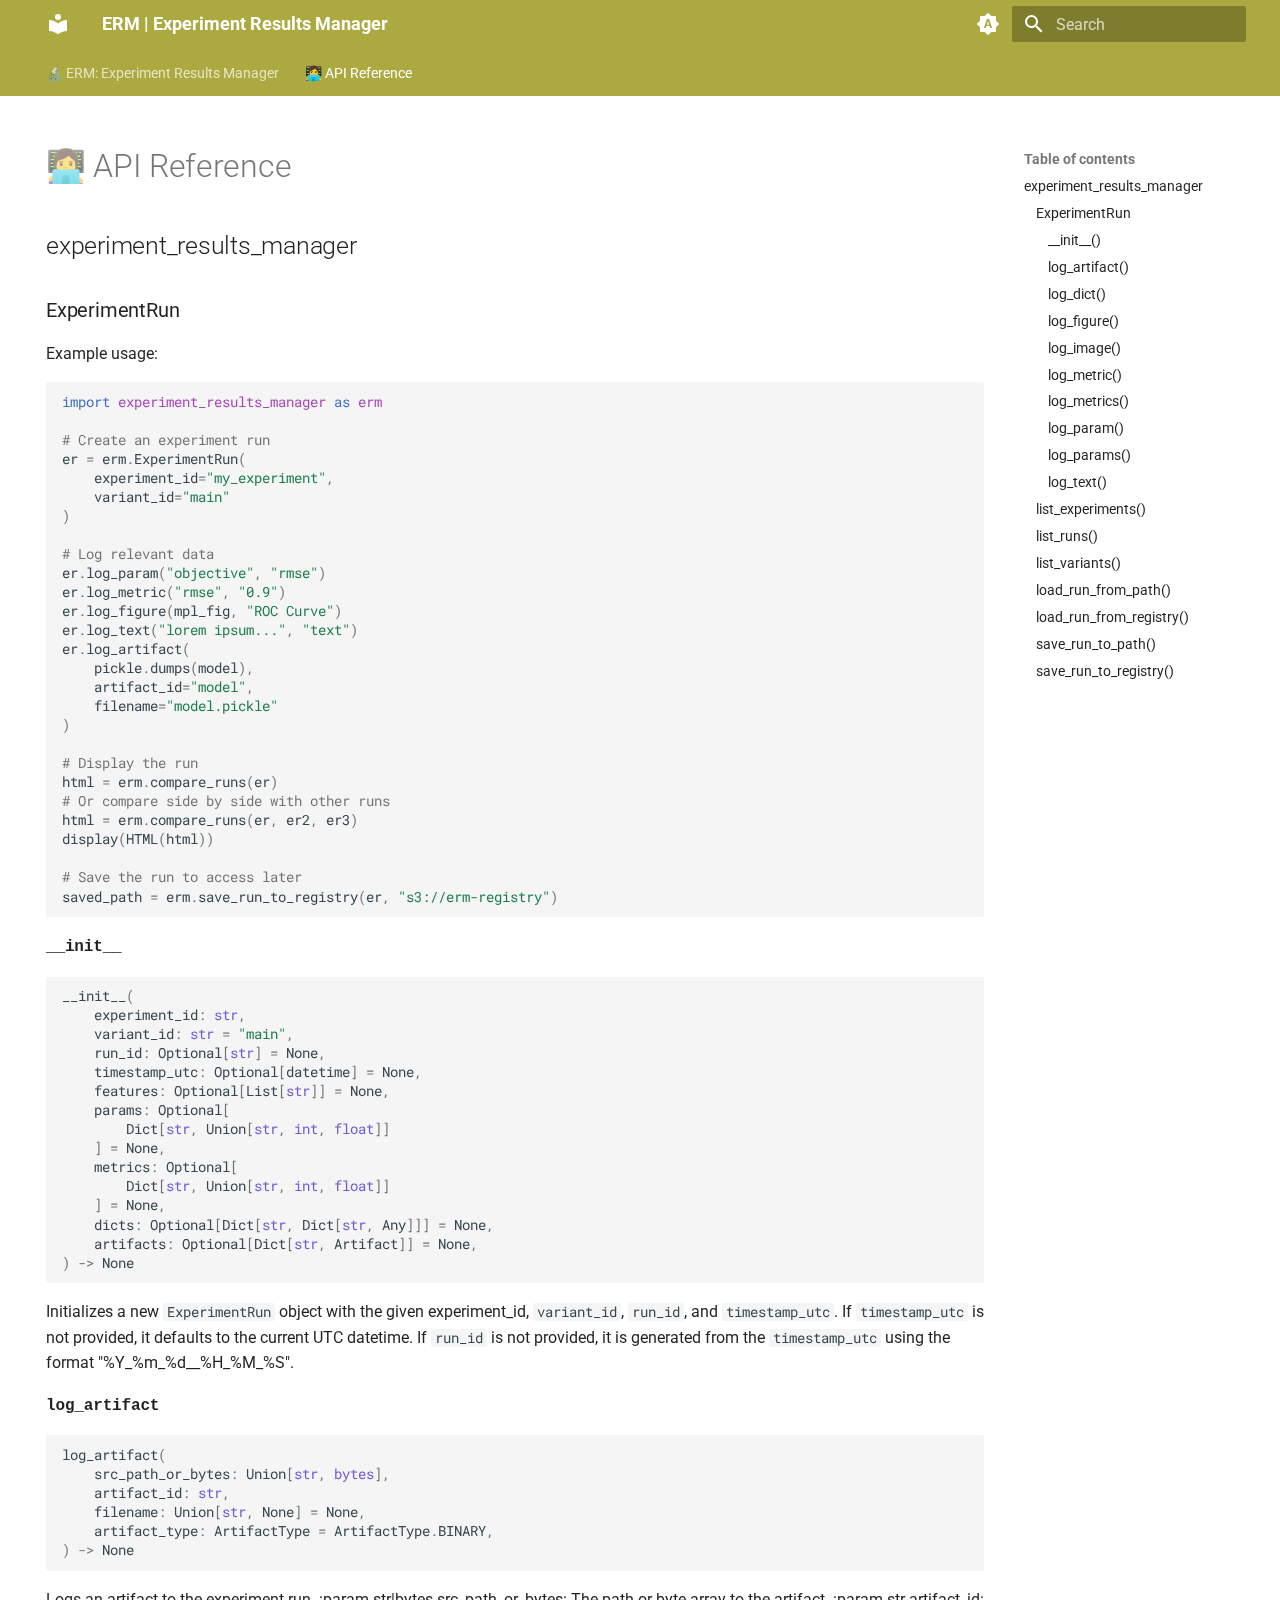
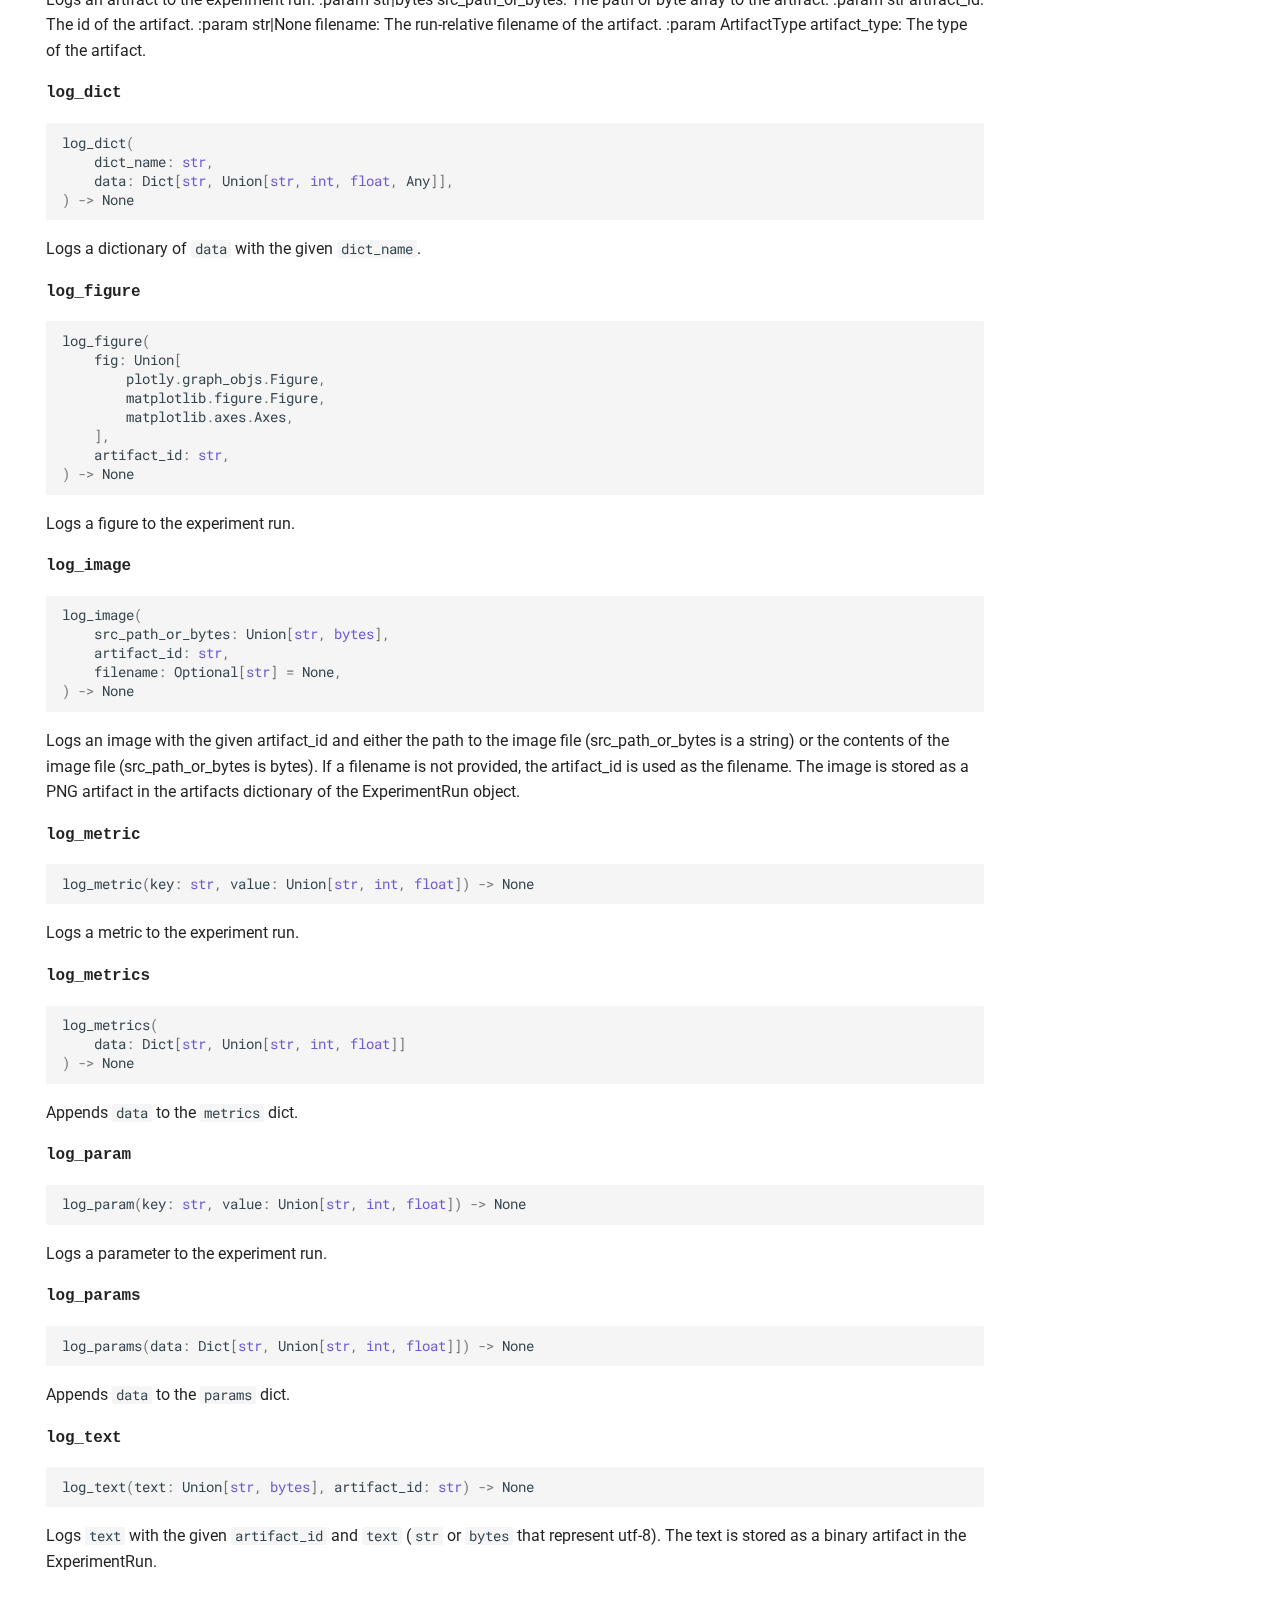
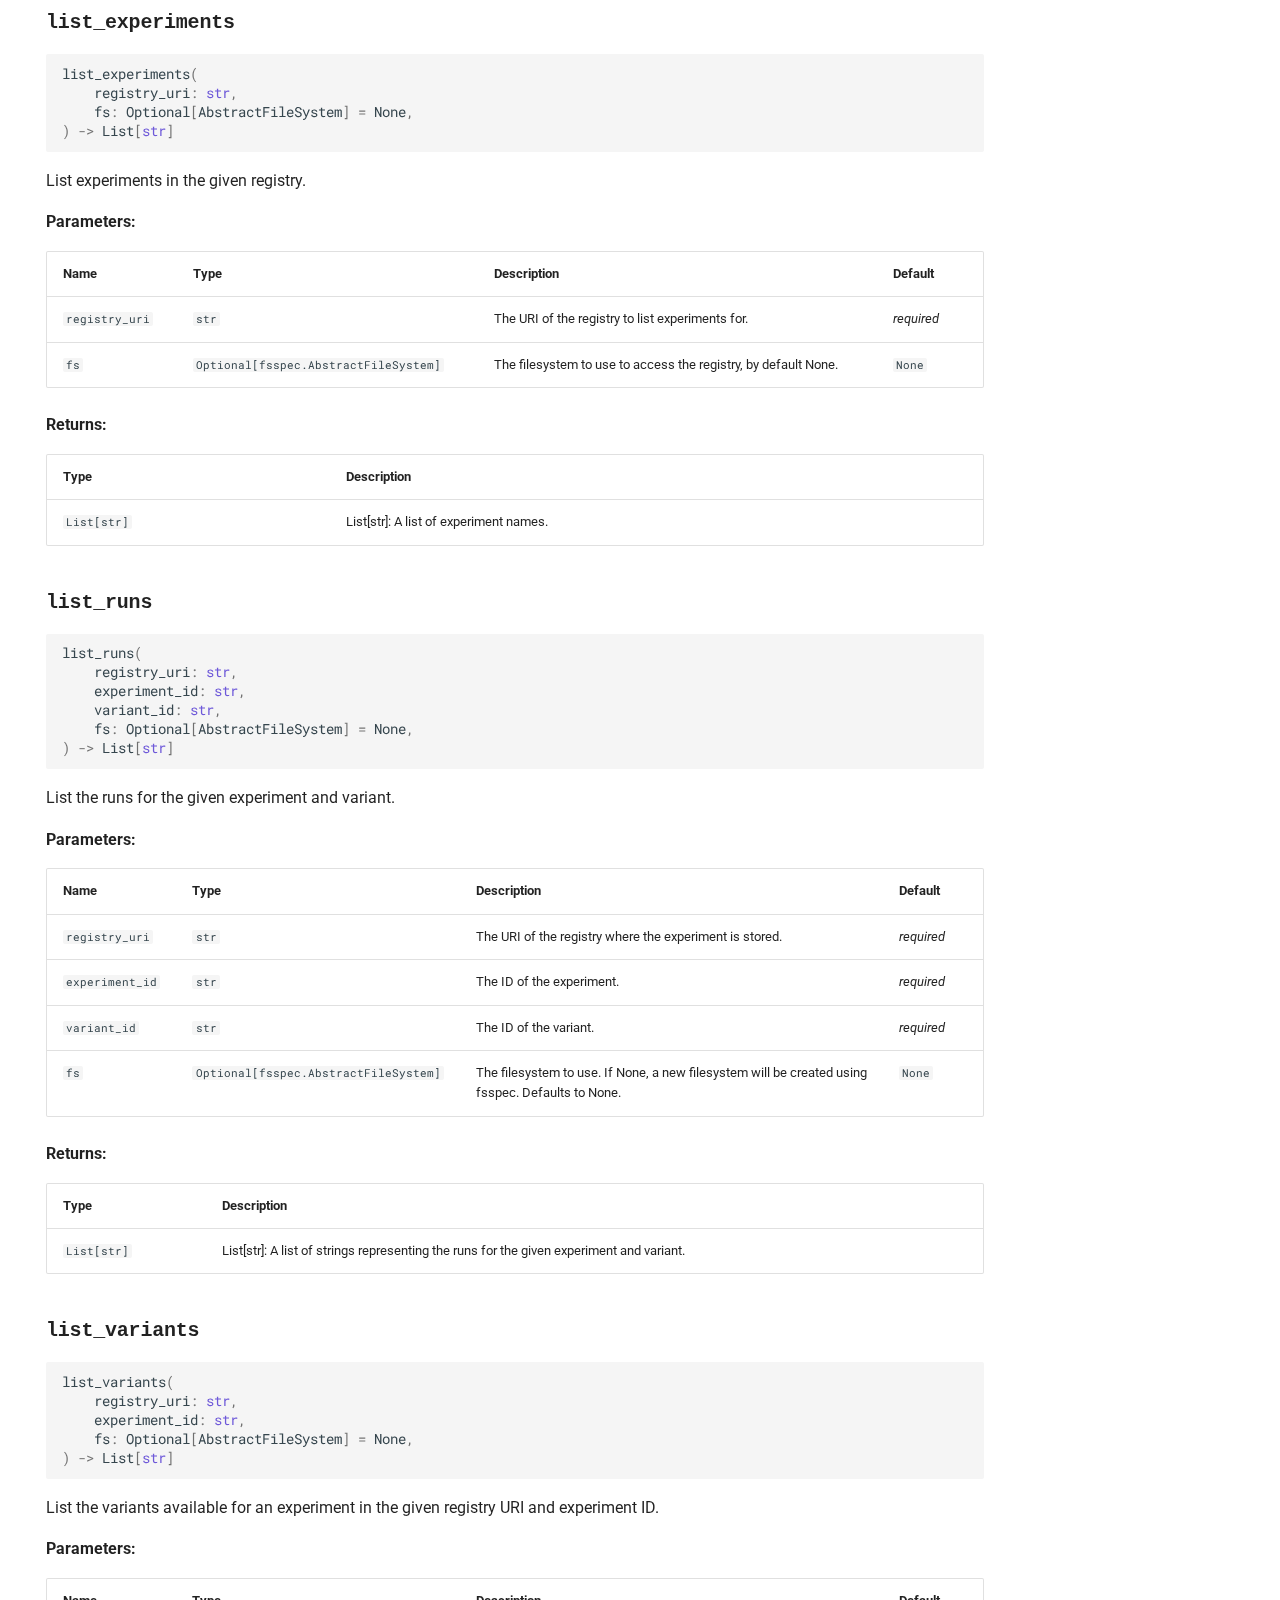
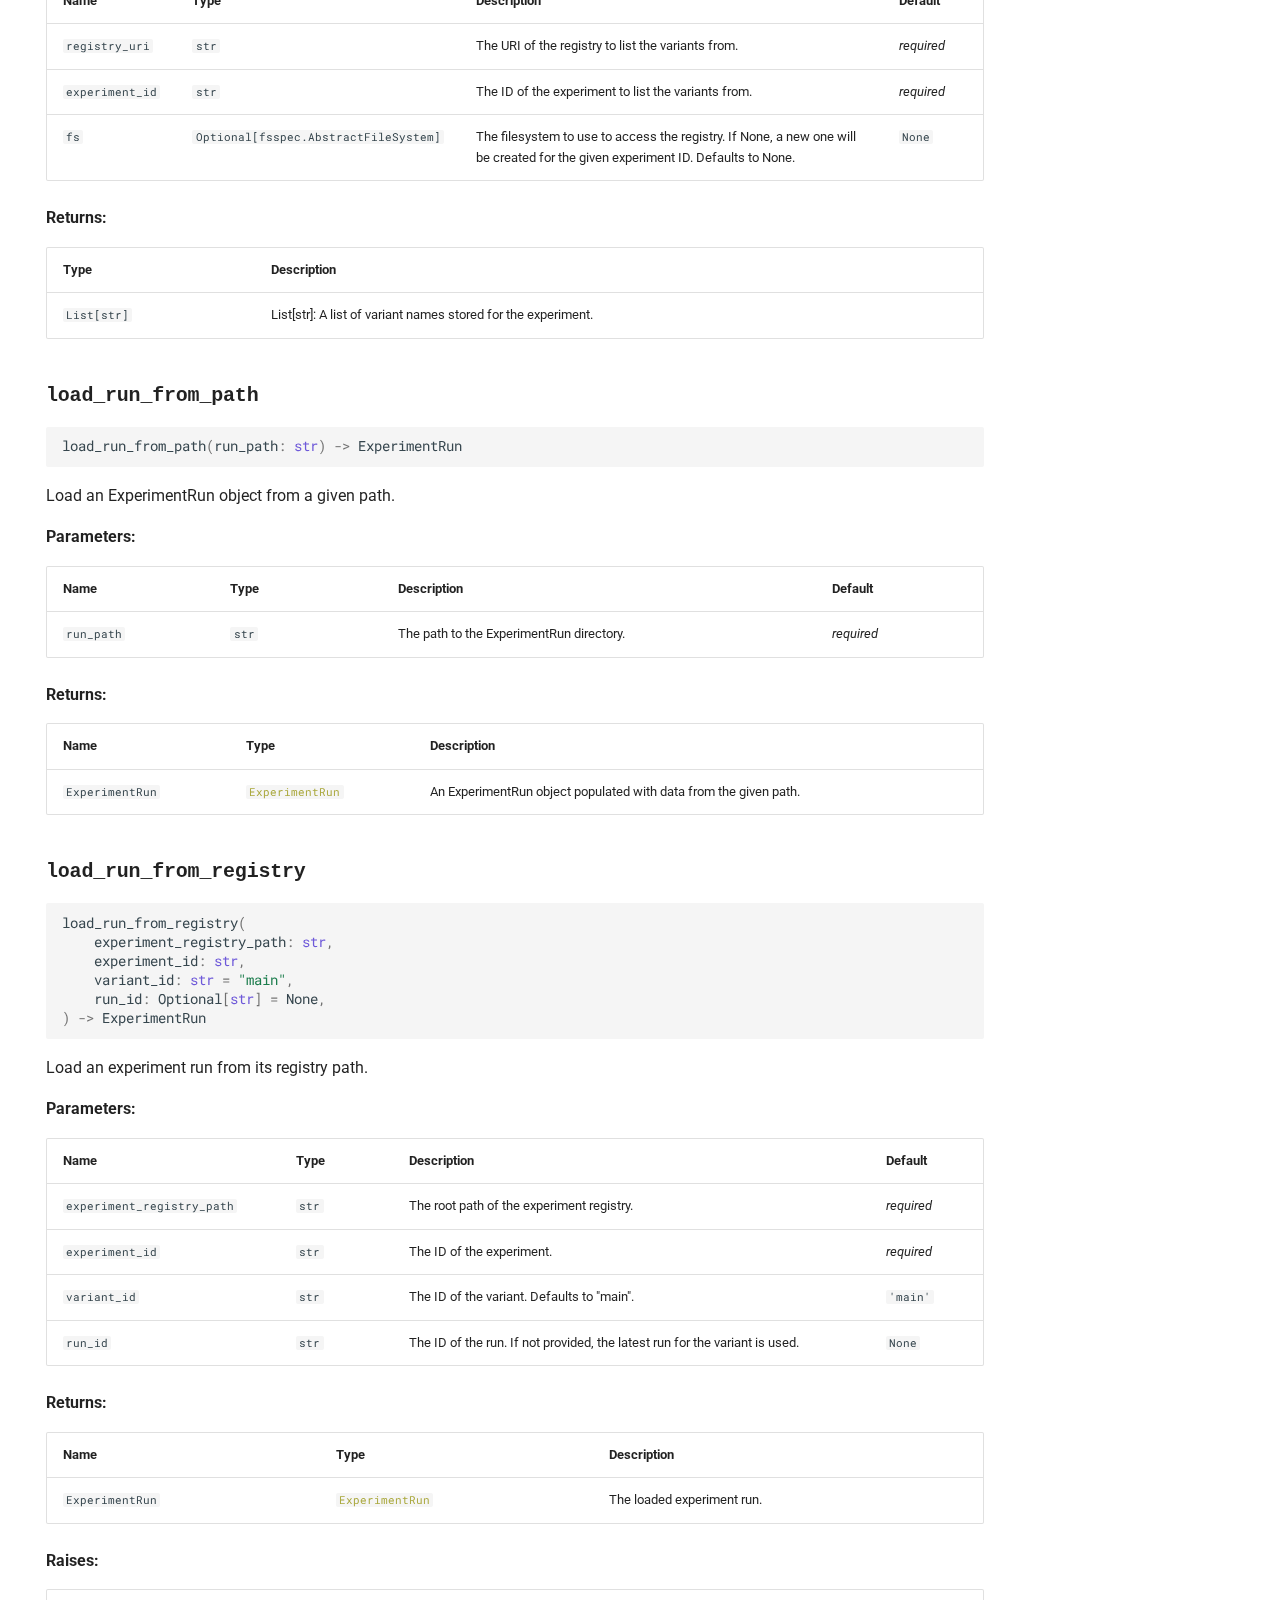
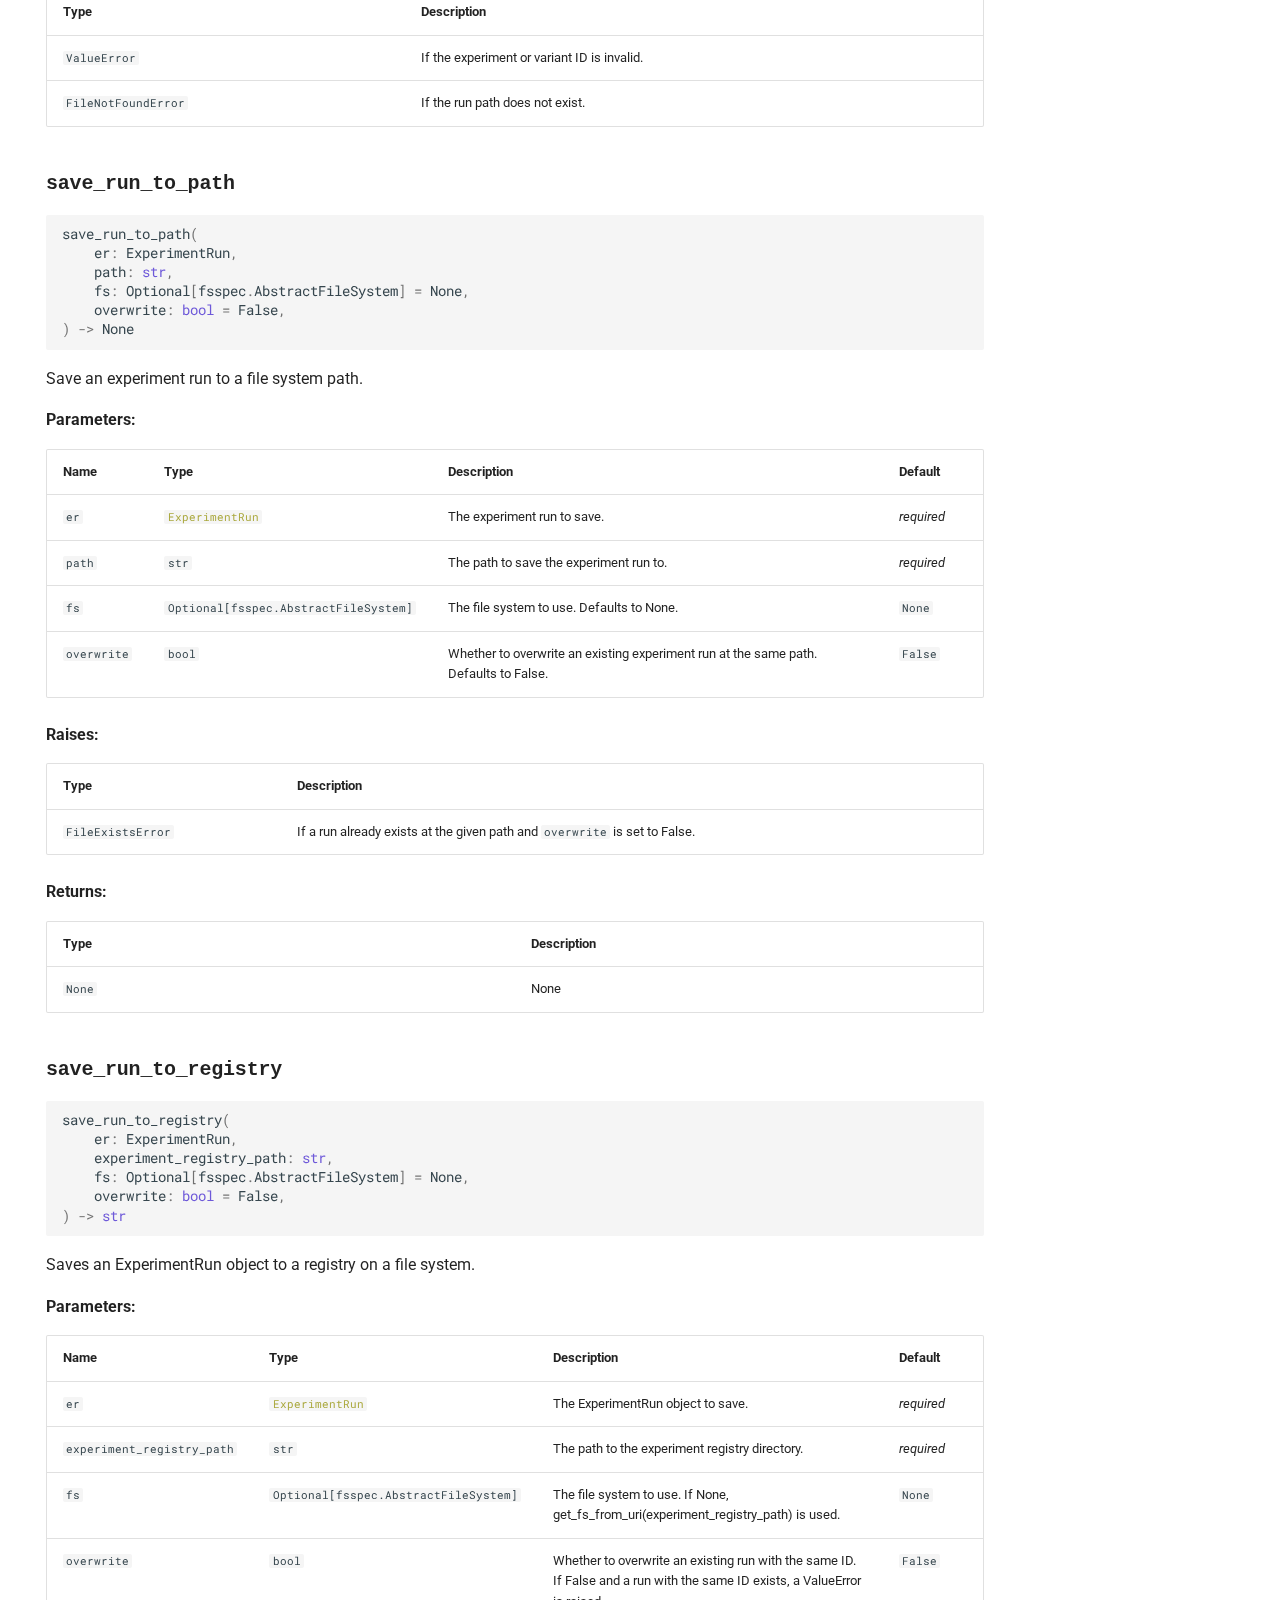
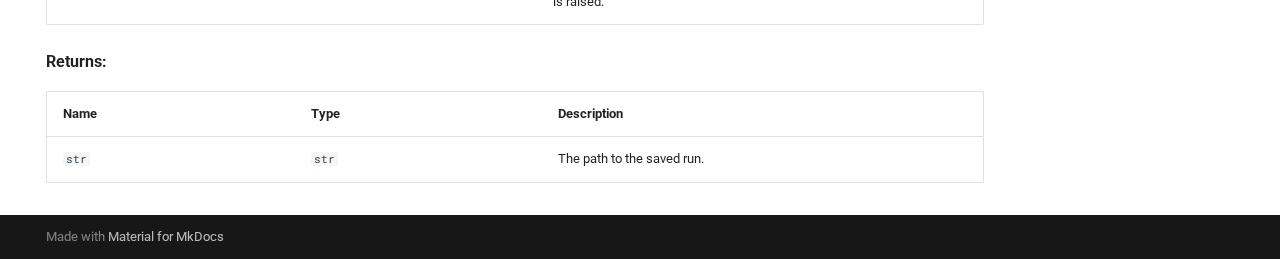
==== api_reference/index.html @ b7308e3a "Deployed 771935a with MkDocs version: 1.4.2" ====
<!doctype html>
<html lang="en" class="no-js">
  <head>
    
      <meta charset="utf-8">
      <meta name="viewport" content="width=device-width,initial-scale=1">
      
      
      
      
        <link rel="prev" href="..">
      
      
      <link rel="icon" href="../assets/images/favicon.png">
      <meta name="generator" content="mkdocs-1.4.2, mkdocs-material-9.1.6">
    
    
      
        <title>👩‍💻 API Reference - ERM | Experiment Results Manager</title>
      
    
    
      <link rel="stylesheet" href="../assets/stylesheets/main.ded33207.min.css">
      
        
        <link rel="stylesheet" href="../assets/stylesheets/palette.a0c5b2b5.min.css">
      
      

    
    
    
      
        
        
        <link rel="preconnect" href="https://fonts.gstatic.com" crossorigin>
        <link rel="stylesheet" href="https://fonts.googleapis.com/css?family=Roboto:300,300i,400,400i,700,700i%7CRoboto+Mono:400,400i,700,700i&display=fallback">
        <style>:root{--md-text-font:"Roboto";--md-code-font:"Roboto Mono"}</style>
      
    
    
      <link rel="stylesheet" href="../assets/_mkdocstrings.css">
    
      <link rel="stylesheet" href="../stylesheets/extra.css">
    
    <script>__md_scope=new URL("..",location),__md_hash=e=>[...e].reduce((e,_)=>(e<<5)-e+_.charCodeAt(0),0),__md_get=(e,_=localStorage,t=__md_scope)=>JSON.parse(_.getItem(t.pathname+"."+e)),__md_set=(e,_,t=localStorage,a=__md_scope)=>{try{t.setItem(a.pathname+"."+e,JSON.stringify(_))}catch(e){}}</script>
    
      

    
    
    
  </head>
  
  
    
    
      
    
    
    
    
    <body dir="ltr" data-md-color-scheme="default" data-md-color-primary="" data-md-color-accent="">
  
    
    
      <script>var palette=__md_get("__palette");if(palette&&"object"==typeof palette.color)for(var key of Object.keys(palette.color))document.body.setAttribute("data-md-color-"+key,palette.color[key])</script>
    
    <input class="md-toggle" data-md-toggle="drawer" type="checkbox" id="__drawer" autocomplete="off">
    <input class="md-toggle" data-md-toggle="search" type="checkbox" id="__search" autocomplete="off">
    <label class="md-overlay" for="__drawer"></label>
    <div data-md-component="skip">
      
        
        <a href="#api-reference" class="md-skip">
          Skip to content
        </a>
      
    </div>
    <div data-md-component="announce">
      
    </div>
    
    
      

<header class="md-header" data-md-component="header">
  <nav class="md-header__inner md-grid" aria-label="Header">
    <a href=".." title="ERM | Experiment Results Manager" class="md-header__button md-logo" aria-label="ERM | Experiment Results Manager" data-md-component="logo">
      
  
  <svg xmlns="http://www.w3.org/2000/svg" viewBox="0 0 24 24"><path d="M12 8a3 3 0 0 0 3-3 3 3 0 0 0-3-3 3 3 0 0 0-3 3 3 3 0 0 0 3 3m0 3.54C9.64 9.35 6.5 8 3 8v11c3.5 0 6.64 1.35 9 3.54 2.36-2.19 5.5-3.54 9-3.54V8c-3.5 0-6.64 1.35-9 3.54Z"/></svg>

    </a>
    <label class="md-header__button md-icon" for="__drawer">
      <svg xmlns="http://www.w3.org/2000/svg" viewBox="0 0 24 24"><path d="M3 6h18v2H3V6m0 5h18v2H3v-2m0 5h18v2H3v-2Z"/></svg>
    </label>
    <div class="md-header__title" data-md-component="header-title">
      <div class="md-header__ellipsis">
        <div class="md-header__topic">
          <span class="md-ellipsis">
            ERM | Experiment Results Manager
          </span>
        </div>
        <div class="md-header__topic" data-md-component="header-topic">
          <span class="md-ellipsis">
            
              👩‍💻 API Reference
            
          </span>
        </div>
      </div>
    </div>
    
      <form class="md-header__option" data-md-component="palette">
        
          
          <input class="md-option" data-md-color-media="(prefers-color-scheme)" data-md-color-scheme="default" data-md-color-primary="" data-md-color-accent=""  aria-label="Switch to light mode"  type="radio" name="__palette" id="__palette_1">
          
            <label class="md-header__button md-icon" title="Switch to light mode" for="__palette_3" hidden>
              <svg xmlns="http://www.w3.org/2000/svg" viewBox="0 0 24 24"><path d="m14.3 16-.7-2h-3.2l-.7 2H7.8L11 7h2l3.2 9h-1.9M20 8.69V4h-4.69L12 .69 8.69 4H4v4.69L.69 12 4 15.31V20h4.69L12 23.31 15.31 20H20v-4.69L23.31 12 20 8.69m-9.15 3.96h2.3L12 9l-1.15 3.65Z"/></svg>
            </label>
          
        
          
          <input class="md-option" data-md-color-media="(prefers-color-scheme: light)" data-md-color-scheme="default" data-md-color-primary="" data-md-color-accent=""  aria-label="Switch to dark mode"  type="radio" name="__palette" id="__palette_2">
          
            <label class="md-header__button md-icon" title="Switch to dark mode" for="__palette_1" hidden>
              <svg xmlns="http://www.w3.org/2000/svg" viewBox="0 0 24 24"><path d="M12 8a4 4 0 0 0-4 4 4 4 0 0 0 4 4 4 4 0 0 0 4-4 4 4 0 0 0-4-4m0 10a6 6 0 0 1-6-6 6 6 0 0 1 6-6 6 6 0 0 1 6 6 6 6 0 0 1-6 6m8-9.31V4h-4.69L12 .69 8.69 4H4v4.69L.69 12 4 15.31V20h4.69L12 23.31 15.31 20H20v-4.69L23.31 12 20 8.69Z"/></svg>
            </label>
          
        
          
          <input class="md-option" data-md-color-media="(prefers-color-scheme: dark)" data-md-color-scheme="slate" data-md-color-primary="" data-md-color-accent=""  aria-label="Switch to system preference"  type="radio" name="__palette" id="__palette_3">
          
            <label class="md-header__button md-icon" title="Switch to system preference" for="__palette_2" hidden>
              <svg xmlns="http://www.w3.org/2000/svg" viewBox="0 0 24 24"><path d="M12 18c-.89 0-1.74-.2-2.5-.55C11.56 16.5 13 14.42 13 12c0-2.42-1.44-4.5-3.5-5.45C10.26 6.2 11.11 6 12 6a6 6 0 0 1 6 6 6 6 0 0 1-6 6m8-9.31V4h-4.69L12 .69 8.69 4H4v4.69L.69 12 4 15.31V20h4.69L12 23.31 15.31 20H20v-4.69L23.31 12 20 8.69Z"/></svg>
            </label>
          
        
      </form>
    
    
    
      <label class="md-header__button md-icon" for="__search">
        <svg xmlns="http://www.w3.org/2000/svg" viewBox="0 0 24 24"><path d="M9.5 3A6.5 6.5 0 0 1 16 9.5c0 1.61-.59 3.09-1.56 4.23l.27.27h.79l5 5-1.5 1.5-5-5v-.79l-.27-.27A6.516 6.516 0 0 1 9.5 16 6.5 6.5 0 0 1 3 9.5 6.5 6.5 0 0 1 9.5 3m0 2C7 5 5 7 5 9.5S7 14 9.5 14 14 12 14 9.5 12 5 9.5 5Z"/></svg>
      </label>
      <div class="md-search" data-md-component="search" role="dialog">
  <label class="md-search__overlay" for="__search"></label>
  <div class="md-search__inner" role="search">
    <form class="md-search__form" name="search">
      <input type="text" class="md-search__input" name="query" aria-label="Search" placeholder="Search" autocapitalize="off" autocorrect="off" autocomplete="off" spellcheck="false" data-md-component="search-query" required>
      <label class="md-search__icon md-icon" for="__search">
        <svg xmlns="http://www.w3.org/2000/svg" viewBox="0 0 24 24"><path d="M9.5 3A6.5 6.5 0 0 1 16 9.5c0 1.61-.59 3.09-1.56 4.23l.27.27h.79l5 5-1.5 1.5-5-5v-.79l-.27-.27A6.516 6.516 0 0 1 9.5 16 6.5 6.5 0 0 1 3 9.5 6.5 6.5 0 0 1 9.5 3m0 2C7 5 5 7 5 9.5S7 14 9.5 14 14 12 14 9.5 12 5 9.5 5Z"/></svg>
        <svg xmlns="http://www.w3.org/2000/svg" viewBox="0 0 24 24"><path d="M20 11v2H8l5.5 5.5-1.42 1.42L4.16 12l7.92-7.92L13.5 5.5 8 11h12Z"/></svg>
      </label>
      <nav class="md-search__options" aria-label="Search">
        
        <button type="reset" class="md-search__icon md-icon" title="Clear" aria-label="Clear" tabindex="-1">
          <svg xmlns="http://www.w3.org/2000/svg" viewBox="0 0 24 24"><path d="M19 6.41 17.59 5 12 10.59 6.41 5 5 6.41 10.59 12 5 17.59 6.41 19 12 13.41 17.59 19 19 17.59 13.41 12 19 6.41Z"/></svg>
        </button>
      </nav>
      
    </form>
    <div class="md-search__output">
      <div class="md-search__scrollwrap" data-md-scrollfix>
        <div class="md-search-result" data-md-component="search-result">
          <div class="md-search-result__meta">
            Initializing search
          </div>
          <ol class="md-search-result__list" role="presentation"></ol>
        </div>
      </div>
    </div>
  </div>
</div>
    
    
  </nav>
  
</header>
    
    <div class="md-container" data-md-component="container">
      
      
        
          
            
<nav class="md-tabs" aria-label="Tabs" data-md-component="tabs">
  <div class="md-grid">
    <ul class="md-tabs__list">
      
        
  
  


  <li class="md-tabs__item">
    <a href=".." class="md-tabs__link">
      🔬 ERM: Experiment Results Manager
    </a>
  </li>

      
        
  
  
    
  


  <li class="md-tabs__item">
    <a href="./" class="md-tabs__link md-tabs__link--active">
      👩‍💻 API Reference
    </a>
  </li>

      
    </ul>
  </div>
</nav>
          
        
      
      <main class="md-main" data-md-component="main">
        <div class="md-main__inner md-grid">
          
            
              
                
              
              <div class="md-sidebar md-sidebar--primary" data-md-component="sidebar" data-md-type="navigation" hidden>
                <div class="md-sidebar__scrollwrap">
                  <div class="md-sidebar__inner">
                    

  


<nav class="md-nav md-nav--primary md-nav--lifted" aria-label="Navigation" data-md-level="0">
  <label class="md-nav__title" for="__drawer">
    <a href=".." title="ERM | Experiment Results Manager" class="md-nav__button md-logo" aria-label="ERM | Experiment Results Manager" data-md-component="logo">
      
  
  <svg xmlns="http://www.w3.org/2000/svg" viewBox="0 0 24 24"><path d="M12 8a3 3 0 0 0 3-3 3 3 0 0 0-3-3 3 3 0 0 0-3 3 3 3 0 0 0 3 3m0 3.54C9.64 9.35 6.5 8 3 8v11c3.5 0 6.64 1.35 9 3.54 2.36-2.19 5.5-3.54 9-3.54V8c-3.5 0-6.64 1.35-9 3.54Z"/></svg>

    </a>
    ERM | Experiment Results Manager
  </label>
  
  <ul class="md-nav__list" data-md-scrollfix>
    
      
      
      

  
  
  
    <li class="md-nav__item">
      <a href=".." class="md-nav__link">
        🔬 ERM: Experiment Results Manager
      </a>
    </li>
  

    
      
      
      

  
  
    
  
  
    <li class="md-nav__item md-nav__item--active">
      
      <input class="md-nav__toggle md-toggle" type="checkbox" id="__toc">
      
      
        
      
      
        <label class="md-nav__link md-nav__link--active" for="__toc">
          👩‍💻 API Reference
          <span class="md-nav__icon md-icon"></span>
        </label>
      
      <a href="./" class="md-nav__link md-nav__link--active">
        👩‍💻 API Reference
      </a>
      
        

<nav class="md-nav md-nav--secondary" aria-label="Table of contents">
  
  
  
    
  
  
    <label class="md-nav__title" for="__toc">
      <span class="md-nav__icon md-icon"></span>
      Table of contents
    </label>
    <ul class="md-nav__list" data-md-component="toc" data-md-scrollfix>
      
        <li class="md-nav__item">
  <a href="#experiment_results_manager" class="md-nav__link">
    experiment_results_manager
  </a>
  
    <nav class="md-nav" aria-label="experiment_results_manager">
      <ul class="md-nav__list">
        
          <li class="md-nav__item">
  <a href="#experiment_results_manager.ExperimentRun" class="md-nav__link">
    ExperimentRun
  </a>
  
    <nav class="md-nav" aria-label="ExperimentRun">
      <ul class="md-nav__list">
        
          <li class="md-nav__item">
  <a href="#experiment_results_manager.experiment_run.ExperimentRun.__init__" class="md-nav__link">
    __init__()
  </a>
  
</li>
        
          <li class="md-nav__item">
  <a href="#experiment_results_manager.experiment_run.ExperimentRun.log_artifact" class="md-nav__link">
    log_artifact()
  </a>
  
</li>
        
          <li class="md-nav__item">
  <a href="#experiment_results_manager.experiment_run.ExperimentRun.log_dict" class="md-nav__link">
    log_dict()
  </a>
  
</li>
        
          <li class="md-nav__item">
  <a href="#experiment_results_manager.experiment_run.ExperimentRun.log_figure" class="md-nav__link">
    log_figure()
  </a>
  
</li>
        
          <li class="md-nav__item">
  <a href="#experiment_results_manager.experiment_run.ExperimentRun.log_image" class="md-nav__link">
    log_image()
  </a>
  
</li>
        
          <li class="md-nav__item">
  <a href="#experiment_results_manager.experiment_run.ExperimentRun.log_metric" class="md-nav__link">
    log_metric()
  </a>
  
</li>
        
          <li class="md-nav__item">
  <a href="#experiment_results_manager.experiment_run.ExperimentRun.log_metrics" class="md-nav__link">
    log_metrics()
  </a>
  
</li>
        
          <li class="md-nav__item">
  <a href="#experiment_results_manager.experiment_run.ExperimentRun.log_param" class="md-nav__link">
    log_param()
  </a>
  
</li>
        
          <li class="md-nav__item">
  <a href="#experiment_results_manager.experiment_run.ExperimentRun.log_params" class="md-nav__link">
    log_params()
  </a>
  
</li>
        
          <li class="md-nav__item">
  <a href="#experiment_results_manager.experiment_run.ExperimentRun.log_text" class="md-nav__link">
    log_text()
  </a>
  
</li>
        
      </ul>
    </nav>
  
</li>
        
          <li class="md-nav__item">
  <a href="#experiment_results_manager.list_experiments" class="md-nav__link">
    list_experiments()
  </a>
  
</li>
        
          <li class="md-nav__item">
  <a href="#experiment_results_manager.list_runs" class="md-nav__link">
    list_runs()
  </a>
  
</li>
        
          <li class="md-nav__item">
  <a href="#experiment_results_manager.list_variants" class="md-nav__link">
    list_variants()
  </a>
  
</li>
        
          <li class="md-nav__item">
  <a href="#experiment_results_manager.load_run_from_path" class="md-nav__link">
    load_run_from_path()
  </a>
  
</li>
        
          <li class="md-nav__item">
  <a href="#experiment_results_manager.load_run_from_registry" class="md-nav__link">
    load_run_from_registry()
  </a>
  
</li>
        
          <li class="md-nav__item">
  <a href="#experiment_results_manager.save_run_to_path" class="md-nav__link">
    save_run_to_path()
  </a>
  
</li>
        
          <li class="md-nav__item">
  <a href="#experiment_results_manager.save_run_to_registry" class="md-nav__link">
    save_run_to_registry()
  </a>
  
</li>
        
      </ul>
    </nav>
  
</li>
      
    </ul>
  
</nav>
      
    </li>
  

    
  </ul>
</nav>
                  </div>
                </div>
              </div>
            
            
              
                
              
              <div class="md-sidebar md-sidebar--secondary" data-md-component="sidebar" data-md-type="toc" >
                <div class="md-sidebar__scrollwrap">
                  <div class="md-sidebar__inner">
                    

<nav class="md-nav md-nav--secondary" aria-label="Table of contents">
  
  
  
    
  
  
    <label class="md-nav__title" for="__toc">
      <span class="md-nav__icon md-icon"></span>
      Table of contents
    </label>
    <ul class="md-nav__list" data-md-component="toc" data-md-scrollfix>
      
        <li class="md-nav__item">
  <a href="#experiment_results_manager" class="md-nav__link">
    experiment_results_manager
  </a>
  
    <nav class="md-nav" aria-label="experiment_results_manager">
      <ul class="md-nav__list">
        
          <li class="md-nav__item">
  <a href="#experiment_results_manager.ExperimentRun" class="md-nav__link">
    ExperimentRun
  </a>
  
    <nav class="md-nav" aria-label="ExperimentRun">
      <ul class="md-nav__list">
        
          <li class="md-nav__item">
  <a href="#experiment_results_manager.experiment_run.ExperimentRun.__init__" class="md-nav__link">
    __init__()
  </a>
  
</li>
        
          <li class="md-nav__item">
  <a href="#experiment_results_manager.experiment_run.ExperimentRun.log_artifact" class="md-nav__link">
    log_artifact()
  </a>
  
</li>
        
          <li class="md-nav__item">
  <a href="#experiment_results_manager.experiment_run.ExperimentRun.log_dict" class="md-nav__link">
    log_dict()
  </a>
  
</li>
        
          <li class="md-nav__item">
  <a href="#experiment_results_manager.experiment_run.ExperimentRun.log_figure" class="md-nav__link">
    log_figure()
  </a>
  
</li>
        
          <li class="md-nav__item">
  <a href="#experiment_results_manager.experiment_run.ExperimentRun.log_image" class="md-nav__link">
    log_image()
  </a>
  
</li>
        
          <li class="md-nav__item">
  <a href="#experiment_results_manager.experiment_run.ExperimentRun.log_metric" class="md-nav__link">
    log_metric()
  </a>
  
</li>
        
          <li class="md-nav__item">
  <a href="#experiment_results_manager.experiment_run.ExperimentRun.log_metrics" class="md-nav__link">
    log_metrics()
  </a>
  
</li>
        
          <li class="md-nav__item">
  <a href="#experiment_results_manager.experiment_run.ExperimentRun.log_param" class="md-nav__link">
    log_param()
  </a>
  
</li>
        
          <li class="md-nav__item">
  <a href="#experiment_results_manager.experiment_run.ExperimentRun.log_params" class="md-nav__link">
    log_params()
  </a>
  
</li>
        
          <li class="md-nav__item">
  <a href="#experiment_results_manager.experiment_run.ExperimentRun.log_text" class="md-nav__link">
    log_text()
  </a>
  
</li>
        
      </ul>
    </nav>
  
</li>
        
          <li class="md-nav__item">
  <a href="#experiment_results_manager.list_experiments" class="md-nav__link">
    list_experiments()
  </a>
  
</li>
        
          <li class="md-nav__item">
  <a href="#experiment_results_manager.list_runs" class="md-nav__link">
    list_runs()
  </a>
  
</li>
        
          <li class="md-nav__item">
  <a href="#experiment_results_manager.list_variants" class="md-nav__link">
    list_variants()
  </a>
  
</li>
        
          <li class="md-nav__item">
  <a href="#experiment_results_manager.load_run_from_path" class="md-nav__link">
    load_run_from_path()
  </a>
  
</li>
        
          <li class="md-nav__item">
  <a href="#experiment_results_manager.load_run_from_registry" class="md-nav__link">
    load_run_from_registry()
  </a>
  
</li>
        
          <li class="md-nav__item">
  <a href="#experiment_results_manager.save_run_to_path" class="md-nav__link">
    save_run_to_path()
  </a>
  
</li>
        
          <li class="md-nav__item">
  <a href="#experiment_results_manager.save_run_to_registry" class="md-nav__link">
    save_run_to_registry()
  </a>
  
</li>
        
      </ul>
    </nav>
  
</li>
      
    </ul>
  
</nav>
                  </div>
                </div>
              </div>
            
          
          
            <div class="md-content" data-md-component="content">
              <article class="md-content__inner md-typeset">
                
                  


<h1 id="api-reference">👩‍💻 API Reference</h1>


<div class="doc doc-object doc-module">



<h2 id="experiment_results_manager" class="doc doc-heading">
          <span class="doc doc-object-name doc-module-name">experiment_results_manager</span>


</h2>

  <div class="doc doc-contents first">

  

  <div class="doc doc-children">








<div class="doc doc-object doc-class">



<h3 id="experiment_results_manager.ExperimentRun" class="doc doc-heading">
        <span class="doc doc-object-name doc-class-name">ExperimentRun</span>


</h3>


  <div class="doc doc-contents ">

  
      <p>Example usage:
<div class="language-python highlight"><pre><span></span><code><span id="__span-0-1"><a id="__codelineno-0-1" name="__codelineno-0-1" href="#__codelineno-0-1"></a><span class="kn">import</span> <span class="nn">experiment_results_manager</span> <span class="k">as</span> <span class="nn">erm</span>
</span><span id="__span-0-2"><a id="__codelineno-0-2" name="__codelineno-0-2" href="#__codelineno-0-2"></a>
</span><span id="__span-0-3"><a id="__codelineno-0-3" name="__codelineno-0-3" href="#__codelineno-0-3"></a><span class="c1"># Create an experiment run</span>
</span><span id="__span-0-4"><a id="__codelineno-0-4" name="__codelineno-0-4" href="#__codelineno-0-4"></a><span class="n">er</span> <span class="o">=</span> <span class="n">erm</span><span class="o">.</span><span class="n">ExperimentRun</span><span class="p">(</span>
</span><span id="__span-0-5"><a id="__codelineno-0-5" name="__codelineno-0-5" href="#__codelineno-0-5"></a>    <span class="n">experiment_id</span><span class="o">=</span><span class="s2">&quot;my_experiment&quot;</span><span class="p">,</span>
</span><span id="__span-0-6"><a id="__codelineno-0-6" name="__codelineno-0-6" href="#__codelineno-0-6"></a>    <span class="n">variant_id</span><span class="o">=</span><span class="s2">&quot;main&quot;</span>
</span><span id="__span-0-7"><a id="__codelineno-0-7" name="__codelineno-0-7" href="#__codelineno-0-7"></a><span class="p">)</span>
</span><span id="__span-0-8"><a id="__codelineno-0-8" name="__codelineno-0-8" href="#__codelineno-0-8"></a>
</span><span id="__span-0-9"><a id="__codelineno-0-9" name="__codelineno-0-9" href="#__codelineno-0-9"></a><span class="c1"># Log relevant data</span>
</span><span id="__span-0-10"><a id="__codelineno-0-10" name="__codelineno-0-10" href="#__codelineno-0-10"></a><span class="n">er</span><span class="o">.</span><span class="n">log_param</span><span class="p">(</span><span class="s2">&quot;objective&quot;</span><span class="p">,</span> <span class="s2">&quot;rmse&quot;</span><span class="p">)</span>
</span><span id="__span-0-11"><a id="__codelineno-0-11" name="__codelineno-0-11" href="#__codelineno-0-11"></a><span class="n">er</span><span class="o">.</span><span class="n">log_metric</span><span class="p">(</span><span class="s2">&quot;rmse&quot;</span><span class="p">,</span> <span class="s2">&quot;0.9&quot;</span><span class="p">)</span>
</span><span id="__span-0-12"><a id="__codelineno-0-12" name="__codelineno-0-12" href="#__codelineno-0-12"></a><span class="n">er</span><span class="o">.</span><span class="n">log_figure</span><span class="p">(</span><span class="n">mpl_fig</span><span class="p">,</span> <span class="s2">&quot;ROC Curve&quot;</span><span class="p">)</span>
</span><span id="__span-0-13"><a id="__codelineno-0-13" name="__codelineno-0-13" href="#__codelineno-0-13"></a><span class="n">er</span><span class="o">.</span><span class="n">log_text</span><span class="p">(</span><span class="s2">&quot;lorem ipsum...&quot;</span><span class="p">,</span> <span class="s2">&quot;text&quot;</span><span class="p">)</span>
</span><span id="__span-0-14"><a id="__codelineno-0-14" name="__codelineno-0-14" href="#__codelineno-0-14"></a><span class="n">er</span><span class="o">.</span><span class="n">log_artifact</span><span class="p">(</span>
</span><span id="__span-0-15"><a id="__codelineno-0-15" name="__codelineno-0-15" href="#__codelineno-0-15"></a>    <span class="n">pickle</span><span class="o">.</span><span class="n">dumps</span><span class="p">(</span><span class="n">model</span><span class="p">),</span>
</span><span id="__span-0-16"><a id="__codelineno-0-16" name="__codelineno-0-16" href="#__codelineno-0-16"></a>    <span class="n">artifact_id</span><span class="o">=</span><span class="s2">&quot;model&quot;</span><span class="p">,</span>
</span><span id="__span-0-17"><a id="__codelineno-0-17" name="__codelineno-0-17" href="#__codelineno-0-17"></a>    <span class="n">filename</span><span class="o">=</span><span class="s2">&quot;model.pickle&quot;</span>
</span><span id="__span-0-18"><a id="__codelineno-0-18" name="__codelineno-0-18" href="#__codelineno-0-18"></a><span class="p">)</span>
</span><span id="__span-0-19"><a id="__codelineno-0-19" name="__codelineno-0-19" href="#__codelineno-0-19"></a>
</span><span id="__span-0-20"><a id="__codelineno-0-20" name="__codelineno-0-20" href="#__codelineno-0-20"></a><span class="c1"># Display the run</span>
</span><span id="__span-0-21"><a id="__codelineno-0-21" name="__codelineno-0-21" href="#__codelineno-0-21"></a><span class="n">html</span> <span class="o">=</span> <span class="n">erm</span><span class="o">.</span><span class="n">compare_runs</span><span class="p">(</span><span class="n">er</span><span class="p">)</span>
</span><span id="__span-0-22"><a id="__codelineno-0-22" name="__codelineno-0-22" href="#__codelineno-0-22"></a><span class="c1"># Or compare side by side with other runs</span>
</span><span id="__span-0-23"><a id="__codelineno-0-23" name="__codelineno-0-23" href="#__codelineno-0-23"></a><span class="n">html</span> <span class="o">=</span> <span class="n">erm</span><span class="o">.</span><span class="n">compare_runs</span><span class="p">(</span><span class="n">er</span><span class="p">,</span> <span class="n">er2</span><span class="p">,</span> <span class="n">er3</span><span class="p">)</span>
</span><span id="__span-0-24"><a id="__codelineno-0-24" name="__codelineno-0-24" href="#__codelineno-0-24"></a><span class="n">display</span><span class="p">(</span><span class="n">HTML</span><span class="p">(</span><span class="n">html</span><span class="p">))</span>
</span><span id="__span-0-25"><a id="__codelineno-0-25" name="__codelineno-0-25" href="#__codelineno-0-25"></a>
</span><span id="__span-0-26"><a id="__codelineno-0-26" name="__codelineno-0-26" href="#__codelineno-0-26"></a><span class="c1"># Save the run to access later</span>
</span><span id="__span-0-27"><a id="__codelineno-0-27" name="__codelineno-0-27" href="#__codelineno-0-27"></a><span class="n">saved_path</span> <span class="o">=</span> <span class="n">erm</span><span class="o">.</span><span class="n">save_run_to_registry</span><span class="p">(</span><span class="n">er</span><span class="p">,</span> <span class="s2">&quot;s3://erm-registry&quot;</span><span class="p">)</span>
</span></code></pre></div></p>



  

  <div class="doc doc-children">









<div class="doc doc-object doc-function">



<h4 id="experiment_results_manager.experiment_run.ExperimentRun.__init__" class="doc doc-heading">
        <span class="doc doc-object-name doc-function-name">__init__</span>


</h4>
<div class="highlight"><pre><span></span><code><span id="__span-0-1"><a id="__codelineno-0-1" name="__codelineno-0-1" href="#__codelineno-0-1"></a><span class="fm">__init__</span><span class="p">(</span>
</span><span id="__span-0-2"><a id="__codelineno-0-2" name="__codelineno-0-2" href="#__codelineno-0-2"></a>    <span class="n">experiment_id</span><span class="p">:</span> <span class="nb">str</span><span class="p">,</span>
</span><span id="__span-0-3"><a id="__codelineno-0-3" name="__codelineno-0-3" href="#__codelineno-0-3"></a>    <span class="n">variant_id</span><span class="p">:</span> <span class="nb">str</span> <span class="o">=</span> <span class="s2">&quot;main&quot;</span><span class="p">,</span>
</span><span id="__span-0-4"><a id="__codelineno-0-4" name="__codelineno-0-4" href="#__codelineno-0-4"></a>    <span class="n">run_id</span><span class="p">:</span> <span class="n">Optional</span><span class="p">[</span><span class="nb">str</span><span class="p">]</span> <span class="o">=</span> <span class="kc">None</span><span class="p">,</span>
</span><span id="__span-0-5"><a id="__codelineno-0-5" name="__codelineno-0-5" href="#__codelineno-0-5"></a>    <span class="n">timestamp_utc</span><span class="p">:</span> <span class="n">Optional</span><span class="p">[</span><span class="n">datetime</span><span class="p">]</span> <span class="o">=</span> <span class="kc">None</span><span class="p">,</span>
</span><span id="__span-0-6"><a id="__codelineno-0-6" name="__codelineno-0-6" href="#__codelineno-0-6"></a>    <span class="n">features</span><span class="p">:</span> <span class="n">Optional</span><span class="p">[</span><span class="n">List</span><span class="p">[</span><span class="nb">str</span><span class="p">]]</span> <span class="o">=</span> <span class="kc">None</span><span class="p">,</span>
</span><span id="__span-0-7"><a id="__codelineno-0-7" name="__codelineno-0-7" href="#__codelineno-0-7"></a>    <span class="n">params</span><span class="p">:</span> <span class="n">Optional</span><span class="p">[</span>
</span><span id="__span-0-8"><a id="__codelineno-0-8" name="__codelineno-0-8" href="#__codelineno-0-8"></a>        <span class="n">Dict</span><span class="p">[</span><span class="nb">str</span><span class="p">,</span> <span class="n">Union</span><span class="p">[</span><span class="nb">str</span><span class="p">,</span> <span class="nb">int</span><span class="p">,</span> <span class="nb">float</span><span class="p">]]</span>
</span><span id="__span-0-9"><a id="__codelineno-0-9" name="__codelineno-0-9" href="#__codelineno-0-9"></a>    <span class="p">]</span> <span class="o">=</span> <span class="kc">None</span><span class="p">,</span>
</span><span id="__span-0-10"><a id="__codelineno-0-10" name="__codelineno-0-10" href="#__codelineno-0-10"></a>    <span class="n">metrics</span><span class="p">:</span> <span class="n">Optional</span><span class="p">[</span>
</span><span id="__span-0-11"><a id="__codelineno-0-11" name="__codelineno-0-11" href="#__codelineno-0-11"></a>        <span class="n">Dict</span><span class="p">[</span><span class="nb">str</span><span class="p">,</span> <span class="n">Union</span><span class="p">[</span><span class="nb">str</span><span class="p">,</span> <span class="nb">int</span><span class="p">,</span> <span class="nb">float</span><span class="p">]]</span>
</span><span id="__span-0-12"><a id="__codelineno-0-12" name="__codelineno-0-12" href="#__codelineno-0-12"></a>    <span class="p">]</span> <span class="o">=</span> <span class="kc">None</span><span class="p">,</span>
</span><span id="__span-0-13"><a id="__codelineno-0-13" name="__codelineno-0-13" href="#__codelineno-0-13"></a>    <span class="n">dicts</span><span class="p">:</span> <span class="n">Optional</span><span class="p">[</span><span class="n">Dict</span><span class="p">[</span><span class="nb">str</span><span class="p">,</span> <span class="n">Dict</span><span class="p">[</span><span class="nb">str</span><span class="p">,</span> <span class="n">Any</span><span class="p">]]]</span> <span class="o">=</span> <span class="kc">None</span><span class="p">,</span>
</span><span id="__span-0-14"><a id="__codelineno-0-14" name="__codelineno-0-14" href="#__codelineno-0-14"></a>    <span class="n">artifacts</span><span class="p">:</span> <span class="n">Optional</span><span class="p">[</span><span class="n">Dict</span><span class="p">[</span><span class="nb">str</span><span class="p">,</span> <span class="n">Artifact</span><span class="p">]]</span> <span class="o">=</span> <span class="kc">None</span><span class="p">,</span>
</span><span id="__span-0-15"><a id="__codelineno-0-15" name="__codelineno-0-15" href="#__codelineno-0-15"></a><span class="p">)</span> <span class="o">-&gt;</span> <span class="kc">None</span>
</span></code></pre></div>

  <div class="doc doc-contents ">
  
      <p>Initializes a new <code>ExperimentRun</code> object with the given experiment_id,
<code>variant_id</code>, <code>run_id</code>, and <code>timestamp_utc</code>. If <code>timestamp_utc</code> is not provided,
it defaults to the current UTC datetime. If <code>run_id</code> is not provided, it
is generated from the <code>timestamp_utc</code> using the format "%Y_%m_%d__%H_%M_%S".</p>

  </div>

</div>

<div class="doc doc-object doc-function">



<h4 id="experiment_results_manager.experiment_run.ExperimentRun.log_artifact" class="doc doc-heading">
        <span class="doc doc-object-name doc-function-name">log_artifact</span>


</h4>
<div class="highlight"><pre><span></span><code><span id="__span-0-1"><a id="__codelineno-0-1" name="__codelineno-0-1" href="#__codelineno-0-1"></a><span class="n">log_artifact</span><span class="p">(</span>
</span><span id="__span-0-2"><a id="__codelineno-0-2" name="__codelineno-0-2" href="#__codelineno-0-2"></a>    <span class="n">src_path_or_bytes</span><span class="p">:</span> <span class="n">Union</span><span class="p">[</span><span class="nb">str</span><span class="p">,</span> <span class="nb">bytes</span><span class="p">],</span>
</span><span id="__span-0-3"><a id="__codelineno-0-3" name="__codelineno-0-3" href="#__codelineno-0-3"></a>    <span class="n">artifact_id</span><span class="p">:</span> <span class="nb">str</span><span class="p">,</span>
</span><span id="__span-0-4"><a id="__codelineno-0-4" name="__codelineno-0-4" href="#__codelineno-0-4"></a>    <span class="n">filename</span><span class="p">:</span> <span class="n">Union</span><span class="p">[</span><span class="nb">str</span><span class="p">,</span> <span class="kc">None</span><span class="p">]</span> <span class="o">=</span> <span class="kc">None</span><span class="p">,</span>
</span><span id="__span-0-5"><a id="__codelineno-0-5" name="__codelineno-0-5" href="#__codelineno-0-5"></a>    <span class="n">artifact_type</span><span class="p">:</span> <span class="n">ArtifactType</span> <span class="o">=</span> <span class="n">ArtifactType</span><span class="o">.</span><span class="n">BINARY</span><span class="p">,</span>
</span><span id="__span-0-6"><a id="__codelineno-0-6" name="__codelineno-0-6" href="#__codelineno-0-6"></a><span class="p">)</span> <span class="o">-&gt;</span> <span class="kc">None</span>
</span></code></pre></div>

  <div class="doc doc-contents ">
  
      <p>Logs an artifact to the experiment run.
:param str|bytes src_path_or_bytes: The path or byte array to the artifact.
:param str artifact_id: The id of the artifact.
:param str|None filename: The run-relative filename of the artifact.
:param ArtifactType artifact_type: The type of the artifact.</p>

  </div>

</div>

<div class="doc doc-object doc-function">



<h4 id="experiment_results_manager.experiment_run.ExperimentRun.log_dict" class="doc doc-heading">
        <span class="doc doc-object-name doc-function-name">log_dict</span>


</h4>
<div class="highlight"><pre><span></span><code><span id="__span-0-1"><a id="__codelineno-0-1" name="__codelineno-0-1" href="#__codelineno-0-1"></a><span class="n">log_dict</span><span class="p">(</span>
</span><span id="__span-0-2"><a id="__codelineno-0-2" name="__codelineno-0-2" href="#__codelineno-0-2"></a>    <span class="n">dict_name</span><span class="p">:</span> <span class="nb">str</span><span class="p">,</span>
</span><span id="__span-0-3"><a id="__codelineno-0-3" name="__codelineno-0-3" href="#__codelineno-0-3"></a>    <span class="n">data</span><span class="p">:</span> <span class="n">Dict</span><span class="p">[</span><span class="nb">str</span><span class="p">,</span> <span class="n">Union</span><span class="p">[</span><span class="nb">str</span><span class="p">,</span> <span class="nb">int</span><span class="p">,</span> <span class="nb">float</span><span class="p">,</span> <span class="n">Any</span><span class="p">]],</span>
</span><span id="__span-0-4"><a id="__codelineno-0-4" name="__codelineno-0-4" href="#__codelineno-0-4"></a><span class="p">)</span> <span class="o">-&gt;</span> <span class="kc">None</span>
</span></code></pre></div>

  <div class="doc doc-contents ">
  
      <p>Logs a dictionary of <code>data</code> with the given <code>dict_name</code>.</p>

  </div>

</div>

<div class="doc doc-object doc-function">



<h4 id="experiment_results_manager.experiment_run.ExperimentRun.log_figure" class="doc doc-heading">
        <span class="doc doc-object-name doc-function-name">log_figure</span>


</h4>
<div class="highlight"><pre><span></span><code><span id="__span-0-1"><a id="__codelineno-0-1" name="__codelineno-0-1" href="#__codelineno-0-1"></a><span class="n">log_figure</span><span class="p">(</span>
</span><span id="__span-0-2"><a id="__codelineno-0-2" name="__codelineno-0-2" href="#__codelineno-0-2"></a>    <span class="n">fig</span><span class="p">:</span> <span class="n">Union</span><span class="p">[</span>
</span><span id="__span-0-3"><a id="__codelineno-0-3" name="__codelineno-0-3" href="#__codelineno-0-3"></a>        <span class="n">plotly</span><span class="o">.</span><span class="n">graph_objs</span><span class="o">.</span><span class="n">Figure</span><span class="p">,</span>
</span><span id="__span-0-4"><a id="__codelineno-0-4" name="__codelineno-0-4" href="#__codelineno-0-4"></a>        <span class="n">matplotlib</span><span class="o">.</span><span class="n">figure</span><span class="o">.</span><span class="n">Figure</span><span class="p">,</span>
</span><span id="__span-0-5"><a id="__codelineno-0-5" name="__codelineno-0-5" href="#__codelineno-0-5"></a>        <span class="n">matplotlib</span><span class="o">.</span><span class="n">axes</span><span class="o">.</span><span class="n">Axes</span><span class="p">,</span>
</span><span id="__span-0-6"><a id="__codelineno-0-6" name="__codelineno-0-6" href="#__codelineno-0-6"></a>    <span class="p">],</span>
</span><span id="__span-0-7"><a id="__codelineno-0-7" name="__codelineno-0-7" href="#__codelineno-0-7"></a>    <span class="n">artifact_id</span><span class="p">:</span> <span class="nb">str</span><span class="p">,</span>
</span><span id="__span-0-8"><a id="__codelineno-0-8" name="__codelineno-0-8" href="#__codelineno-0-8"></a><span class="p">)</span> <span class="o">-&gt;</span> <span class="kc">None</span>
</span></code></pre></div>

  <div class="doc doc-contents ">
  
      <p>Logs a figure to the experiment run.</p>

  </div>

</div>

<div class="doc doc-object doc-function">



<h4 id="experiment_results_manager.experiment_run.ExperimentRun.log_image" class="doc doc-heading">
        <span class="doc doc-object-name doc-function-name">log_image</span>


</h4>
<div class="highlight"><pre><span></span><code><span id="__span-0-1"><a id="__codelineno-0-1" name="__codelineno-0-1" href="#__codelineno-0-1"></a><span class="n">log_image</span><span class="p">(</span>
</span><span id="__span-0-2"><a id="__codelineno-0-2" name="__codelineno-0-2" href="#__codelineno-0-2"></a>    <span class="n">src_path_or_bytes</span><span class="p">:</span> <span class="n">Union</span><span class="p">[</span><span class="nb">str</span><span class="p">,</span> <span class="nb">bytes</span><span class="p">],</span>
</span><span id="__span-0-3"><a id="__codelineno-0-3" name="__codelineno-0-3" href="#__codelineno-0-3"></a>    <span class="n">artifact_id</span><span class="p">:</span> <span class="nb">str</span><span class="p">,</span>
</span><span id="__span-0-4"><a id="__codelineno-0-4" name="__codelineno-0-4" href="#__codelineno-0-4"></a>    <span class="n">filename</span><span class="p">:</span> <span class="n">Optional</span><span class="p">[</span><span class="nb">str</span><span class="p">]</span> <span class="o">=</span> <span class="kc">None</span><span class="p">,</span>
</span><span id="__span-0-5"><a id="__codelineno-0-5" name="__codelineno-0-5" href="#__codelineno-0-5"></a><span class="p">)</span> <span class="o">-&gt;</span> <span class="kc">None</span>
</span></code></pre></div>

  <div class="doc doc-contents ">
  
      <p>Logs an image with the given artifact_id and either the path to the image file
(src_path_or_bytes is a string) or the contents of the image file
(src_path_or_bytes is bytes). If a filename is not provided, the artifact_id
is used as the filename. The image is stored as a PNG artifact in the artifacts
dictionary of the ExperimentRun object.</p>

  </div>

</div>

<div class="doc doc-object doc-function">



<h4 id="experiment_results_manager.experiment_run.ExperimentRun.log_metric" class="doc doc-heading">
        <span class="doc doc-object-name doc-function-name">log_metric</span>


</h4>
<div class="highlight"><pre><span></span><code><span id="__span-0-1"><a id="__codelineno-0-1" name="__codelineno-0-1" href="#__codelineno-0-1"></a><span class="n">log_metric</span><span class="p">(</span><span class="n">key</span><span class="p">:</span> <span class="nb">str</span><span class="p">,</span> <span class="n">value</span><span class="p">:</span> <span class="n">Union</span><span class="p">[</span><span class="nb">str</span><span class="p">,</span> <span class="nb">int</span><span class="p">,</span> <span class="nb">float</span><span class="p">])</span> <span class="o">-&gt;</span> <span class="kc">None</span>
</span></code></pre></div>

  <div class="doc doc-contents ">
  
      <p>Logs a metric to the experiment run.</p>

  </div>

</div>

<div class="doc doc-object doc-function">



<h4 id="experiment_results_manager.experiment_run.ExperimentRun.log_metrics" class="doc doc-heading">
        <span class="doc doc-object-name doc-function-name">log_metrics</span>


</h4>
<div class="highlight"><pre><span></span><code><span id="__span-0-1"><a id="__codelineno-0-1" name="__codelineno-0-1" href="#__codelineno-0-1"></a><span class="n">log_metrics</span><span class="p">(</span>
</span><span id="__span-0-2"><a id="__codelineno-0-2" name="__codelineno-0-2" href="#__codelineno-0-2"></a>    <span class="n">data</span><span class="p">:</span> <span class="n">Dict</span><span class="p">[</span><span class="nb">str</span><span class="p">,</span> <span class="n">Union</span><span class="p">[</span><span class="nb">str</span><span class="p">,</span> <span class="nb">int</span><span class="p">,</span> <span class="nb">float</span><span class="p">]]</span>
</span><span id="__span-0-3"><a id="__codelineno-0-3" name="__codelineno-0-3" href="#__codelineno-0-3"></a><span class="p">)</span> <span class="o">-&gt;</span> <span class="kc">None</span>
</span></code></pre></div>

  <div class="doc doc-contents ">
  
      <p>Appends <code>data</code> to the <code>metrics</code> dict.</p>

  </div>

</div>

<div class="doc doc-object doc-function">



<h4 id="experiment_results_manager.experiment_run.ExperimentRun.log_param" class="doc doc-heading">
        <span class="doc doc-object-name doc-function-name">log_param</span>


</h4>
<div class="highlight"><pre><span></span><code><span id="__span-0-1"><a id="__codelineno-0-1" name="__codelineno-0-1" href="#__codelineno-0-1"></a><span class="n">log_param</span><span class="p">(</span><span class="n">key</span><span class="p">:</span> <span class="nb">str</span><span class="p">,</span> <span class="n">value</span><span class="p">:</span> <span class="n">Union</span><span class="p">[</span><span class="nb">str</span><span class="p">,</span> <span class="nb">int</span><span class="p">,</span> <span class="nb">float</span><span class="p">])</span> <span class="o">-&gt;</span> <span class="kc">None</span>
</span></code></pre></div>

  <div class="doc doc-contents ">
  
      <p>Logs a parameter to the experiment run.</p>

  </div>

</div>

<div class="doc doc-object doc-function">



<h4 id="experiment_results_manager.experiment_run.ExperimentRun.log_params" class="doc doc-heading">
        <span class="doc doc-object-name doc-function-name">log_params</span>


</h4>
<div class="highlight"><pre><span></span><code><span id="__span-0-1"><a id="__codelineno-0-1" name="__codelineno-0-1" href="#__codelineno-0-1"></a><span class="n">log_params</span><span class="p">(</span><span class="n">data</span><span class="p">:</span> <span class="n">Dict</span><span class="p">[</span><span class="nb">str</span><span class="p">,</span> <span class="n">Union</span><span class="p">[</span><span class="nb">str</span><span class="p">,</span> <span class="nb">int</span><span class="p">,</span> <span class="nb">float</span><span class="p">]])</span> <span class="o">-&gt;</span> <span class="kc">None</span>
</span></code></pre></div>

  <div class="doc doc-contents ">
  
      <p>Appends <code>data</code> to the <code>params</code> dict.</p>

  </div>

</div>

<div class="doc doc-object doc-function">



<h4 id="experiment_results_manager.experiment_run.ExperimentRun.log_text" class="doc doc-heading">
        <span class="doc doc-object-name doc-function-name">log_text</span>


</h4>
<div class="highlight"><pre><span></span><code><span id="__span-0-1"><a id="__codelineno-0-1" name="__codelineno-0-1" href="#__codelineno-0-1"></a><span class="n">log_text</span><span class="p">(</span><span class="n">text</span><span class="p">:</span> <span class="n">Union</span><span class="p">[</span><span class="nb">str</span><span class="p">,</span> <span class="nb">bytes</span><span class="p">],</span> <span class="n">artifact_id</span><span class="p">:</span> <span class="nb">str</span><span class="p">)</span> <span class="o">-&gt;</span> <span class="kc">None</span>
</span></code></pre></div>

  <div class="doc doc-contents ">
  
      <p>Logs <code>text</code> with the given <code>artifact_id</code> and <code>text</code> (<code>str</code> or <code>bytes</code> that
represent utf-8). The text is stored as a binary artifact in the
ExperimentRun.</p>

  </div>

</div>



  </div>

  </div>

</div>


<div class="doc doc-object doc-function">



<h3 id="experiment_results_manager.list_experiments" class="doc doc-heading">
        <span class="doc doc-object-name doc-function-name">list_experiments</span>


</h3>
<div class="highlight"><pre><span></span><code><span id="__span-0-1"><a id="__codelineno-0-1" name="__codelineno-0-1" href="#__codelineno-0-1"></a><span class="n">list_experiments</span><span class="p">(</span>
</span><span id="__span-0-2"><a id="__codelineno-0-2" name="__codelineno-0-2" href="#__codelineno-0-2"></a>    <span class="n">registry_uri</span><span class="p">:</span> <span class="nb">str</span><span class="p">,</span>
</span><span id="__span-0-3"><a id="__codelineno-0-3" name="__codelineno-0-3" href="#__codelineno-0-3"></a>    <span class="n">fs</span><span class="p">:</span> <span class="n">Optional</span><span class="p">[</span><span class="n">AbstractFileSystem</span><span class="p">]</span> <span class="o">=</span> <span class="kc">None</span><span class="p">,</span>
</span><span id="__span-0-4"><a id="__codelineno-0-4" name="__codelineno-0-4" href="#__codelineno-0-4"></a><span class="p">)</span> <span class="o">-&gt;</span> <span class="n">List</span><span class="p">[</span><span class="nb">str</span><span class="p">]</span>
</span></code></pre></div>

  <div class="doc doc-contents ">
  
      <p>List experiments in the given registry.</p>

  <p><strong>Parameters:</strong></p>
  <table>
    <thead>
      <tr>
        <th>Name</th>
        <th>Type</th>
        <th>Description</th>
        <th>Default</th>
      </tr>
    </thead>
    <tbody>
        <tr>
          <td><code>registry_uri</code></td>
          <td>
                <code>str</code>
          </td>
          <td><p>The URI of the registry to list experiments for.</p></td>
          <td>
              <em>required</em>
          </td>
        </tr>
        <tr>
          <td><code>fs</code></td>
          <td>
                <code><span title="typing.Optional">Optional</span>[fsspec.<span title="fsspec.AbstractFileSystem">AbstractFileSystem</span>]</code>
          </td>
          <td><p>The filesystem to use to access the
registry, by default None.</p></td>
          <td>
                <code>None</code>
          </td>
        </tr>
    </tbody>
  </table>

  <p><strong>Returns:</strong></p>
  <table>
    <thead>
      <tr>
        <th>Type</th>
        <th>Description</th>
      </tr>
    </thead>
    <tbody>
        <tr>
          <td>
                <code><span title="typing.List">List</span>[str]</code>
          </td>
          <td><p>List[str]: A list of experiment names.</p></td>
        </tr>
    </tbody>
  </table>

  </div>

</div>

<div class="doc doc-object doc-function">



<h3 id="experiment_results_manager.list_runs" class="doc doc-heading">
        <span class="doc doc-object-name doc-function-name">list_runs</span>


</h3>
<div class="highlight"><pre><span></span><code><span id="__span-0-1"><a id="__codelineno-0-1" name="__codelineno-0-1" href="#__codelineno-0-1"></a><span class="n">list_runs</span><span class="p">(</span>
</span><span id="__span-0-2"><a id="__codelineno-0-2" name="__codelineno-0-2" href="#__codelineno-0-2"></a>    <span class="n">registry_uri</span><span class="p">:</span> <span class="nb">str</span><span class="p">,</span>
</span><span id="__span-0-3"><a id="__codelineno-0-3" name="__codelineno-0-3" href="#__codelineno-0-3"></a>    <span class="n">experiment_id</span><span class="p">:</span> <span class="nb">str</span><span class="p">,</span>
</span><span id="__span-0-4"><a id="__codelineno-0-4" name="__codelineno-0-4" href="#__codelineno-0-4"></a>    <span class="n">variant_id</span><span class="p">:</span> <span class="nb">str</span><span class="p">,</span>
</span><span id="__span-0-5"><a id="__codelineno-0-5" name="__codelineno-0-5" href="#__codelineno-0-5"></a>    <span class="n">fs</span><span class="p">:</span> <span class="n">Optional</span><span class="p">[</span><span class="n">AbstractFileSystem</span><span class="p">]</span> <span class="o">=</span> <span class="kc">None</span><span class="p">,</span>
</span><span id="__span-0-6"><a id="__codelineno-0-6" name="__codelineno-0-6" href="#__codelineno-0-6"></a><span class="p">)</span> <span class="o">-&gt;</span> <span class="n">List</span><span class="p">[</span><span class="nb">str</span><span class="p">]</span>
</span></code></pre></div>

  <div class="doc doc-contents ">
  
      <p>List the runs for the given experiment and variant.</p>

  <p><strong>Parameters:</strong></p>
  <table>
    <thead>
      <tr>
        <th>Name</th>
        <th>Type</th>
        <th>Description</th>
        <th>Default</th>
      </tr>
    </thead>
    <tbody>
        <tr>
          <td><code>registry_uri</code></td>
          <td>
                <code>str</code>
          </td>
          <td><p>The URI of the registry where the experiment is stored.</p></td>
          <td>
              <em>required</em>
          </td>
        </tr>
        <tr>
          <td><code>experiment_id</code></td>
          <td>
                <code>str</code>
          </td>
          <td><p>The ID of the experiment.</p></td>
          <td>
              <em>required</em>
          </td>
        </tr>
        <tr>
          <td><code>variant_id</code></td>
          <td>
                <code>str</code>
          </td>
          <td><p>The ID of the variant.</p></td>
          <td>
              <em>required</em>
          </td>
        </tr>
        <tr>
          <td><code>fs</code></td>
          <td>
                <code><span title="typing.Optional">Optional</span>[fsspec.<span title="fsspec.AbstractFileSystem">AbstractFileSystem</span>]</code>
          </td>
          <td><p>The filesystem to use.
If None, a new filesystem will be created using fsspec.
Defaults to None.</p></td>
          <td>
                <code>None</code>
          </td>
        </tr>
    </tbody>
  </table>

  <p><strong>Returns:</strong></p>
  <table>
    <thead>
      <tr>
        <th>Type</th>
        <th>Description</th>
      </tr>
    </thead>
    <tbody>
        <tr>
          <td>
                <code><span title="typing.List">List</span>[str]</code>
          </td>
          <td><p>List[str]: A list of strings representing the runs for the given experiment
and variant.</p></td>
        </tr>
    </tbody>
  </table>

  </div>

</div>

<div class="doc doc-object doc-function">



<h3 id="experiment_results_manager.list_variants" class="doc doc-heading">
        <span class="doc doc-object-name doc-function-name">list_variants</span>


</h3>
<div class="highlight"><pre><span></span><code><span id="__span-0-1"><a id="__codelineno-0-1" name="__codelineno-0-1" href="#__codelineno-0-1"></a><span class="n">list_variants</span><span class="p">(</span>
</span><span id="__span-0-2"><a id="__codelineno-0-2" name="__codelineno-0-2" href="#__codelineno-0-2"></a>    <span class="n">registry_uri</span><span class="p">:</span> <span class="nb">str</span><span class="p">,</span>
</span><span id="__span-0-3"><a id="__codelineno-0-3" name="__codelineno-0-3" href="#__codelineno-0-3"></a>    <span class="n">experiment_id</span><span class="p">:</span> <span class="nb">str</span><span class="p">,</span>
</span><span id="__span-0-4"><a id="__codelineno-0-4" name="__codelineno-0-4" href="#__codelineno-0-4"></a>    <span class="n">fs</span><span class="p">:</span> <span class="n">Optional</span><span class="p">[</span><span class="n">AbstractFileSystem</span><span class="p">]</span> <span class="o">=</span> <span class="kc">None</span><span class="p">,</span>
</span><span id="__span-0-5"><a id="__codelineno-0-5" name="__codelineno-0-5" href="#__codelineno-0-5"></a><span class="p">)</span> <span class="o">-&gt;</span> <span class="n">List</span><span class="p">[</span><span class="nb">str</span><span class="p">]</span>
</span></code></pre></div>

  <div class="doc doc-contents ">
  
      <p>List the variants available for an experiment in the given registry URI and
    experiment ID.</p>

  <p><strong>Parameters:</strong></p>
  <table>
    <thead>
      <tr>
        <th>Name</th>
        <th>Type</th>
        <th>Description</th>
        <th>Default</th>
      </tr>
    </thead>
    <tbody>
        <tr>
          <td><code>registry_uri</code></td>
          <td>
                <code>str</code>
          </td>
          <td><p>The URI of the registry to list the variants from.</p></td>
          <td>
              <em>required</em>
          </td>
        </tr>
        <tr>
          <td><code>experiment_id</code></td>
          <td>
                <code>str</code>
          </td>
          <td><p>The ID of the experiment to list the variants from.</p></td>
          <td>
              <em>required</em>
          </td>
        </tr>
        <tr>
          <td><code>fs</code></td>
          <td>
                <code><span title="typing.Optional">Optional</span>[fsspec.<span title="fsspec.AbstractFileSystem">AbstractFileSystem</span>]</code>
          </td>
          <td><p>The filesystem to use
to access the registry.
If None, a new one will be created for the given experiment ID.
Defaults to None.</p></td>
          <td>
                <code>None</code>
          </td>
        </tr>
    </tbody>
  </table>

  <p><strong>Returns:</strong></p>
  <table>
    <thead>
      <tr>
        <th>Type</th>
        <th>Description</th>
      </tr>
    </thead>
    <tbody>
        <tr>
          <td>
                <code><span title="typing.List">List</span>[str]</code>
          </td>
          <td><p>List[str]: A list of variant names stored for the experiment.</p></td>
        </tr>
    </tbody>
  </table>

  </div>

</div>

<div class="doc doc-object doc-function">



<h3 id="experiment_results_manager.load_run_from_path" class="doc doc-heading">
        <span class="doc doc-object-name doc-function-name">load_run_from_path</span>


</h3>
<div class="highlight"><pre><span></span><code><span id="__span-0-1"><a id="__codelineno-0-1" name="__codelineno-0-1" href="#__codelineno-0-1"></a><span class="n">load_run_from_path</span><span class="p">(</span><span class="n">run_path</span><span class="p">:</span> <span class="nb">str</span><span class="p">)</span> <span class="o">-&gt;</span> <span class="n">ExperimentRun</span>
</span></code></pre></div>

  <div class="doc doc-contents ">
  
      <p>Load an ExperimentRun object from a given path.</p>

  <p><strong>Parameters:</strong></p>
  <table>
    <thead>
      <tr>
        <th>Name</th>
        <th>Type</th>
        <th>Description</th>
        <th>Default</th>
      </tr>
    </thead>
    <tbody>
        <tr>
          <td><code>run_path</code></td>
          <td>
                <code>str</code>
          </td>
          <td><p>The path to the ExperimentRun directory.</p></td>
          <td>
              <em>required</em>
          </td>
        </tr>
    </tbody>
  </table>

  <p><strong>Returns:</strong></p>
  <table>
    <thead>
      <tr>
<th>Name</th>        <th>Type</th>
        <th>Description</th>
      </tr>
    </thead>
    <tbody>
        <tr>
<td><code>ExperimentRun</code></td>          <td>
                <code><a class="autorefs autorefs-internal" title="experiment_results_manager.experiment_run.ExperimentRun" href="#experiment_results_manager.ExperimentRun">ExperimentRun</a></code>
          </td>
          <td><p>An ExperimentRun object populated with data from the given path.</p></td>
        </tr>
    </tbody>
  </table>

  </div>

</div>

<div class="doc doc-object doc-function">



<h3 id="experiment_results_manager.load_run_from_registry" class="doc doc-heading">
        <span class="doc doc-object-name doc-function-name">load_run_from_registry</span>


</h3>
<div class="highlight"><pre><span></span><code><span id="__span-0-1"><a id="__codelineno-0-1" name="__codelineno-0-1" href="#__codelineno-0-1"></a><span class="n">load_run_from_registry</span><span class="p">(</span>
</span><span id="__span-0-2"><a id="__codelineno-0-2" name="__codelineno-0-2" href="#__codelineno-0-2"></a>    <span class="n">experiment_registry_path</span><span class="p">:</span> <span class="nb">str</span><span class="p">,</span>
</span><span id="__span-0-3"><a id="__codelineno-0-3" name="__codelineno-0-3" href="#__codelineno-0-3"></a>    <span class="n">experiment_id</span><span class="p">:</span> <span class="nb">str</span><span class="p">,</span>
</span><span id="__span-0-4"><a id="__codelineno-0-4" name="__codelineno-0-4" href="#__codelineno-0-4"></a>    <span class="n">variant_id</span><span class="p">:</span> <span class="nb">str</span> <span class="o">=</span> <span class="s2">&quot;main&quot;</span><span class="p">,</span>
</span><span id="__span-0-5"><a id="__codelineno-0-5" name="__codelineno-0-5" href="#__codelineno-0-5"></a>    <span class="n">run_id</span><span class="p">:</span> <span class="n">Optional</span><span class="p">[</span><span class="nb">str</span><span class="p">]</span> <span class="o">=</span> <span class="kc">None</span><span class="p">,</span>
</span><span id="__span-0-6"><a id="__codelineno-0-6" name="__codelineno-0-6" href="#__codelineno-0-6"></a><span class="p">)</span> <span class="o">-&gt;</span> <span class="n">ExperimentRun</span>
</span></code></pre></div>

  <div class="doc doc-contents ">
  
      <p>Load an experiment run from its registry path.</p>

  <p><strong>Parameters:</strong></p>
  <table>
    <thead>
      <tr>
        <th>Name</th>
        <th>Type</th>
        <th>Description</th>
        <th>Default</th>
      </tr>
    </thead>
    <tbody>
        <tr>
          <td><code>experiment_registry_path</code></td>
          <td>
                <code>str</code>
          </td>
          <td><p>The root path of the experiment registry.</p></td>
          <td>
              <em>required</em>
          </td>
        </tr>
        <tr>
          <td><code>experiment_id</code></td>
          <td>
                <code>str</code>
          </td>
          <td><p>The ID of the experiment.</p></td>
          <td>
              <em>required</em>
          </td>
        </tr>
        <tr>
          <td><code>variant_id</code></td>
          <td>
                <code>str</code>
          </td>
          <td><p>The ID of the variant. Defaults to "main".</p></td>
          <td>
                <code>&#39;main&#39;</code>
          </td>
        </tr>
        <tr>
          <td><code>run_id</code></td>
          <td>
                <code>str</code>
          </td>
          <td><p>The ID of the run. If not provided, the latest run
for the variant is used.</p></td>
          <td>
                <code>None</code>
          </td>
        </tr>
    </tbody>
  </table>

  <p><strong>Returns:</strong></p>
  <table>
    <thead>
      <tr>
<th>Name</th>        <th>Type</th>
        <th>Description</th>
      </tr>
    </thead>
    <tbody>
        <tr>
<td><code>ExperimentRun</code></td>          <td>
                <code><a class="autorefs autorefs-internal" title="experiment_results_manager.experiment_run.ExperimentRun" href="#experiment_results_manager.ExperimentRun">ExperimentRun</a></code>
          </td>
          <td><p>The loaded experiment run.</p></td>
        </tr>
    </tbody>
  </table>

  <p><strong>Raises:</strong></p>
  <table>
    <thead>
      <tr>
        <th>Type</th>
        <th>Description</th>
      </tr>
    </thead>
    <tbody>
        <tr>
          <td>
                <code>ValueError</code>
          </td>
          <td><p>If the experiment or variant ID is invalid.</p></td>
        </tr>
        <tr>
          <td>
                <code>FileNotFoundError</code>
          </td>
          <td><p>If the run path does not exist.</p></td>
        </tr>
    </tbody>
  </table>

  </div>

</div>

<div class="doc doc-object doc-function">



<h3 id="experiment_results_manager.save_run_to_path" class="doc doc-heading">
        <span class="doc doc-object-name doc-function-name">save_run_to_path</span>


</h3>
<div class="highlight"><pre><span></span><code><span id="__span-0-1"><a id="__codelineno-0-1" name="__codelineno-0-1" href="#__codelineno-0-1"></a><span class="n">save_run_to_path</span><span class="p">(</span>
</span><span id="__span-0-2"><a id="__codelineno-0-2" name="__codelineno-0-2" href="#__codelineno-0-2"></a>    <span class="n">er</span><span class="p">:</span> <span class="n">ExperimentRun</span><span class="p">,</span>
</span><span id="__span-0-3"><a id="__codelineno-0-3" name="__codelineno-0-3" href="#__codelineno-0-3"></a>    <span class="n">path</span><span class="p">:</span> <span class="nb">str</span><span class="p">,</span>
</span><span id="__span-0-4"><a id="__codelineno-0-4" name="__codelineno-0-4" href="#__codelineno-0-4"></a>    <span class="n">fs</span><span class="p">:</span> <span class="n">Optional</span><span class="p">[</span><span class="n">fsspec</span><span class="o">.</span><span class="n">AbstractFileSystem</span><span class="p">]</span> <span class="o">=</span> <span class="kc">None</span><span class="p">,</span>
</span><span id="__span-0-5"><a id="__codelineno-0-5" name="__codelineno-0-5" href="#__codelineno-0-5"></a>    <span class="n">overwrite</span><span class="p">:</span> <span class="nb">bool</span> <span class="o">=</span> <span class="kc">False</span><span class="p">,</span>
</span><span id="__span-0-6"><a id="__codelineno-0-6" name="__codelineno-0-6" href="#__codelineno-0-6"></a><span class="p">)</span> <span class="o">-&gt;</span> <span class="kc">None</span>
</span></code></pre></div>

  <div class="doc doc-contents ">
  
      <p>Save an experiment run to a file system path.</p>

  <p><strong>Parameters:</strong></p>
  <table>
    <thead>
      <tr>
        <th>Name</th>
        <th>Type</th>
        <th>Description</th>
        <th>Default</th>
      </tr>
    </thead>
    <tbody>
        <tr>
          <td><code>er</code></td>
          <td>
                <code><a class="autorefs autorefs-internal" title="experiment_results_manager.experiment_run.ExperimentRun" href="#experiment_results_manager.ExperimentRun">ExperimentRun</a></code>
          </td>
          <td><p>The experiment run to save.</p></td>
          <td>
              <em>required</em>
          </td>
        </tr>
        <tr>
          <td><code>path</code></td>
          <td>
                <code>str</code>
          </td>
          <td><p>The path to save the experiment run to.</p></td>
          <td>
              <em>required</em>
          </td>
        </tr>
        <tr>
          <td><code>fs</code></td>
          <td>
                <code><span title="typing.Optional">Optional</span>[fsspec.<span title="fsspec.AbstractFileSystem">AbstractFileSystem</span>]</code>
          </td>
          <td><p>The file system to use. Defaults to None.</p></td>
          <td>
                <code>None</code>
          </td>
        </tr>
        <tr>
          <td><code>overwrite</code></td>
          <td>
                <code>bool</code>
          </td>
          <td><p>Whether to overwrite an existing experiment run at the same path. Defaults to False.</p></td>
          <td>
                <code>False</code>
          </td>
        </tr>
    </tbody>
  </table>

  <p><strong>Raises:</strong></p>
  <table>
    <thead>
      <tr>
        <th>Type</th>
        <th>Description</th>
      </tr>
    </thead>
    <tbody>
        <tr>
          <td>
                <code>FileExistsError</code>
          </td>
          <td><p>If a run already exists at the given path and <code>overwrite</code> is set to False.</p></td>
        </tr>
    </tbody>
  </table>

  <p><strong>Returns:</strong></p>
  <table>
    <thead>
      <tr>
        <th>Type</th>
        <th>Description</th>
      </tr>
    </thead>
    <tbody>
        <tr>
          <td>
                <code>None</code>
          </td>
          <td><p>None</p></td>
        </tr>
    </tbody>
  </table>

  </div>

</div>

<div class="doc doc-object doc-function">



<h3 id="experiment_results_manager.save_run_to_registry" class="doc doc-heading">
        <span class="doc doc-object-name doc-function-name">save_run_to_registry</span>


</h3>
<div class="highlight"><pre><span></span><code><span id="__span-0-1"><a id="__codelineno-0-1" name="__codelineno-0-1" href="#__codelineno-0-1"></a><span class="n">save_run_to_registry</span><span class="p">(</span>
</span><span id="__span-0-2"><a id="__codelineno-0-2" name="__codelineno-0-2" href="#__codelineno-0-2"></a>    <span class="n">er</span><span class="p">:</span> <span class="n">ExperimentRun</span><span class="p">,</span>
</span><span id="__span-0-3"><a id="__codelineno-0-3" name="__codelineno-0-3" href="#__codelineno-0-3"></a>    <span class="n">experiment_registry_path</span><span class="p">:</span> <span class="nb">str</span><span class="p">,</span>
</span><span id="__span-0-4"><a id="__codelineno-0-4" name="__codelineno-0-4" href="#__codelineno-0-4"></a>    <span class="n">fs</span><span class="p">:</span> <span class="n">Optional</span><span class="p">[</span><span class="n">fsspec</span><span class="o">.</span><span class="n">AbstractFileSystem</span><span class="p">]</span> <span class="o">=</span> <span class="kc">None</span><span class="p">,</span>
</span><span id="__span-0-5"><a id="__codelineno-0-5" name="__codelineno-0-5" href="#__codelineno-0-5"></a>    <span class="n">overwrite</span><span class="p">:</span> <span class="nb">bool</span> <span class="o">=</span> <span class="kc">False</span><span class="p">,</span>
</span><span id="__span-0-6"><a id="__codelineno-0-6" name="__codelineno-0-6" href="#__codelineno-0-6"></a><span class="p">)</span> <span class="o">-&gt;</span> <span class="nb">str</span>
</span></code></pre></div>

  <div class="doc doc-contents ">
  
      <p>Saves an ExperimentRun object to a registry on a file system.</p>

  <p><strong>Parameters:</strong></p>
  <table>
    <thead>
      <tr>
        <th>Name</th>
        <th>Type</th>
        <th>Description</th>
        <th>Default</th>
      </tr>
    </thead>
    <tbody>
        <tr>
          <td><code>er</code></td>
          <td>
                <code><a class="autorefs autorefs-internal" title="experiment_results_manager.experiment_run.ExperimentRun" href="#experiment_results_manager.ExperimentRun">ExperimentRun</a></code>
          </td>
          <td><p>The ExperimentRun object to save.</p></td>
          <td>
              <em>required</em>
          </td>
        </tr>
        <tr>
          <td><code>experiment_registry_path</code></td>
          <td>
                <code>str</code>
          </td>
          <td><p>The path to the experiment registry directory.</p></td>
          <td>
              <em>required</em>
          </td>
        </tr>
        <tr>
          <td><code>fs</code></td>
          <td>
                <code><span title="typing.Optional">Optional</span>[fsspec.<span title="fsspec.AbstractFileSystem">AbstractFileSystem</span>]</code>
          </td>
          <td><p>The file system to use.
If None, get_fs_from_uri(experiment_registry_path) is used.</p></td>
          <td>
                <code>None</code>
          </td>
        </tr>
        <tr>
          <td><code>overwrite</code></td>
          <td>
                <code>bool</code>
          </td>
          <td><p>Whether to overwrite an existing run with the same ID.
If False and a run with the same ID exists, a ValueError is raised.</p></td>
          <td>
                <code>False</code>
          </td>
        </tr>
    </tbody>
  </table>

  <p><strong>Returns:</strong></p>
  <table>
    <thead>
      <tr>
<th>Name</th>        <th>Type</th>
        <th>Description</th>
      </tr>
    </thead>
    <tbody>
        <tr>
<td><code>str</code></td>          <td>
                <code>str</code>
          </td>
          <td><p>The path to the saved run.</p></td>
        </tr>
    </tbody>
  </table>

  </div>

</div>



  </div>

  </div>

</div>



  



                
              </article>
            </div>
          
          
        </div>
        
      </main>
      
        <footer class="md-footer">
  
  <div class="md-footer-meta md-typeset">
    <div class="md-footer-meta__inner md-grid">
      <div class="md-copyright">
  
  
    Made with
    <a href="https://squidfunk.github.io/mkdocs-material/" target="_blank" rel="noopener">
      Material for MkDocs
    </a>
  
</div>
      
    </div>
  </div>
</footer>
      
    </div>
    <div class="md-dialog" data-md-component="dialog">
      <div class="md-dialog__inner md-typeset"></div>
    </div>
    
    <script id="__config" type="application/json">{"base": "..", "features": ["navigation.instant", "navigation.tracking", "navigation.tabs"], "search": "../assets/javascripts/workers/search.208ed371.min.js", "translations": {"clipboard.copied": "Copied to clipboard", "clipboard.copy": "Copy to clipboard", "search.result.more.one": "1 more on this page", "search.result.more.other": "# more on this page", "search.result.none": "No matching documents", "search.result.one": "1 matching document", "search.result.other": "# matching documents", "search.result.placeholder": "Type to start searching", "search.result.term.missing": "Missing", "select.version": "Select version"}}</script>
    
    
      <script src="../assets/javascripts/bundle.51198bba.min.js"></script>
      
    
  </body>
</html>
---- assets/stylesheets/main.ded33207.min.css ----
@charset "UTF-8";html{-webkit-text-size-adjust:none;-moz-text-size-adjust:none;text-size-adjust:none;box-sizing:border-box}*,:after,:before{box-sizing:inherit}@media (prefers-reduced-motion){*,:after,:before{transition:none!important}}body{margin:0}a,button,input,label{-webkit-tap-highlight-color:transparent}a{color:inherit;text-decoration:none}hr{border:0;box-sizing:initial;display:block;height:.05rem;overflow:visible;padding:0}small{font-size:80%}sub,sup{line-height:1em}img{border-style:none}table{border-collapse:initial;border-spacing:0}td,th{font-weight:400;vertical-align:top}button{background:#0000;border:0;font-family:inherit;font-size:inherit;margin:0;padding:0}input{border:0;outline:none}:root{--md-primary-fg-color:#4051b5;--md-primary-fg-color--light:#5d6cc0;--md-primary-fg-color--dark:#303fa1;--md-primary-bg-color:#fff;--md-primary-bg-color--light:#ffffffb3;--md-accent-fg-color:#526cfe;--md-accent-fg-color--transparent:#526cfe1a;--md-accent-bg-color:#fff;--md-accent-bg-color--light:#ffffffb3}:root,[data-md-color-scheme=default]{--md-default-fg-color:#000000de;--md-default-fg-color--light:#0000008a;--md-default-fg-color--lighter:#00000052;--md-default-fg-color--lightest:#00000012;--md-default-bg-color:#fff;--md-default-bg-color--light:#ffffffb3;--md-default-bg-color--lighter:#ffffff4d;--md-default-bg-color--lightest:#ffffff1f;--md-code-fg-color:#36464e;--md-code-bg-color:#f5f5f5;--md-code-hl-color:#ffff0080;--md-code-hl-number-color:#d52a2a;--md-code-hl-special-color:#db1457;--md-code-hl-function-color:#a846b9;--md-code-hl-constant-color:#6e59d9;--md-code-hl-keyword-color:#3f6ec6;--md-code-hl-string-color:#1c7d4d;--md-code-hl-name-color:var(--md-code-fg-color);--md-code-hl-operator-color:var(--md-default-fg-color--light);--md-code-hl-punctuation-color:var(--md-default-fg-color--light);--md-code-hl-comment-color:var(--md-default-fg-color--light);--md-code-hl-generic-color:var(--md-default-fg-color--light);--md-code-hl-variable-color:var(--md-default-fg-color--light);--md-typeset-color:var(--md-default-fg-color);--md-typeset-a-color:var(--md-primary-fg-color);--md-typeset-mark-color:#ffff0080;--md-typeset-del-color:#f5503d26;--md-typeset-ins-color:#0bd57026;--md-typeset-kbd-color:#fafafa;--md-typeset-kbd-accent-color:#fff;--md-typeset-kbd-border-color:#b8b8b8;--md-typeset-table-color:#0000001f;--md-typeset-table-color--light:rgba(0,0,0,.035);--md-admonition-fg-color:var(--md-default-fg-color);--md-admonition-bg-color:var(--md-default-bg-color);--md-warning-fg-color:#000000de;--md-warning-bg-color:#ff9;--md-footer-fg-color:#fff;--md-footer-fg-color--light:#ffffffb3;--md-footer-fg-color--lighter:#ffffff73;--md-footer-bg-color:#000000de;--md-footer-bg-color--dark:#00000052;--md-shadow-z1:0 0.2rem 0.5rem #0000000d,0 0 0.05rem #0000001a;--md-shadow-z2:0 0.2rem 0.5rem #0000001a,0 0 0.05rem #00000040;--md-shadow-z3:0 0.2rem 0.5rem #0003,0 0 0.05rem #00000059}.md-icon svg{fill:currentcolor;display:block;height:1.2rem;width:1.2rem}body{-webkit-font-smoothing:antialiased;-moz-osx-font-smoothing:grayscale;--md-text-font-family:var(--md-text-font,_),-apple-system,BlinkMacSystemFont,Helvetica,Arial,sans-serif;--md-code-font-family:var(--md-code-font,_),SFMono-Regular,Consolas,Menlo,monospace}aside,body,input{font-feature-settings:"kern","liga";color:var(--md-typeset-color);font-family:var(--md-text-font-family)}code,kbd,pre{font-feature-settings:"kern";font-family:var(--md-code-font-family)}:root{--md-typeset-table-sort-icon:url('data:image/svg+xml;charset=utf-8,<svg xmlns="http://www.w3.org/2000/svg" viewBox="0 0 24 24"><path d="m18 21-4-4h3V7h-3l4-4 4 4h-3v10h3M2 19v-2h10v2M2 13v-2h7v2M2 7V5h4v2H2Z"/></svg>');--md-typeset-table-sort-icon--asc:url('data:image/svg+xml;charset=utf-8,<svg xmlns="http://www.w3.org/2000/svg" viewBox="0 0 24 24"><path d="M19 17h3l-4 4-4-4h3V3h2M2 17h10v2H2M6 5v2H2V5m0 6h7v2H2v-2Z"/></svg>');--md-typeset-table-sort-icon--desc:url('data:image/svg+xml;charset=utf-8,<svg xmlns="http://www.w3.org/2000/svg" viewBox="0 0 24 24"><path d="M19 7h3l-4-4-4 4h3v14h2M2 17h10v2H2M6 5v2H2V5m0 6h7v2H2v-2Z"/></svg>')}.md-typeset{-webkit-print-color-adjust:exact;color-adjust:exact;font-size:.8rem;line-height:1.6}@media print{.md-typeset{font-size:.68rem}}.md-typeset blockquote,.md-typeset dl,.md-typeset figure,.md-typeset ol,.md-typeset pre,.md-typeset ul{margin-bottom:1em;margin-top:1em}.md-typeset h1{color:var(--md-default-fg-color--light);font-size:2em;line-height:1.3;margin:0 0 1.25em}.md-typeset h1,.md-typeset h2{font-weight:300;letter-spacing:-.01em}.md-typeset h2{font-size:1.5625em;line-height:1.4;margin:1.6em 0 .64em}.md-typeset h3{font-size:1.25em;font-weight:400;letter-spacing:-.01em;line-height:1.5;margin:1.6em 0 .8em}.md-typeset h2+h3{margin-top:.8em}.md-typeset h4{font-weight:700;letter-spacing:-.01em;margin:1em 0}.md-typeset h5,.md-typeset h6{color:var(--md-default-fg-color--light);font-size:.8em;font-weight:700;letter-spacing:-.01em;margin:1.25em 0}.md-typeset h5{text-transform:uppercase}.md-typeset hr{border-bottom:.05rem solid var(--md-default-fg-color--lightest);display:flow-root;margin:1.5em 0}.md-typeset a{color:var(--md-typeset-a-color);word-break:break-word}.md-typeset a,.md-typeset a:before{transition:color 125ms}.md-typeset a:focus,.md-typeset a:hover{color:var(--md-accent-fg-color)}.md-typeset a:focus code,.md-typeset a:hover code{background-color:var(--md-accent-fg-color--transparent)}.md-typeset a code{color:currentcolor;transition:background-color 125ms}.md-typeset a.focus-visible{outline-color:var(--md-accent-fg-color);outline-offset:.2rem}.md-typeset code,.md-typeset kbd,.md-typeset pre{color:var(--md-code-fg-color);direction:ltr;font-variant-ligatures:none}@media print{.md-typeset code,.md-typeset kbd,.md-typeset pre{white-space:pre-wrap}}.md-typeset code{background-color:var(--md-code-bg-color);border-radius:.1rem;-webkit-box-decoration-break:clone;box-decoration-break:clone;font-size:.85em;padding:0 .2941176471em;word-break:break-word}.md-typeset code:not(.focus-visible){-webkit-tap-highlight-color:transparent;outline:none}.md-typeset pre{display:flow-root;line-height:1.4;position:relative}.md-typeset pre>code{-webkit-box-decoration-break:slice;box-decoration-break:slice;box-shadow:none;display:block;margin:0;outline-color:var(--md-accent-fg-color);overflow:auto;padding:.7720588235em 1.1764705882em;scrollbar-color:var(--md-default-fg-color--lighter) #0000;scrollbar-width:thin;touch-action:auto;word-break:normal}.md-typeset pre>code:hover{scrollbar-color:var(--md-accent-fg-color) #0000}.md-typeset pre>code::-webkit-scrollbar{height:.2rem;width:.2rem}.md-typeset pre>code::-webkit-scrollbar-thumb{background-color:var(--md-default-fg-color--lighter)}.md-typeset pre>code::-webkit-scrollbar-thumb:hover{background-color:var(--md-accent-fg-color)}.md-typeset kbd{background-color:var(--md-typeset-kbd-color);border-radius:.1rem;box-shadow:0 .1rem 0 .05rem var(--md-typeset-kbd-border-color),0 .1rem 0 var(--md-typeset-kbd-border-color),0 -.1rem .2rem var(--md-typeset-kbd-accent-color) inset;color:var(--md-default-fg-color);display:inline-block;font-size:.75em;padding:0 .6666666667em;vertical-align:text-top;word-break:break-word}.md-typeset mark{background-color:var(--md-typeset-mark-color);-webkit-box-decoration-break:clone;box-decoration-break:clone;color:inherit;word-break:break-word}.md-typeset abbr{border-bottom:.05rem dotted var(--md-default-fg-color--light);cursor:help;text-decoration:none}@media (hover:none){.md-typeset abbr[title]:focus:after,.md-typeset abbr[title]:hover:after{background-color:var(--md-default-fg-color);border-radius:.1rem;box-shadow:var(--md-shadow-z3);color:var(--md-default-bg-color);content:attr(title);font-size:.7rem;left:.8rem;margin-top:2em;padding:.2rem .3rem;position:absolute;right:.8rem}}.md-typeset small{opacity:.75}[dir=ltr] .md-typeset sub,[dir=ltr] .md-typeset sup{margin-left:.078125em}[dir=rtl] .md-typeset sub,[dir=rtl] .md-typeset sup{margin-right:.078125em}[dir=ltr] .md-typeset blockquote{padding-left:.6rem}[dir=rtl] .md-typeset blockquote{padding-right:.6rem}[dir=ltr] .md-typeset blockquote{border-left:.2rem solid var(--md-default-fg-color--lighter)}[dir=rtl] .md-typeset blockquote{border-right:.2rem solid var(--md-default-fg-color--lighter)}.md-typeset blockquote{color:var(--md-default-fg-color--light);margin-left:0;margin-right:0}.md-typeset ul{list-style-type:disc}[dir=ltr] .md-typeset ol,[dir=ltr] .md-typeset ul{margin-left:.625em}[dir=rtl] .md-typeset ol,[dir=rtl] .md-typeset ul{margin-right:.625em}.md-typeset ol,.md-typeset ul{padding:0}.md-typeset ol:not([hidden]),.md-typeset ul:not([hidden]){display:flow-root}.md-typeset ol ol,.md-typeset ul ol{list-style-type:lower-alpha}.md-typeset ol ol ol,.md-typeset ul ol ol{list-style-type:lower-roman}[dir=ltr] .md-typeset ol li,[dir=ltr] .md-typeset ul li{margin-left:1.25em}[dir=rtl] .md-typeset ol li,[dir=rtl] .md-typeset ul li{margin-right:1.25em}.md-typeset ol li,.md-typeset ul li{margin-bottom:.5em}.md-typeset ol li blockquote,.md-typeset ol li p,.md-typeset ul li blockquote,.md-typeset ul li p{margin:.5em 0}.md-typeset ol li:last-child,.md-typeset ul li:last-child{margin-bottom:0}[dir=ltr] .md-typeset ol li ol,[dir=ltr] .md-typeset ol li ul,[dir=ltr] .md-typeset ul li ol,[dir=ltr] .md-typeset ul li ul{margin-left:.625em}[dir=rtl] .md-typeset ol li ol,[dir=rtl] .md-typeset ol li ul,[dir=rtl] .md-typeset ul li ol,[dir=rtl] .md-typeset ul li ul{margin-right:.625em}.md-typeset ol li ol,.md-typeset ol li ul,.md-typeset ul li ol,.md-typeset ul li ul{margin-bottom:.5em;margin-top:.5em}[dir=ltr] .md-typeset dd{margin-left:1.875em}[dir=rtl] .md-typeset dd{margin-right:1.875em}.md-typeset dd{margin-bottom:1.5em;margin-top:1em}.md-typeset img,.md-typeset svg,.md-typeset video{height:auto;max-width:100%}.md-typeset img[align=left]{margin:1em 1em 1em 0}.md-typeset img[align=right]{margin:1em 0 1em 1em}.md-typeset img[align]:only-child{margin-top:0}.md-typeset img[src$="#gh-dark-mode-only"],.md-typeset img[src$="#only-dark"]{display:none}.md-typeset figure{display:flow-root;margin:1em auto;max-width:100%;text-align:center;width:-webkit-fit-content;width:-moz-fit-content;width:fit-content}.md-typeset figure img{display:block}.md-typeset figcaption{font-style:italic;margin:1em auto;max-width:24rem}.md-typeset iframe{max-width:100%}.md-typeset table:not([class]){background-color:var(--md-default-bg-color);border:.05rem solid var(--md-typeset-table-color);border-radius:.1rem;display:inline-block;font-size:.64rem;max-width:100%;overflow:auto;touch-action:auto}@media print{.md-typeset table:not([class]){display:table}}.md-typeset table:not([class])+*{margin-top:1.5em}.md-typeset table:not([class]) td>:first-child,.md-typeset table:not([class]) th>:first-child{margin-top:0}.md-typeset table:not([class]) td>:last-child,.md-typeset table:not([class]) th>:last-child{margin-bottom:0}.md-typeset table:not([class]) td:not([align]),.md-typeset table:not([class]) th:not([align]){text-align:left}[dir=rtl] .md-typeset table:not([class]) td:not([align]),[dir=rtl] .md-typeset table:not([class]) th:not([align]){text-align:right}.md-typeset table:not([class]) th{font-weight:700;min-width:5rem;padding:.9375em 1.25em;vertical-align:top}.md-typeset table:not([class]) td{border-top:.05rem solid var(--md-typeset-table-color);padding:.9375em 1.25em;vertical-align:top}.md-typeset table:not([class]) tbody tr{transition:background-color 125ms}.md-typeset table:not([class]) tbody tr:hover{background-color:var(--md-typeset-table-color--light);box-shadow:0 .05rem 0 var(--md-default-bg-color) inset}.md-typeset table:not([class]) a{word-break:normal}.md-typeset table th[role=columnheader]{cursor:pointer}[dir=ltr] .md-typeset table th[role=columnheader]:after{margin-left:.5em}[dir=rtl] .md-typeset table th[role=columnheader]:after{margin-right:.5em}.md-typeset table th[role=columnheader]:after{content:"";display:inline-block;height:1.2em;-webkit-mask-image:var(--md-typeset-table-sort-icon);mask-image:var(--md-typeset-table-sort-icon);-webkit-mask-repeat:no-repeat;mask-repeat:no-repeat;-webkit-mask-size:contain;mask-size:contain;transition:background-color 125ms;vertical-align:text-bottom;width:1.2em}.md-typeset table th[role=columnheader]:hover:after{background-color:var(--md-default-fg-color--lighter)}.md-typeset table th[role=columnheader][aria-sort=ascending]:after{background-color:var(--md-default-fg-color--light);-webkit-mask-image:var(--md-typeset-table-sort-icon--asc);mask-image:var(--md-typeset-table-sort-icon--asc)}.md-typeset table th[role=columnheader][aria-sort=descending]:after{background-color:var(--md-default-fg-color--light);-webkit-mask-image:var(--md-typeset-table-sort-icon--desc);mask-image:var(--md-typeset-table-sort-icon--desc)}.md-typeset__scrollwrap{margin:1em -.8rem;overflow-x:auto;touch-action:auto}.md-typeset__table{display:inline-block;margin-bottom:.5em;padding:0 .8rem}@media print{.md-typeset__table{display:block}}html .md-typeset__table table{display:table;margin:0;overflow:hidden;width:100%}@media screen and (max-width:44.9375em){.md-content__inner>pre{margin:1em -.8rem}.md-content__inner>pre code{border-radius:0}}.md-banner{background-color:var(--md-footer-bg-color);color:var(--md-footer-fg-color);overflow:auto}@media print{.md-banner{display:none}}.md-banner--warning{background-color:var(--md-warning-bg-color);color:var(--md-warning-fg-color)}.md-banner__inner{font-size:.7rem;margin:.6rem auto;padding:0 .8rem}[dir=ltr] .md-banner__button{float:right}[dir=rtl] .md-banner__button{float:left}.md-banner__button{color:inherit;cursor:pointer;transition:opacity .25s}.md-banner__button:hover{opacity:.7}html{font-size:125%;height:100%;overflow-x:hidden}@media screen and (min-width:100em){html{font-size:137.5%}}@media screen and (min-width:125em){html{font-size:150%}}body{background-color:var(--md-default-bg-color);display:flex;flex-direction:column;font-size:.5rem;min-height:100%;position:relative;width:100%}@media print{body{display:block}}@media screen and (max-width:59.9375em){body[data-md-scrolllock]{position:fixed}}.md-grid{margin-left:auto;margin-right:auto;max-width:61rem}.md-container{display:flex;flex-direction:column;flex-grow:1}@media print{.md-container{display:block}}.md-main{flex-grow:1}.md-main__inner{display:flex;height:100%;margin-top:1.5rem}.md-ellipsis{overflow:hidden;text-overflow:ellipsis}.md-toggle{display:none}.md-option{height:0;opacity:0;position:absolute;width:0}.md-option:checked+label:not([hidden]){display:block}.md-option.focus-visible+label{outline-color:var(--md-accent-fg-color);outline-style:auto}.md-skip{background-color:var(--md-default-fg-color);border-radius:.1rem;color:var(--md-default-bg-color);font-size:.64rem;margin:.5rem;opacity:0;outline-color:var(--md-accent-fg-color);padding:.3rem .5rem;position:fixed;transform:translateY(.4rem);z-index:-1}.md-skip:focus{opacity:1;transform:translateY(0);transition:transform .25s cubic-bezier(.4,0,.2,1),opacity 175ms 75ms;z-index:10}@page{margin:25mm}:root{--md-clipboard-icon:url('data:image/svg+xml;charset=utf-8,<svg xmlns="http://www.w3.org/2000/svg" viewBox="0 0 24 24"><path d="M19 21H8V7h11m0-2H8a2 2 0 0 0-2 2v14a2 2 0 0 0 2 2h11a2 2 0 0 0 2-2V7a2 2 0 0 0-2-2m-3-4H4a2 2 0 0 0-2 2v14h2V3h12V1Z"/></svg>')}.md-clipboard{border-radius:.1rem;color:var(--md-default-fg-color--lightest);cursor:pointer;height:1.5em;outline-color:var(--md-accent-fg-color);outline-offset:.1rem;position:absolute;right:.5em;top:.5em;transition:color .25s;width:1.5em;z-index:1}@media print{.md-clipboard{display:none}}.md-clipboard:not(.focus-visible){-webkit-tap-highlight-color:transparent;outline:none}:hover>.md-clipboard{color:var(--md-default-fg-color--light)}.md-clipboard:focus,.md-clipboard:hover{color:var(--md-accent-fg-color)}.md-clipboard:after{background-color:currentcolor;content:"";display:block;height:1.125em;margin:0 auto;-webkit-mask-image:var(--md-clipboard-icon);mask-image:var(--md-clipboard-icon);-webkit-mask-position:center;mask-position:center;-webkit-mask-repeat:no-repeat;mask-repeat:no-repeat;-webkit-mask-size:contain;mask-size:contain;width:1.125em}.md-clipboard--inline{cursor:pointer}.md-clipboard--inline code{transition:color .25s,background-color .25s}.md-clipboard--inline:focus code,.md-clipboard--inline:hover code{background-color:var(--md-accent-fg-color--transparent);color:var(--md-accent-fg-color)}@keyframes consent{0%{opacity:0;transform:translateY(100%)}to{opacity:1;transform:translateY(0)}}@keyframes overlay{0%{opacity:0}to{opacity:1}}.md-consent__overlay{animation:overlay .25s both;-webkit-backdrop-filter:blur(.1rem);backdrop-filter:blur(.1rem);background-color:#0000008a;height:100%;opacity:1;position:fixed;top:0;width:100%;z-index:5}.md-consent__inner{animation:consent .5s cubic-bezier(.1,.7,.1,1) both;background-color:var(--md-default-bg-color);border:0;border-radius:.1rem;bottom:0;box-shadow:0 0 .2rem #0000001a,0 .2rem .4rem #0003;max-height:100%;overflow:auto;padding:0;position:fixed;width:100%;z-index:5}.md-consent__form{padding:.8rem}.md-consent__settings{display:none;margin:1em 0}input:checked+.md-consent__settings{display:block}.md-consent__controls{margin-bottom:.8rem}.md-typeset .md-consent__controls .md-button{display:inline}@media screen and (max-width:44.9375em){.md-typeset .md-consent__controls .md-button{display:block;margin-top:.4rem;text-align:center;width:100%}}.md-consent label{cursor:pointer}.md-content{flex-grow:1;min-width:0}.md-content__inner{margin:0 .8rem 1.2rem;padding-top:.6rem}@media screen and (min-width:76.25em){[dir=ltr] .md-sidebar--primary:not([hidden])~.md-content>.md-content__inner{margin-left:1.2rem}[dir=ltr] .md-sidebar--secondary:not([hidden])~.md-content>.md-content__inner,[dir=rtl] .md-sidebar--primary:not([hidden])~.md-content>.md-content__inner{margin-right:1.2rem}[dir=rtl] .md-sidebar--secondary:not([hidden])~.md-content>.md-content__inner{margin-left:1.2rem}}.md-content__inner:before{content:"";display:block;height:.4rem}.md-content__inner>:last-child{margin-bottom:0}[dir=ltr] .md-content__button{float:right}[dir=rtl] .md-content__button{float:left}[dir=ltr] .md-content__button{margin-left:.4rem}[dir=rtl] .md-content__button{margin-right:.4rem}.md-content__button{margin:.4rem 0;padding:0}@media print{.md-content__button{display:none}}.md-typeset .md-content__button{color:var(--md-default-fg-color--lighter)}.md-content__button svg{display:inline;vertical-align:top}[dir=rtl] .md-content__button svg{transform:scaleX(-1)}[dir=ltr] .md-dialog{right:.8rem}[dir=rtl] .md-dialog{left:.8rem}.md-dialog{background-color:var(--md-default-fg-color);border-radius:.1rem;bottom:.8rem;box-shadow:var(--md-shadow-z3);min-width:11.1rem;opacity:0;padding:.4rem .6rem;pointer-events:none;position:fixed;transform:translateY(100%);transition:transform 0ms .4s,opacity .4s;z-index:4}@media print{.md-dialog{display:none}}.md-dialog--active{opacity:1;pointer-events:auto;transform:translateY(0);transition:transform .4s cubic-bezier(.075,.85,.175,1),opacity .4s}.md-dialog__inner{color:var(--md-default-bg-color);font-size:.7rem}.md-feedback{margin:2em 0 1em;text-align:center}.md-feedback fieldset{border:none;margin:0;padding:0}.md-feedback__title{font-weight:700;margin:1em auto}.md-feedback__inner{position:relative}.md-feedback__list{align-content:baseline;display:flex;flex-wrap:wrap;justify-content:center;position:relative}.md-feedback__list:hover .md-icon:not(:disabled){color:var(--md-default-fg-color--lighter)}:disabled .md-feedback__list{min-height:1.8rem}.md-feedback__icon{color:var(--md-default-fg-color--light);cursor:pointer;flex-shrink:0;margin:0 .1rem;transition:color 125ms}.md-feedback__icon:not(:disabled).md-icon:hover{color:var(--md-accent-fg-color)}.md-feedback__icon:disabled{color:var(--md-default-fg-color--lightest);pointer-events:none}.md-feedback__note{opacity:0;position:relative;transform:translateY(.4rem);transition:transform .4s cubic-bezier(.1,.7,.1,1),opacity .15s}.md-feedback__note>*{margin:0 auto;max-width:16rem}:disabled .md-feedback__note{opacity:1;transform:translateY(0)}.md-footer{background-color:var(--md-footer-bg-color);color:var(--md-footer-fg-color)}@media print{.md-footer{display:none}}.md-footer__inner{justify-content:space-between;overflow:auto;padding:.2rem}.md-footer__inner:not([hidden]){display:flex}.md-footer__link{align-items:end;display:flex;flex-grow:0.01;margin-bottom:.4rem;margin-top:1rem;max-width:100%;outline-color:var(--md-accent-fg-color);overflow:hidden;transition:opacity .25s}.md-footer__link:focus,.md-footer__link:hover{opacity:.7}[dir=rtl] .md-footer__link svg{transform:scaleX(-1)}@media screen and (max-width:44.9375em){.md-footer__link--prev{flex-shrink:0}.md-footer__link--prev .md-footer__title{display:none}}[dir=ltr] .md-footer__link--next{margin-left:auto}[dir=rtl] .md-footer__link--next{margin-right:auto}.md-footer__link--next{text-align:right}[dir=rtl] .md-footer__link--next{text-align:left}.md-footer__title{flex-grow:1;font-size:.9rem;margin-bottom:.7rem;max-width:calc(100% - 2.4rem);padding:0 1rem;white-space:nowrap}.md-footer__button{margin:.2rem;padding:.4rem}.md-footer__direction{font-size:.64rem;opacity:.7}.md-footer-meta{background-color:var(--md-footer-bg-color--dark)}.md-footer-meta__inner{display:flex;flex-wrap:wrap;justify-content:space-between;padding:.2rem}html .md-footer-meta.md-typeset a{color:var(--md-footer-fg-color--light)}html .md-footer-meta.md-typeset a:focus,html .md-footer-meta.md-typeset a:hover{color:var(--md-footer-fg-color)}.md-copyright{color:var(--md-footer-fg-color--lighter);font-size:.64rem;margin:auto .6rem;padding:.4rem 0;width:100%}@media screen and (min-width:45em){.md-copyright{width:auto}}.md-copyright__highlight{color:var(--md-footer-fg-color--light)}.md-social{margin:0 .4rem;padding:.2rem 0 .6rem}@media screen and (min-width:45em){.md-social{padding:.6rem 0}}.md-social__link{display:inline-block;height:1.6rem;text-align:center;width:1.6rem}.md-social__link:before{line-height:1.9}.md-social__link svg{fill:currentcolor;max-height:.8rem;vertical-align:-25%}.md-typeset .md-button{border:.1rem solid;border-radius:.1rem;color:var(--md-primary-fg-color);cursor:pointer;display:inline-block;font-weight:700;padding:.625em 2em;transition:color 125ms,background-color 125ms,border-color 125ms}.md-typeset .md-button--primary{background-color:var(--md-primary-fg-color);border-color:var(--md-primary-fg-color);color:var(--md-primary-bg-color)}.md-typeset .md-button:focus,.md-typeset .md-button:hover{background-color:var(--md-accent-fg-color);border-color:var(--md-accent-fg-color);color:var(--md-accent-bg-color)}[dir=ltr] .md-typeset .md-input{border-top-left-radius:.1rem}[dir=ltr] .md-typeset .md-input,[dir=rtl] .md-typeset .md-input{border-top-right-radius:.1rem}[dir=rtl] .md-typeset .md-input{border-top-left-radius:.1rem}.md-typeset .md-input{border-bottom:.1rem solid var(--md-default-fg-color--lighter);box-shadow:var(--md-shadow-z1);font-size:.8rem;height:1.8rem;padding:0 .6rem;transition:border .25s,box-shadow .25s}.md-typeset .md-input:focus,.md-typeset .md-input:hover{border-bottom-color:var(--md-accent-fg-color);box-shadow:var(--md-shadow-z2)}.md-typeset .md-input--stretch{width:100%}.md-header{background-color:var(--md-primary-fg-color);box-shadow:0 0 .2rem #0000,0 .2rem .4rem #0000;color:var(--md-primary-bg-color);display:block;left:0;position:sticky;right:0;top:0;z-index:4}@media print{.md-header{display:none}}.md-header[hidden]{transform:translateY(-100%);transition:transform .25s cubic-bezier(.8,0,.6,1),box-shadow .25s}.md-header--shadow{box-shadow:0 0 .2rem #0000001a,0 .2rem .4rem #0003;transition:transform .25s cubic-bezier(.1,.7,.1,1),box-shadow .25s}.md-header__inner{align-items:center;display:flex;padding:0 .2rem}.md-header__button{color:currentcolor;cursor:pointer;margin:.2rem;outline-color:var(--md-accent-fg-color);padding:.4rem;position:relative;transition:opacity .25s;vertical-align:middle;z-index:1}.md-header__button:hover{opacity:.7}.md-header__button:not([hidden]){display:inline-block}.md-header__button:not(.focus-visible){-webkit-tap-highlight-color:transparent;outline:none}.md-header__button.md-logo{margin:.2rem;padding:.4rem}@media screen and (max-width:76.1875em){.md-header__button.md-logo{display:none}}.md-header__button.md-logo img,.md-header__button.md-logo svg{fill:currentcolor;display:block;height:1.2rem;width:auto}@media screen and (min-width:60em){.md-header__button[for=__search]{display:none}}.no-js .md-header__button[for=__search]{display:none}[dir=rtl] .md-header__button[for=__search] svg{transform:scaleX(-1)}@media screen and (min-width:76.25em){.md-header__button[for=__drawer]{display:none}}.md-header__topic{display:flex;max-width:100%;position:absolute;transition:transform .4s cubic-bezier(.1,.7,.1,1),opacity .15s;white-space:nowrap}.md-header__topic+.md-header__topic{opacity:0;pointer-events:none;transform:translateX(1.25rem);transition:transform .4s cubic-bezier(1,.7,.1,.1),opacity .15s;z-index:-1}[dir=rtl] .md-header__topic+.md-header__topic{transform:translateX(-1.25rem)}.md-header__topic:first-child{font-weight:700}[dir=ltr] .md-header__title{margin-left:1rem}[dir=rtl] .md-header__title{margin-right:1rem}[dir=ltr] .md-header__title{margin-right:.4rem}[dir=rtl] .md-header__title{margin-left:.4rem}.md-header__title{flex-grow:1;font-size:.9rem;height:2.4rem;line-height:2.4rem}.md-header__title--active .md-header__topic{opacity:0;pointer-events:none;transform:translateX(-1.25rem);transition:transform .4s cubic-bezier(1,.7,.1,.1),opacity .15s;z-index:-1}[dir=rtl] .md-header__title--active .md-header__topic{transform:translateX(1.25rem)}.md-header__title--active .md-header__topic+.md-header__topic{opacity:1;pointer-events:auto;transform:translateX(0);transition:transform .4s cubic-bezier(.1,.7,.1,1),opacity .15s;z-index:0}.md-header__title>.md-header__ellipsis{height:100%;position:relative;width:100%}.md-header__option{display:flex;flex-shrink:0;max-width:100%;transition:max-width 0ms .25s,opacity .25s .25s;white-space:nowrap}[data-md-toggle=search]:checked~.md-header .md-header__option{max-width:0;opacity:0;transition:max-width 0ms,opacity 0ms}.md-header__source{display:none}@media screen and (min-width:60em){[dir=ltr] .md-header__source{margin-left:1rem}[dir=rtl] .md-header__source{margin-right:1rem}.md-header__source{display:block;max-width:11.7rem;width:11.7rem}}@media screen and (min-width:76.25em){[dir=ltr] .md-header__source{margin-left:1.4rem}[dir=rtl] .md-header__source{margin-right:1.4rem}}:root{--md-nav-icon--prev:url('data:image/svg+xml;charset=utf-8,<svg xmlns="http://www.w3.org/2000/svg" viewBox="0 0 24 24"><path d="M20 11v2H8l5.5 5.5-1.42 1.42L4.16 12l7.92-7.92L13.5 5.5 8 11h12Z"/></svg>');--md-nav-icon--next:url('data:image/svg+xml;charset=utf-8,<svg xmlns="http://www.w3.org/2000/svg" viewBox="0 0 24 24"><path d="M8.59 16.58 13.17 12 8.59 7.41 10 6l6 6-6 6-1.41-1.42Z"/></svg>');--md-toc-icon:url('data:image/svg+xml;charset=utf-8,<svg xmlns="http://www.w3.org/2000/svg" viewBox="0 0 24 24"><path d="M3 9h14V7H3v2m0 4h14v-2H3v2m0 4h14v-2H3v2m16 0h2v-2h-2v2m0-10v2h2V7h-2m0 6h2v-2h-2v2Z"/></svg>')}.md-nav{font-size:.7rem;line-height:1.3}.md-nav__title{color:var(--md-default-fg-color--light);display:block;font-weight:700;overflow:hidden;padding:0 .6rem;text-overflow:ellipsis}.md-nav__title .md-nav__button{display:none}.md-nav__title .md-nav__button img{height:100%;width:auto}.md-nav__title .md-nav__button.md-logo img,.md-nav__title .md-nav__button.md-logo svg{fill:currentcolor;display:block;height:2.4rem;max-width:100%;object-fit:contain;width:auto}.md-nav__list{list-style:none;margin:0;padding:0}.md-nav__item{padding:0 .6rem}[dir=ltr] .md-nav__item .md-nav__item{padding-right:0}[dir=rtl] .md-nav__item .md-nav__item{padding-left:0}.md-nav__link{align-items:center;cursor:pointer;display:flex;justify-content:space-between;margin-top:.625em;overflow:hidden;scroll-snap-align:start;text-overflow:ellipsis;transition:color 125ms}.md-nav__link--passed{color:var(--md-default-fg-color--light)}.md-nav__item .md-nav__link--active{color:var(--md-typeset-a-color)}.md-nav__item .md-nav__link--index [href]{width:100%}.md-nav__link:focus,.md-nav__link:hover{color:var(--md-accent-fg-color)}.md-nav__link.focus-visible{outline-color:var(--md-accent-fg-color);outline-offset:.2rem}.md-nav--primary .md-nav__link[for=__toc]{display:none}.md-nav--primary .md-nav__link[for=__toc] .md-icon:after{background-color:currentcolor;display:block;height:100%;-webkit-mask-image:var(--md-toc-icon);mask-image:var(--md-toc-icon);width:100%}.md-nav--primary .md-nav__link[for=__toc]~.md-nav{display:none}.md-nav__link>*{cursor:pointer;display:flex}.md-nav__icon{flex-shrink:0}.md-nav__source{display:none}@media screen and (max-width:76.1875em){.md-nav--primary,.md-nav--primary .md-nav{background-color:var(--md-default-bg-color);display:flex;flex-direction:column;height:100%;left:0;position:absolute;right:0;top:0;z-index:1}.md-nav--primary .md-nav__item,.md-nav--primary .md-nav__title{font-size:.8rem;line-height:1.5}.md-nav--primary .md-nav__title{background-color:var(--md-default-fg-color--lightest);color:var(--md-default-fg-color--light);cursor:pointer;height:5.6rem;line-height:2.4rem;padding:3rem .8rem .2rem;position:relative;white-space:nowrap}[dir=ltr] .md-nav--primary .md-nav__title .md-nav__icon{left:.4rem}[dir=rtl] .md-nav--primary .md-nav__title .md-nav__icon{right:.4rem}.md-nav--primary .md-nav__title .md-nav__icon{display:block;height:1.2rem;margin:.2rem;position:absolute;top:.4rem;width:1.2rem}.md-nav--primary .md-nav__title .md-nav__icon:after{background-color:currentcolor;content:"";display:block;height:100%;-webkit-mask-image:var(--md-nav-icon--prev);mask-image:var(--md-nav-icon--prev);-webkit-mask-position:center;mask-position:center;-webkit-mask-repeat:no-repeat;mask-repeat:no-repeat;-webkit-mask-size:contain;mask-size:contain;width:100%}.md-nav--primary .md-nav__title~.md-nav__list{background-color:var(--md-default-bg-color);box-shadow:0 .05rem 0 var(--md-default-fg-color--lightest) inset;overflow-y:auto;scroll-snap-type:y mandatory;touch-action:pan-y}.md-nav--primary .md-nav__title~.md-nav__list>:first-child{border-top:0}.md-nav--primary .md-nav__title[for=__drawer]{background-color:var(--md-primary-fg-color);color:var(--md-primary-bg-color);font-weight:700}.md-nav--primary .md-nav__title .md-logo{display:block;left:.2rem;margin:.2rem;padding:.4rem;position:absolute;right:.2rem;top:.2rem}.md-nav--primary .md-nav__list{flex:1}.md-nav--primary .md-nav__item{border-top:.05rem solid var(--md-default-fg-color--lightest);padding:0}.md-nav--primary .md-nav__item--active>.md-nav__link{color:var(--md-typeset-a-color)}.md-nav--primary .md-nav__item--active>.md-nav__link:focus,.md-nav--primary .md-nav__item--active>.md-nav__link:hover{color:var(--md-accent-fg-color)}.md-nav--primary .md-nav__link{margin-top:0;padding:.6rem .8rem}[dir=ltr] .md-nav--primary .md-nav__link .md-nav__icon{margin-right:-.2rem}[dir=rtl] .md-nav--primary .md-nav__link .md-nav__icon{margin-left:-.2rem}.md-nav--primary .md-nav__link .md-nav__icon{font-size:1.2rem;height:1.2rem;width:1.2rem}.md-nav--primary .md-nav__link .md-nav__icon:after{background-color:currentcolor;content:"";display:block;height:100%;-webkit-mask-image:var(--md-nav-icon--next);mask-image:var(--md-nav-icon--next);-webkit-mask-position:center;mask-position:center;-webkit-mask-repeat:no-repeat;mask-repeat:no-repeat;-webkit-mask-size:contain;mask-size:contain;width:100%}[dir=rtl] .md-nav--primary .md-nav__icon:after{transform:scale(-1)}.md-nav--primary .md-nav--secondary .md-nav{background-color:initial;position:static}[dir=ltr] .md-nav--primary .md-nav--secondary .md-nav .md-nav__link{padding-left:1.4rem}[dir=rtl] .md-nav--primary .md-nav--secondary .md-nav .md-nav__link{padding-right:1.4rem}[dir=ltr] .md-nav--primary .md-nav--secondary .md-nav .md-nav .md-nav__link{padding-left:2rem}[dir=rtl] .md-nav--primary .md-nav--secondary .md-nav .md-nav .md-nav__link{padding-right:2rem}[dir=ltr] .md-nav--primary .md-nav--secondary .md-nav .md-nav .md-nav .md-nav__link{padding-left:2.6rem}[dir=rtl] .md-nav--primary .md-nav--secondary .md-nav .md-nav .md-nav .md-nav__link{padding-right:2.6rem}[dir=ltr] .md-nav--primary .md-nav--secondary .md-nav .md-nav .md-nav .md-nav .md-nav__link{padding-left:3.2rem}[dir=rtl] .md-nav--primary .md-nav--secondary .md-nav .md-nav .md-nav .md-nav .md-nav__link{padding-right:3.2rem}.md-nav--secondary{background-color:initial}.md-nav__toggle~.md-nav{display:flex;opacity:0;transform:translateX(100%);transition:transform .25s cubic-bezier(.8,0,.6,1),opacity 125ms 50ms}[dir=rtl] .md-nav__toggle~.md-nav{transform:translateX(-100%)}.md-nav__toggle:checked~.md-nav{opacity:1;transform:translateX(0);transition:transform .25s cubic-bezier(.4,0,.2,1),opacity 125ms 125ms}.md-nav__toggle:checked~.md-nav>.md-nav__list{-webkit-backface-visibility:hidden;backface-visibility:hidden}}@media screen and (max-width:59.9375em){.md-nav--primary .md-nav__link[for=__toc]{display:flex}.md-nav--primary .md-nav__link[for=__toc] .md-icon:after{content:""}.md-nav--primary .md-nav__link[for=__toc]+.md-nav__link{display:none}.md-nav--primary .md-nav__link[for=__toc]~.md-nav{display:flex}.md-nav__source{background-color:var(--md-primary-fg-color--dark);color:var(--md-primary-bg-color);display:block;padding:0 .2rem}}@media screen and (min-width:60em) and (max-width:76.1875em){.md-nav--integrated .md-nav__link[for=__toc]{display:flex}.md-nav--integrated .md-nav__link[for=__toc] .md-icon:after{content:""}.md-nav--integrated .md-nav__link[for=__toc]+.md-nav__link{display:none}.md-nav--integrated .md-nav__link[for=__toc]~.md-nav{display:flex}}@media screen and (min-width:60em){.md-nav--secondary .md-nav__title{background:var(--md-default-bg-color);box-shadow:0 0 .4rem .4rem var(--md-default-bg-color);position:sticky;top:0;z-index:1}.md-nav--secondary .md-nav__title[for=__toc]{scroll-snap-align:start}.md-nav--secondary .md-nav__title .md-nav__icon{display:none}}@media screen and (min-width:76.25em){.md-nav{transition:max-height .25s cubic-bezier(.86,0,.07,1)}.md-nav--primary .md-nav__title{background:var(--md-default-bg-color);box-shadow:0 0 .4rem .4rem var(--md-default-bg-color);position:sticky;top:0;z-index:1}.md-nav--primary .md-nav__title[for=__drawer]{scroll-snap-align:start}.md-nav--primary .md-nav__title .md-nav__icon,.md-nav__toggle~.md-nav{display:none}.md-nav__toggle:checked~.md-nav,.md-nav__toggle:indeterminate~.md-nav{display:block}.md-nav__item--nested>.md-nav>.md-nav__title{display:none}.md-nav__item--section{display:block;margin:1.25em 0}.md-nav__item--section:last-child{margin-bottom:0}.md-nav__item--section>.md-nav__link{font-weight:700;pointer-events:none}.md-nav__item--section>.md-nav__link[for]{color:var(--md-default-fg-color--light)}.md-nav__item--section>.md-nav__link--index [href]{pointer-events:auto}.md-nav__item--section>.md-nav__link .md-nav__icon{display:none}.md-nav__item--section>.md-nav{display:block}.md-nav__item--section>.md-nav>.md-nav__list>.md-nav__item{padding:0}.md-nav__icon{border-radius:100%;height:.9rem;transition:background-color .25s;width:.9rem}.md-nav__icon:hover{background-color:var(--md-accent-fg-color--transparent)}.md-nav__icon:after{background-color:currentcolor;border-radius:100%;content:"";display:inline-block;height:100%;-webkit-mask-image:var(--md-nav-icon--next);mask-image:var(--md-nav-icon--next);-webkit-mask-position:center;mask-position:center;-webkit-mask-repeat:no-repeat;mask-repeat:no-repeat;-webkit-mask-size:contain;mask-size:contain;transition:transform .25s;vertical-align:-.1rem;width:100%}[dir=rtl] .md-nav__icon:after{transform:rotate(180deg)}.md-nav__item--nested .md-nav__toggle:checked~.md-nav__link .md-nav__icon:after,.md-nav__item--nested .md-nav__toggle:indeterminate~.md-nav__link .md-nav__icon:after{transform:rotate(90deg)}.md-nav--lifted>.md-nav__list>.md-nav__item,.md-nav--lifted>.md-nav__list>.md-nav__item--nested,.md-nav--lifted>.md-nav__title{display:none}.md-nav--lifted>.md-nav__list>.md-nav__item--active{display:block;padding:0}.md-nav--lifted>.md-nav__list>.md-nav__item--active>.md-nav__link{background:var(--md-default-bg-color);box-shadow:0 0 .4rem .4rem var(--md-default-bg-color);font-weight:700;margin-top:0;padding:0 .6rem;position:sticky;top:0;z-index:1}.md-nav--lifted>.md-nav__list>.md-nav__item--active>.md-nav__link:not(.md-nav__link--index){pointer-events:none}.md-nav--lifted>.md-nav__list>.md-nav__item--active>.md-nav__link .md-nav__icon{display:none}.md-nav--lifted>.md-nav__list>.md-nav__item>[for]{color:var(--md-default-fg-color--light)}.md-nav--lifted .md-nav[data-md-level="1"]{display:block}[dir=ltr] .md-nav--lifted .md-nav[data-md-level="1"]>.md-nav__list>.md-nav__item{padding-right:.6rem}[dir=rtl] .md-nav--lifted .md-nav[data-md-level="1"]>.md-nav__list>.md-nav__item{padding-left:.6rem}.md-nav--integrated>.md-nav__list>.md-nav__item--active:not(.md-nav__item--nested){padding:0 .6rem}.md-nav--integrated>.md-nav__list>.md-nav__item--active:not(.md-nav__item--nested)>.md-nav__link{padding:0}[dir=ltr] .md-nav--integrated>.md-nav__list>.md-nav__item--active .md-nav--secondary{border-left:.05rem solid var(--md-primary-fg-color)}[dir=rtl] .md-nav--integrated>.md-nav__list>.md-nav__item--active .md-nav--secondary{border-right:.05rem solid var(--md-primary-fg-color)}.md-nav--integrated>.md-nav__list>.md-nav__item--active .md-nav--secondary{display:block;margin-bottom:1.25em}.md-nav--integrated>.md-nav__list>.md-nav__item--active .md-nav--secondary>.md-nav__title{display:none}}:root{--md-search-result-icon:url('data:image/svg+xml;charset=utf-8,<svg xmlns="http://www.w3.org/2000/svg" viewBox="0 0 24 24"><path d="M14 2H6a2 2 0 0 0-2 2v16a2 2 0 0 0 2 2h7c-.41-.25-.8-.56-1.14-.9-.33-.33-.61-.7-.86-1.1H6V4h7v5h5v1.18c.71.16 1.39.43 2 .82V8l-6-6m6.31 16.9c1.33-2.11.69-4.9-1.4-6.22-2.11-1.33-4.91-.68-6.22 1.4-1.34 2.11-.69 4.89 1.4 6.22 1.46.93 3.32.93 4.79.02L22 23.39 23.39 22l-3.08-3.1m-3.81.1a2.5 2.5 0 0 1-2.5-2.5 2.5 2.5 0 0 1 2.5-2.5 2.5 2.5 0 0 1 2.5 2.5 2.5 2.5 0 0 1-2.5 2.5Z"/></svg>')}.md-search{position:relative}@media screen and (min-width:60em){.md-search{padding:.2rem 0}}.no-js .md-search{display:none}.md-search__overlay{opacity:0;z-index:1}@media screen and (max-width:59.9375em){[dir=ltr] .md-search__overlay{left:-2.2rem}[dir=rtl] .md-search__overlay{right:-2.2rem}.md-search__overlay{background-color:var(--md-default-bg-color);border-radius:1rem;height:2rem;overflow:hidden;pointer-events:none;position:absolute;top:-1rem;transform-origin:center;transition:transform .3s .1s,opacity .2s .2s;width:2rem}[data-md-toggle=search]:checked~.md-header .md-search__overlay{opacity:1;transition:transform .4s,opacity .1s}}@media screen and (min-width:60em){[dir=ltr] .md-search__overlay{left:0}[dir=rtl] .md-search__overlay{right:0}.md-search__overlay{background-color:#0000008a;cursor:pointer;height:0;position:fixed;top:0;transition:width 0ms .25s,height 0ms .25s,opacity .25s;width:0}[data-md-toggle=search]:checked~.md-header .md-search__overlay{height:200vh;opacity:1;transition:width 0ms,height 0ms,opacity .25s;width:100%}}@media screen and (max-width:29.9375em){[data-md-toggle=search]:checked~.md-header .md-search__overlay{transform:scale(45)}}@media screen and (min-width:30em) and (max-width:44.9375em){[data-md-toggle=search]:checked~.md-header .md-search__overlay{transform:scale(60)}}@media screen and (min-width:45em) and (max-width:59.9375em){[data-md-toggle=search]:checked~.md-header .md-search__overlay{transform:scale(75)}}.md-search__inner{-webkit-backface-visibility:hidden;backface-visibility:hidden}@media screen and (max-width:59.9375em){[dir=ltr] .md-search__inner{left:0}[dir=rtl] .md-search__inner{right:0}.md-search__inner{height:0;opacity:0;overflow:hidden;position:fixed;top:0;transform:translateX(5%);transition:width 0ms .3s,height 0ms .3s,transform .15s cubic-bezier(.4,0,.2,1) .15s,opacity .15s .15s;width:0;z-index:2}[dir=rtl] .md-search__inner{transform:translateX(-5%)}[data-md-toggle=search]:checked~.md-header .md-search__inner{height:100%;opacity:1;transform:translateX(0);transition:width 0ms 0ms,height 0ms 0ms,transform .15s cubic-bezier(.1,.7,.1,1) .15s,opacity .15s .15s;width:100%}}@media screen and (min-width:60em){[dir=ltr] .md-search__inner{float:right}[dir=rtl] .md-search__inner{float:left}.md-search__inner{padding:.1rem 0;position:relative;transition:width .25s cubic-bezier(.1,.7,.1,1);width:11.7rem}}@media screen and (min-width:60em) and (max-width:76.1875em){[data-md-toggle=search]:checked~.md-header .md-search__inner{width:23.4rem}}@media screen and (min-width:76.25em){[data-md-toggle=search]:checked~.md-header .md-search__inner{width:34.4rem}}.md-search__form{background-color:var(--md-default-bg-color);box-shadow:0 0 .6rem #0000;height:2.4rem;position:relative;transition:color .25s,background-color .25s;z-index:2}@media screen and (min-width:60em){.md-search__form{background-color:#00000042;border-radius:.1rem;height:1.8rem}.md-search__form:hover{background-color:#ffffff1f}}[data-md-toggle=search]:checked~.md-header .md-search__form{background-color:var(--md-default-bg-color);border-radius:.1rem .1rem 0 0;box-shadow:0 0 .6rem #00000012;color:var(--md-default-fg-color)}[dir=ltr] .md-search__input{padding-left:3.6rem;padding-right:2.2rem}[dir=rtl] .md-search__input{padding-left:2.2rem;padding-right:3.6rem}.md-search__input{background:#0000;font-size:.9rem;height:100%;position:relative;text-overflow:ellipsis;width:100%;z-index:2}.md-search__input::placeholder{transition:color .25s}.md-search__input::placeholder,.md-search__input~.md-search__icon{color:var(--md-default-fg-color--light)}.md-search__input::-ms-clear{display:none}@media screen and (max-width:59.9375em){.md-search__input{font-size:.9rem;height:2.4rem;width:100%}}@media screen and (min-width:60em){[dir=ltr] .md-search__input{padding-left:2.2rem}[dir=rtl] .md-search__input{padding-right:2.2rem}.md-search__input{color:inherit;font-size:.8rem}.md-search__input::placeholder{color:var(--md-primary-bg-color--light)}.md-search__input+.md-search__icon{color:var(--md-primary-bg-color)}[data-md-toggle=search]:checked~.md-header .md-search__input{text-overflow:clip}[data-md-toggle=search]:checked~.md-header .md-search__input+.md-search__icon{color:var(--md-default-fg-color--light)}[data-md-toggle=search]:checked~.md-header .md-search__input::placeholder{color:#0000}}.md-search__icon{cursor:pointer;display:inline-block;height:1.2rem;transition:color .25s,opacity .25s;width:1.2rem}.md-search__icon:hover{opacity:.7}[dir=ltr] .md-search__icon[for=__search]{left:.5rem}[dir=rtl] .md-search__icon[for=__search]{right:.5rem}.md-search__icon[for=__search]{position:absolute;top:.3rem;z-index:2}[dir=rtl] .md-search__icon[for=__search] svg{transform:scaleX(-1)}@media screen and (max-width:59.9375em){[dir=ltr] .md-search__icon[for=__search]{left:.8rem}[dir=rtl] .md-search__icon[for=__search]{right:.8rem}.md-search__icon[for=__search]{top:.6rem}.md-search__icon[for=__search] svg:first-child{display:none}}@media screen and (min-width:60em){.md-search__icon[for=__search]{pointer-events:none}.md-search__icon[for=__search] svg:last-child{display:none}}[dir=ltr] .md-search__options{right:.5rem}[dir=rtl] .md-search__options{left:.5rem}.md-search__options{pointer-events:none;position:absolute;top:.3rem;z-index:2}@media screen and (max-width:59.9375em){[dir=ltr] .md-search__options{right:.8rem}[dir=rtl] .md-search__options{left:.8rem}.md-search__options{top:.6rem}}[dir=ltr] .md-search__options>.md-icon{margin-left:.2rem}[dir=rtl] .md-search__options>.md-icon{margin-right:.2rem}.md-search__options>.md-icon{color:var(--md-default-fg-color--light);opacity:0;transform:scale(.75);transition:transform .15s cubic-bezier(.1,.7,.1,1),opacity .15s}.md-search__options>.md-icon:not(.focus-visible){-webkit-tap-highlight-color:transparent;outline:none}[data-md-toggle=search]:checked~.md-header .md-search__input:valid~.md-search__options>.md-icon{opacity:1;pointer-events:auto;transform:scale(1)}[data-md-toggle=search]:checked~.md-header .md-search__input:valid~.md-search__options>.md-icon:hover{opacity:.7}[dir=ltr] .md-search__suggest{padding-left:3.6rem;padding-right:2.2rem}[dir=rtl] .md-search__suggest{padding-left:2.2rem;padding-right:3.6rem}.md-search__suggest{align-items:center;color:var(--md-default-fg-color--lighter);display:flex;font-size:.9rem;height:100%;opacity:0;position:absolute;top:0;transition:opacity 50ms;white-space:nowrap;width:100%}@media screen and (min-width:60em){[dir=ltr] .md-search__suggest{padding-left:2.2rem}[dir=rtl] .md-search__suggest{padding-right:2.2rem}.md-search__suggest{font-size:.8rem}}[data-md-toggle=search]:checked~.md-header .md-search__suggest{opacity:1;transition:opacity .3s .1s}[dir=ltr] .md-search__output{border-bottom-left-radius:.1rem}[dir=ltr] .md-search__output,[dir=rtl] .md-search__output{border-bottom-right-radius:.1rem}[dir=rtl] .md-search__output{border-bottom-left-radius:.1rem}.md-search__output{overflow:hidden;position:absolute;width:100%;z-index:1}@media screen and (max-width:59.9375em){.md-search__output{bottom:0;top:2.4rem}}@media screen and (min-width:60em){.md-search__output{opacity:0;top:1.9rem;transition:opacity .4s}[data-md-toggle=search]:checked~.md-header .md-search__output{box-shadow:var(--md-shadow-z3);opacity:1}}.md-search__scrollwrap{-webkit-backface-visibility:hidden;backface-visibility:hidden;background-color:var(--md-default-bg-color);height:100%;overflow-y:auto;touch-action:pan-y}@media (-webkit-max-device-pixel-ratio:1),(max-resolution:1dppx){.md-search__scrollwrap{transform:translateZ(0)}}@media screen and (min-width:60em) and (max-width:76.1875em){.md-search__scrollwrap{width:23.4rem}}@media screen and (min-width:76.25em){.md-search__scrollwrap{width:34.4rem}}@media screen and (min-width:60em){.md-search__scrollwrap{max-height:0;scrollbar-color:var(--md-default-fg-color--lighter) #0000;scrollbar-width:thin}[data-md-toggle=search]:checked~.md-header .md-search__scrollwrap{max-height:75vh}.md-search__scrollwrap:hover{scrollbar-color:var(--md-accent-fg-color) #0000}.md-search__scrollwrap::-webkit-scrollbar{height:.2rem;width:.2rem}.md-search__scrollwrap::-webkit-scrollbar-thumb{background-color:var(--md-default-fg-color--lighter)}.md-search__scrollwrap::-webkit-scrollbar-thumb:hover{background-color:var(--md-accent-fg-color)}}.md-search-result{color:var(--md-default-fg-color);word-break:break-word}.md-search-result__meta{background-color:var(--md-default-fg-color--lightest);color:var(--md-default-fg-color--light);font-size:.64rem;line-height:1.8rem;padding:0 .8rem;scroll-snap-align:start}@media screen and (min-width:60em){[dir=ltr] .md-search-result__meta{padding-left:2.2rem}[dir=rtl] .md-search-result__meta{padding-right:2.2rem}}.md-search-result__list{list-style:none;margin:0;padding:0;-webkit-user-select:none;-moz-user-select:none;user-select:none}.md-search-result__item{box-shadow:0 -.05rem var(--md-default-fg-color--lightest)}.md-search-result__item:first-child{box-shadow:none}.md-search-result__link{display:block;outline:none;scroll-snap-align:start;transition:background-color .25s}.md-search-result__link:focus,.md-search-result__link:hover{background-color:var(--md-accent-fg-color--transparent)}.md-search-result__link:last-child p:last-child{margin-bottom:.6rem}.md-search-result__more>summary{cursor:pointer;display:block;outline:none;position:sticky;scroll-snap-align:start;top:0;z-index:1}.md-search-result__more>summary::marker{display:none}.md-search-result__more>summary::-webkit-details-marker{display:none}.md-search-result__more>summary>div{color:var(--md-typeset-a-color);font-size:.64rem;padding:.75em .8rem;transition:color .25s,background-color .25s}@media screen and (min-width:60em){[dir=ltr] .md-search-result__more>summary>div{padding-left:2.2rem}[dir=rtl] .md-search-result__more>summary>div{padding-right:2.2rem}}.md-search-result__more>summary:focus>div,.md-search-result__more>summary:hover>div{background-color:var(--md-accent-fg-color--transparent);color:var(--md-accent-fg-color)}.md-search-result__more[open]>summary{background-color:var(--md-default-bg-color)}.md-search-result__article{overflow:hidden;padding:0 .8rem;position:relative}@media screen and (min-width:60em){[dir=ltr] .md-search-result__article{padding-left:2.2rem}[dir=rtl] .md-search-result__article{padding-right:2.2rem}}[dir=ltr] .md-search-result__icon{left:0}[dir=rtl] .md-search-result__icon{right:0}.md-search-result__icon{color:var(--md-default-fg-color--light);height:1.2rem;margin:.5rem;position:absolute;width:1.2rem}@media screen and (max-width:59.9375em){.md-search-result__icon{display:none}}.md-search-result__icon:after{background-color:currentcolor;content:"";display:inline-block;height:100%;-webkit-mask-image:var(--md-search-result-icon);mask-image:var(--md-search-result-icon);-webkit-mask-position:center;mask-position:center;-webkit-mask-repeat:no-repeat;mask-repeat:no-repeat;-webkit-mask-size:contain;mask-size:contain;width:100%}[dir=rtl] .md-search-result__icon:after{transform:scaleX(-1)}.md-search-result .md-typeset{color:var(--md-default-fg-color--light);font-size:.64rem;line-height:1.6}.md-search-result .md-typeset h1{color:var(--md-default-fg-color);font-size:.8rem;font-weight:400;line-height:1.4;margin:.55rem 0}.md-search-result .md-typeset h1 mark{text-decoration:none}.md-search-result .md-typeset h2{color:var(--md-default-fg-color);font-size:.64rem;font-weight:700;line-height:1.6;margin:.5em 0}.md-search-result .md-typeset h2 mark{text-decoration:none}.md-search-result__terms{color:var(--md-default-fg-color);display:block;font-size:.64rem;font-style:italic;margin:.5em 0}.md-search-result mark{background-color:initial;color:var(--md-accent-fg-color);text-decoration:underline}.md-select{position:relative;z-index:1}.md-select__inner{background-color:var(--md-default-bg-color);border-radius:.1rem;box-shadow:var(--md-shadow-z2);color:var(--md-default-fg-color);left:50%;margin-top:.2rem;max-height:0;opacity:0;position:absolute;top:calc(100% - .2rem);transform:translate3d(-50%,.3rem,0);transition:transform .25s 375ms,opacity .25s .25s,max-height 0ms .5s}.md-select:focus-within .md-select__inner,.md-select:hover .md-select__inner{max-height:10rem;opacity:1;transform:translate3d(-50%,0,0);transition:transform .25s cubic-bezier(.1,.7,.1,1),opacity .25s,max-height 0ms}.md-select__inner:after{border-bottom:.2rem solid #0000;border-bottom-color:var(--md-default-bg-color);border-left:.2rem solid #0000;border-right:.2rem solid #0000;border-top:0;content:"";height:0;left:50%;margin-left:-.2rem;margin-top:-.2rem;position:absolute;top:0;width:0}.md-select__list{border-radius:.1rem;font-size:.8rem;list-style-type:none;margin:0;max-height:inherit;overflow:auto;padding:0}.md-select__item{line-height:1.8rem}[dir=ltr] .md-select__link{padding-left:.6rem;padding-right:1.2rem}[dir=rtl] .md-select__link{padding-left:1.2rem;padding-right:.6rem}.md-select__link{cursor:pointer;display:block;outline:none;scroll-snap-align:start;transition:background-color .25s,color .25s;width:100%}.md-select__link:focus,.md-select__link:hover{color:var(--md-accent-fg-color)}.md-select__link:focus{background-color:var(--md-default-fg-color--lightest)}.md-sidebar{align-self:flex-start;flex-shrink:0;padding:1.2rem 0;position:sticky;top:2.4rem;width:12.1rem}@media print{.md-sidebar{display:none}}@media screen and (max-width:76.1875em){[dir=ltr] .md-sidebar--primary{left:-12.1rem}[dir=rtl] .md-sidebar--primary{right:-12.1rem}.md-sidebar--primary{background-color:var(--md-default-bg-color);display:block;height:100%;position:fixed;top:0;transform:translateX(0);transition:transform .25s cubic-bezier(.4,0,.2,1),box-shadow .25s;width:12.1rem;z-index:5}[data-md-toggle=drawer]:checked~.md-container .md-sidebar--primary{box-shadow:var(--md-shadow-z3);transform:translateX(12.1rem)}[dir=rtl] [data-md-toggle=drawer]:checked~.md-container .md-sidebar--primary{transform:translateX(-12.1rem)}.md-sidebar--primary .md-sidebar__scrollwrap{bottom:0;left:0;margin:0;overflow:hidden;position:absolute;right:0;scroll-snap-type:none;top:0}}@media screen and (min-width:76.25em){.md-sidebar{height:0}.no-js .md-sidebar{height:auto}.md-header--lifted~.md-container .md-sidebar{top:4.8rem}}.md-sidebar--secondary{display:none;order:2}@media screen and (min-width:60em){.md-sidebar--secondary{height:0}.no-js .md-sidebar--secondary{height:auto}.md-sidebar--secondary:not([hidden]){display:block}.md-sidebar--secondary .md-sidebar__scrollwrap{touch-action:pan-y}}.md-sidebar__scrollwrap{scrollbar-gutter:stable;-webkit-backface-visibility:hidden;backface-visibility:hidden;margin:0 .2rem;overflow-y:auto;scrollbar-color:var(--md-default-fg-color--lighter) #0000;scrollbar-width:thin}.md-sidebar__scrollwrap::-webkit-scrollbar{height:.2rem;width:.2rem}.md-sidebar__scrollwrap:focus-within,.md-sidebar__scrollwrap:hover{scrollbar-color:var(--md-accent-fg-color) #0000}.md-sidebar__scrollwrap:focus-within::-webkit-scrollbar-thumb,.md-sidebar__scrollwrap:hover::-webkit-scrollbar-thumb{background-color:var(--md-default-fg-color--lighter)}.md-sidebar__scrollwrap:focus-within::-webkit-scrollbar-thumb:hover,.md-sidebar__scrollwrap:hover::-webkit-scrollbar-thumb:hover{background-color:var(--md-accent-fg-color)}@supports selector(::-webkit-scrollbar){.md-sidebar__scrollwrap{scrollbar-gutter:auto}[dir=ltr] .md-sidebar__inner{padding-right:calc(100% - 11.5rem)}[dir=rtl] .md-sidebar__inner{padding-left:calc(100% - 11.5rem)}}@media screen and (max-width:76.1875em){.md-overlay{background-color:#0000008a;height:0;opacity:0;position:fixed;top:0;transition:width 0ms .25s,height 0ms .25s,opacity .25s;width:0;z-index:5}[data-md-toggle=drawer]:checked~.md-overlay{height:100%;opacity:1;transition:width 0ms,height 0ms,opacity .25s;width:100%}}@keyframes facts{0%{height:0}to{height:.65rem}}@keyframes fact{0%{opacity:0;transform:translateY(100%)}50%{opacity:0}to{opacity:1;transform:translateY(0)}}:root{--md-source-forks-icon:url('data:image/svg+xml;charset=utf-8,<svg xmlns="http://www.w3.org/2000/svg" viewBox="0 0 16 16"><path d="M5 5.372v.878c0 .414.336.75.75.75h4.5a.75.75 0 0 0 .75-.75v-.878a2.25 2.25 0 1 1 1.5 0v.878a2.25 2.25 0 0 1-2.25 2.25h-1.5v2.128a2.251 2.251 0 1 1-1.5 0V8.5h-1.5A2.25 2.25 0 0 1 3.5 6.25v-.878a2.25 2.25 0 1 1 1.5 0ZM5 3.25a.75.75 0 1 0-1.5 0 .75.75 0 0 0 1.5 0Zm6.75.75a.75.75 0 1 0 0-1.5.75.75 0 0 0 0 1.5Zm-3 8.75a.75.75 0 1 0-1.5 0 .75.75 0 0 0 1.5 0Z"/></svg>');--md-source-repositories-icon:url('data:image/svg+xml;charset=utf-8,<svg xmlns="http://www.w3.org/2000/svg" viewBox="0 0 16 16"><path d="M2 2.5A2.5 2.5 0 0 1 4.5 0h8.75a.75.75 0 0 1 .75.75v12.5a.75.75 0 0 1-.75.75h-2.5a.75.75 0 0 1 0-1.5h1.75v-2h-8a1 1 0 0 0-.714 1.7.75.75 0 1 1-1.072 1.05A2.495 2.495 0 0 1 2 11.5Zm10.5-1h-8a1 1 0 0 0-1 1v6.708A2.486 2.486 0 0 1 4.5 9h8ZM5 12.25a.25.25 0 0 1 .25-.25h3.5a.25.25 0 0 1 .25.25v3.25a.25.25 0 0 1-.4.2l-1.45-1.087a.249.249 0 0 0-.3 0L5.4 15.7a.25.25 0 0 1-.4-.2Z"/></svg>');--md-source-stars-icon:url('data:image/svg+xml;charset=utf-8,<svg xmlns="http://www.w3.org/2000/svg" viewBox="0 0 16 16"><path d="M8 .25a.75.75 0 0 1 .673.418l1.882 3.815 4.21.612a.75.75 0 0 1 .416 1.279l-3.046 2.97.719 4.192a.751.751 0 0 1-1.088.791L8 12.347l-3.766 1.98a.75.75 0 0 1-1.088-.79l.72-4.194L.818 6.374a.75.75 0 0 1 .416-1.28l4.21-.611L7.327.668A.75.75 0 0 1 8 .25Zm0 2.445L6.615 5.5a.75.75 0 0 1-.564.41l-3.097.45 2.24 2.184a.75.75 0 0 1 .216.664l-.528 3.084 2.769-1.456a.75.75 0 0 1 .698 0l2.77 1.456-.53-3.084a.75.75 0 0 1 .216-.664l2.24-2.183-3.096-.45a.75.75 0 0 1-.564-.41L8 2.694Z"/></svg>');--md-source-version-icon:url('data:image/svg+xml;charset=utf-8,<svg xmlns="http://www.w3.org/2000/svg" viewBox="0 0 16 16"><path d="M1 7.775V2.75C1 1.784 1.784 1 2.75 1h5.025c.464 0 .91.184 1.238.513l6.25 6.25a1.75 1.75 0 0 1 0 2.474l-5.026 5.026a1.75 1.75 0 0 1-2.474 0l-6.25-6.25A1.752 1.752 0 0 1 1 7.775Zm1.5 0c0 .066.026.13.073.177l6.25 6.25a.25.25 0 0 0 .354 0l5.025-5.025a.25.25 0 0 0 0-.354l-6.25-6.25a.25.25 0 0 0-.177-.073H2.75a.25.25 0 0 0-.25.25ZM6 5a1 1 0 1 1 0 2 1 1 0 0 1 0-2Z"/></svg>')}.md-source{-webkit-backface-visibility:hidden;backface-visibility:hidden;display:block;font-size:.65rem;line-height:1.2;outline-color:var(--md-accent-fg-color);transition:opacity .25s;white-space:nowrap}.md-source:hover{opacity:.7}.md-source__icon{display:inline-block;height:2.4rem;vertical-align:middle;width:2rem}[dir=ltr] .md-source__icon svg{margin-left:.6rem}[dir=rtl] .md-source__icon svg{margin-right:.6rem}.md-source__icon svg{margin-top:.6rem}[dir=ltr] .md-source__icon+.md-source__repository{padding-left:2rem}[dir=rtl] .md-source__icon+.md-source__repository{padding-right:2rem}[dir=ltr] .md-source__icon+.md-source__repository{margin-left:-2rem}[dir=rtl] .md-source__icon+.md-source__repository{margin-right:-2rem}[dir=ltr] .md-source__repository{margin-left:.6rem}[dir=rtl] .md-source__repository{margin-right:.6rem}.md-source__repository{display:inline-block;max-width:calc(100% - 1.2rem);overflow:hidden;text-overflow:ellipsis;vertical-align:middle}.md-source__facts{display:flex;font-size:.55rem;gap:.4rem;list-style-type:none;margin:.1rem 0 0;opacity:.75;overflow:hidden;padding:0;width:100%}.md-source__repository--active .md-source__facts{animation:facts .25s ease-in}.md-source__fact{overflow:hidden;text-overflow:ellipsis}.md-source__repository--active .md-source__fact{animation:fact .4s ease-out}[dir=ltr] .md-source__fact:before{margin-right:.1rem}[dir=rtl] .md-source__fact:before{margin-left:.1rem}.md-source__fact:before{background-color:currentcolor;content:"";display:inline-block;height:.6rem;-webkit-mask-position:center;mask-position:center;-webkit-mask-repeat:no-repeat;mask-repeat:no-repeat;-webkit-mask-size:contain;mask-size:contain;vertical-align:text-top;width:.6rem}.md-source__fact:nth-child(1n+2){flex-shrink:0}.md-source__fact--version:before{-webkit-mask-image:var(--md-source-version-icon);mask-image:var(--md-source-version-icon)}.md-source__fact--stars:before{-webkit-mask-image:var(--md-source-stars-icon);mask-image:var(--md-source-stars-icon)}.md-source__fact--forks:before{-webkit-mask-image:var(--md-source-forks-icon);mask-image:var(--md-source-forks-icon)}.md-source__fact--repositories:before{-webkit-mask-image:var(--md-source-repositories-icon);mask-image:var(--md-source-repositories-icon)}.md-tabs{background-color:var(--md-primary-fg-color);color:var(--md-primary-bg-color);display:block;line-height:1.3;overflow:auto;width:100%;z-index:3}@media print{.md-tabs{display:none}}@media screen and (max-width:76.1875em){.md-tabs{display:none}}.md-tabs[hidden]{pointer-events:none}[dir=ltr] .md-tabs__list{margin-left:.2rem}[dir=rtl] .md-tabs__list{margin-right:.2rem}.md-tabs__list{contain:content;list-style:none;margin:0;overflow:auto;padding:0;scrollbar-width:none;white-space:nowrap}.md-tabs__list::-webkit-scrollbar{display:none}.md-tabs__item{display:inline-block;height:2.4rem;padding-left:.6rem;padding-right:.6rem}.md-tabs__link{-webkit-backface-visibility:hidden;backface-visibility:hidden;display:block;font-size:.7rem;margin-top:.8rem;opacity:.7;outline-color:var(--md-accent-fg-color);outline-offset:.2rem;transition:transform .4s cubic-bezier(.1,.7,.1,1),opacity .25s}.md-tabs__link--active,.md-tabs__link:focus,.md-tabs__link:hover{color:inherit;opacity:1}.md-tabs__item:nth-child(2) .md-tabs__link{transition-delay:20ms}.md-tabs__item:nth-child(3) .md-tabs__link{transition-delay:40ms}.md-tabs__item:nth-child(4) .md-tabs__link{transition-delay:60ms}.md-tabs__item:nth-child(5) .md-tabs__link{transition-delay:80ms}.md-tabs__item:nth-child(6) .md-tabs__link{transition-delay:.1s}.md-tabs__item:nth-child(7) .md-tabs__link{transition-delay:.12s}.md-tabs__item:nth-child(8) .md-tabs__link{transition-delay:.14s}.md-tabs__item:nth-child(9) .md-tabs__link{transition-delay:.16s}.md-tabs__item:nth-child(10) .md-tabs__link{transition-delay:.18s}.md-tabs__item:nth-child(11) .md-tabs__link{transition-delay:.2s}.md-tabs__item:nth-child(12) .md-tabs__link{transition-delay:.22s}.md-tabs__item:nth-child(13) .md-tabs__link{transition-delay:.24s}.md-tabs__item:nth-child(14) .md-tabs__link{transition-delay:.26s}.md-tabs__item:nth-child(15) .md-tabs__link{transition-delay:.28s}.md-tabs__item:nth-child(16) .md-tabs__link{transition-delay:.3s}.md-tabs[hidden] .md-tabs__link{opacity:0;transform:translateY(50%);transition:transform 0ms .1s,opacity .1s}:root{--md-tag-icon:url('data:image/svg+xml;charset=utf-8,<svg xmlns="http://www.w3.org/2000/svg" viewBox="0 0 24 24"><path d="m5.41 21 .71-4h-4l.35-2h4l1.06-6h-4l.35-2h4l.71-4h2l-.71 4h6l.71-4h2l-.71 4h4l-.35 2h-4l-1.06 6h4l-.35 2h-4l-.71 4h-2l.71-4h-6l-.71 4h-2M9.53 9l-1.06 6h6l1.06-6h-6Z"/></svg>')}.md-typeset .md-tags{margin-bottom:.75em;margin-top:-.125em}[dir=ltr] .md-typeset .md-tag{margin-right:.5em}[dir=rtl] .md-typeset .md-tag{margin-left:.5em}.md-typeset .md-tag{background:var(--md-default-fg-color--lightest);border-radius:2.4rem;display:inline-block;font-size:.64rem;font-weight:700;letter-spacing:normal;line-height:1.6;margin-bottom:.5em;padding:.3125em .9375em;vertical-align:middle}.md-typeset .md-tag[href]{-webkit-tap-highlight-color:transparent;color:inherit;outline:none;transition:color 125ms,background-color 125ms}.md-typeset .md-tag[href]:focus,.md-typeset .md-tag[href]:hover{background-color:var(--md-accent-fg-color);color:var(--md-accent-bg-color)}[id]>.md-typeset .md-tag{vertical-align:text-top}.md-typeset .md-tag-icon:before{background-color:var(--md-default-fg-color--lighter);content:"";display:inline-block;height:1.2em;margin-right:.4em;-webkit-mask-image:var(--md-tag-icon);mask-image:var(--md-tag-icon);-webkit-mask-position:center;mask-position:center;-webkit-mask-repeat:no-repeat;mask-repeat:no-repeat;-webkit-mask-size:contain;mask-size:contain;transition:background-color 125ms;vertical-align:text-bottom;width:1.2em}.md-typeset .md-tag-icon[href]:focus:before,.md-typeset .md-tag-icon[href]:hover:before{background-color:var(--md-accent-bg-color)}@keyframes pulse{0%{box-shadow:0 0 0 0 var(--md-default-fg-color--lightest);transform:scale(.95)}75%{box-shadow:0 0 0 .625em #0000;transform:scale(1)}to{box-shadow:0 0 0 0 #0000;transform:scale(.95)}}:root{--md-tooltip-width:20rem}.md-tooltip{-webkit-backface-visibility:hidden;backface-visibility:hidden;background-color:var(--md-default-bg-color);border-radius:.1rem;box-shadow:var(--md-shadow-z2);color:var(--md-default-fg-color);font-family:var(--md-text-font-family);left:clamp(var(--md-tooltip-0,0rem) + .8rem,var(--md-tooltip-x),100vw + var(--md-tooltip-0,0rem) + .8rem - var(--md-tooltip-width) - 2 * .8rem);max-width:calc(100vw - 1.6rem);opacity:0;position:absolute;top:var(--md-tooltip-y);transform:translateY(-.4rem);transition:transform 0ms .25s,opacity .25s,z-index .25s;width:var(--md-tooltip-width);z-index:0}.md-tooltip--active{opacity:1;transform:translateY(0);transition:transform .25s cubic-bezier(.1,.7,.1,1),opacity .25s,z-index 0ms;z-index:2}.focus-visible>.md-tooltip,.md-tooltip:target{outline:var(--md-accent-fg-color) auto}.md-tooltip__inner{font-size:.64rem;padding:.8rem}.md-tooltip__inner.md-typeset>:first-child{margin-top:0}.md-tooltip__inner.md-typeset>:last-child{margin-bottom:0}.md-annotation{font-weight:400;outline:none;white-space:normal}[dir=rtl] .md-annotation{direction:rtl}.md-annotation:not([hidden]){display:inline-block;line-height:1.325}.md-annotation__index{cursor:pointer;font-family:var(--md-code-font-family);font-size:.85em;margin:0 1ch;outline:none;position:relative;-webkit-user-select:none;-moz-user-select:none;user-select:none;z-index:0}.md-annotation .md-annotation__index{color:#fff;transition:z-index .25s}.md-annotation .md-annotation__index:focus,.md-annotation .md-annotation__index:hover{color:#fff}.md-annotation__index:after{background-color:var(--md-default-fg-color--lighter);border-radius:2ch;content:"";height:2.2ch;left:-.125em;margin:0 -.4ch;padding:0 .4ch;position:absolute;top:0;transition:color .25s,background-color .25s;width:calc(100% + 1.2ch);width:max(2.2ch,100% + 1.2ch);z-index:-1}@media not all and (prefers-reduced-motion){[data-md-visible]>.md-annotation__index:after{animation:pulse 2s infinite}}.md-tooltip--active+.md-annotation__index:after{animation:none;transition:color .25s,background-color .25s}code .md-annotation__index{font-family:var(--md-code-font-family);font-size:inherit}.md-tooltip--active+.md-annotation__index,:hover>.md-annotation__index{color:var(--md-accent-bg-color)}.md-tooltip--active+.md-annotation__index:after,:hover>.md-annotation__index:after{background-color:var(--md-accent-fg-color)}.md-tooltip--active+.md-annotation__index{animation:none;transition:none;z-index:2}.md-annotation__index [data-md-annotation-id]{display:inline-block;line-height:90%}.md-annotation__index [data-md-annotation-id]:before{content:attr(data-md-annotation-id);display:inline-block;padding-bottom:.1em;transform:scale(1.15);transition:transform .4s cubic-bezier(.1,.7,.1,1);vertical-align:.065em}@media not print{.md-annotation__index [data-md-annotation-id]:before{content:"+"}:focus-within>.md-annotation__index [data-md-annotation-id]:before{transform:scale(1.25) rotate(45deg)}}[dir=ltr] .md-top{margin-left:50%}[dir=rtl] .md-top{margin-right:50%}.md-top{background-color:var(--md-default-bg-color);border-radius:1.6rem;box-shadow:var(--md-shadow-z2);color:var(--md-default-fg-color--light);cursor:pointer;display:block;font-size:.7rem;outline:none;padding:.4rem .8rem;position:fixed;top:3.2rem;transform:translate(-50%);transition:color 125ms,background-color 125ms,transform 125ms cubic-bezier(.4,0,.2,1),opacity 125ms;z-index:2}@media print{.md-top{display:none}}[dir=rtl] .md-top{transform:translate(50%)}.md-top[hidden]{opacity:0;pointer-events:none;transform:translate(-50%,.2rem);transition-duration:0ms}[dir=rtl] .md-top[hidden]{transform:translate(50%,.2rem)}.md-top:focus,.md-top:hover{background-color:var(--md-accent-fg-color);color:var(--md-accent-bg-color)}.md-top svg{display:inline-block;vertical-align:-.5em}@keyframes hoverfix{0%{pointer-events:none}}:root{--md-version-icon:url('data:image/svg+xml;charset=utf-8,<svg xmlns="http://www.w3.org/2000/svg" viewBox="0 0 320 512"><!--! Font Awesome Free 6.4.0 by @fontawesome - https://fontawesome.com License - https://fontawesome.com/license/free (Icons: CC BY 4.0, Fonts: SIL OFL 1.1, Code: MIT License) Copyright 2023 Fonticons, Inc.--><path d="M137.4 374.6c12.5 12.5 32.8 12.5 45.3 0l128-128c9.2-9.2 11.9-22.9 6.9-34.9S301 191.9 288 191.9L32 192c-12.9 0-24.6 7.8-29.6 19.8s-2.2 25.7 6.9 34.9l128 128z"/></svg>')}.md-version{flex-shrink:0;font-size:.8rem;height:2.4rem}[dir=ltr] .md-version__current{margin-left:1.4rem;margin-right:.4rem}[dir=rtl] .md-version__current{margin-left:.4rem;margin-right:1.4rem}.md-version__current{color:inherit;cursor:pointer;outline:none;position:relative;top:.05rem}[dir=ltr] .md-version__current:after{margin-left:.4rem}[dir=rtl] .md-version__current:after{margin-right:.4rem}.md-version__current:after{background-color:currentcolor;content:"";display:inline-block;height:.6rem;-webkit-mask-image:var(--md-version-icon);mask-image:var(--md-version-icon);-webkit-mask-position:center;mask-position:center;-webkit-mask-repeat:no-repeat;mask-repeat:no-repeat;-webkit-mask-size:contain;mask-size:contain;width:.4rem}.md-version__list{background-color:var(--md-default-bg-color);border-radius:.1rem;box-shadow:var(--md-shadow-z2);color:var(--md-default-fg-color);list-style-type:none;margin:.2rem .8rem;max-height:0;opacity:0;overflow:auto;padding:0;position:absolute;scroll-snap-type:y mandatory;top:.15rem;transition:max-height 0ms .5s,opacity .25s .25s;z-index:3}.md-version:focus-within .md-version__list,.md-version:hover .md-version__list{max-height:10rem;opacity:1;transition:max-height 0ms,opacity .25s}@media (pointer:coarse){.md-version:hover .md-version__list{animation:hoverfix .25s forwards}.md-version:focus-within .md-version__list{animation:none}}.md-version__item{line-height:1.8rem}[dir=ltr] .md-version__link{padding-left:.6rem;padding-right:1.2rem}[dir=rtl] .md-version__link{padding-left:1.2rem;padding-right:.6rem}.md-version__link{cursor:pointer;display:block;outline:none;scroll-snap-align:start;transition:color .25s,background-color .25s;white-space:nowrap;width:100%}.md-version__link:focus,.md-version__link:hover{color:var(--md-accent-fg-color)}.md-version__link:focus{background-color:var(--md-default-fg-color--lightest)}:root{--md-admonition-icon--note:url('data:image/svg+xml;charset=utf-8,<svg xmlns="http://www.w3.org/2000/svg" viewBox="0 0 24 24"><path d="M12 2C6.47 2 2 6.47 2 12s4.47 10 10 10 10-4.47 10-10S17.53 2 12 2m3.1 5.07c.14 0 .28.05.4.16l1.27 1.27c.23.22.23.57 0 .78l-1 1-2.05-2.05 1-1c.1-.11.24-.16.38-.16m-1.97 1.74 2.06 2.06-6.06 6.06H7.07v-2.06l6.06-6.06Z"/></svg>');--md-admonition-icon--abstract:url('data:image/svg+xml;charset=utf-8,<svg xmlns="http://www.w3.org/2000/svg" viewBox="0 0 24 24"><path d="M17 9H7V7h10m0 6H7v-2h10m-3 6H7v-2h7M12 3a1 1 0 0 1 1 1 1 1 0 0 1-1 1 1 1 0 0 1-1-1 1 1 0 0 1 1-1m7 0h-4.18C14.4 1.84 13.3 1 12 1c-1.3 0-2.4.84-2.82 2H5a2 2 0 0 0-2 2v14a2 2 0 0 0 2 2h14a2 2 0 0 0 2-2V5a2 2 0 0 0-2-2Z"/></svg>');--md-admonition-icon--info:url('data:image/svg+xml;charset=utf-8,<svg xmlns="http://www.w3.org/2000/svg" viewBox="0 0 24 24"><path d="M13 9h-2V7h2m0 10h-2v-6h2m-1-9A10 10 0 0 0 2 12a10 10 0 0 0 10 10 10 10 0 0 0 10-10A10 10 0 0 0 12 2Z"/></svg>');--md-admonition-icon--tip:url('data:image/svg+xml;charset=utf-8,<svg xmlns="http://www.w3.org/2000/svg" viewBox="0 0 24 24"><path d="M17.66 11.2c-.23-.3-.51-.56-.77-.82-.67-.6-1.43-1.03-2.07-1.66C13.33 7.26 13 4.85 13.95 3c-.95.23-1.78.75-2.49 1.32-2.59 2.08-3.61 5.75-2.39 8.9.04.1.08.2.08.33 0 .22-.15.42-.35.5-.23.1-.47.04-.66-.12a.58.58 0 0 1-.14-.17c-1.13-1.43-1.31-3.48-.55-5.12C5.78 10 4.87 12.3 5 14.47c.06.5.12 1 .29 1.5.14.6.41 1.2.71 1.73 1.08 1.73 2.95 2.97 4.96 3.22 2.14.27 4.43-.12 6.07-1.6 1.83-1.66 2.47-4.32 1.53-6.6l-.13-.26c-.21-.46-.77-1.26-.77-1.26m-3.16 6.3c-.28.24-.74.5-1.1.6-1.12.4-2.24-.16-2.9-.82 1.19-.28 1.9-1.16 2.11-2.05.17-.8-.15-1.46-.28-2.23-.12-.74-.1-1.37.17-2.06.19.38.39.76.63 1.06.77 1 1.98 1.44 2.24 2.8.04.14.06.28.06.43.03.82-.33 1.72-.93 2.27Z"/></svg>');--md-admonition-icon--success:url('data:image/svg+xml;charset=utf-8,<svg xmlns="http://www.w3.org/2000/svg" viewBox="0 0 24 24"><path d="M21 7 9 19l-5.5-5.5 1.41-1.41L9 16.17 19.59 5.59 21 7Z"/></svg>');--md-admonition-icon--question:url('data:image/svg+xml;charset=utf-8,<svg xmlns="http://www.w3.org/2000/svg" viewBox="0 0 24 24"><path d="m15.07 11.25-.9.92C13.45 12.89 13 13.5 13 15h-2v-.5c0-1.11.45-2.11 1.17-2.83l1.24-1.26c.37-.36.59-.86.59-1.41a2 2 0 0 0-2-2 2 2 0 0 0-2 2H8a4 4 0 0 1 4-4 4 4 0 0 1 4 4 3.2 3.2 0 0 1-.93 2.25M13 19h-2v-2h2M12 2A10 10 0 0 0 2 12a10 10 0 0 0 10 10 10 10 0 0 0 10-10c0-5.53-4.5-10-10-10Z"/></svg>');--md-admonition-icon--warning:url('data:image/svg+xml;charset=utf-8,<svg xmlns="http://www.w3.org/2000/svg" viewBox="0 0 24 24"><path d="M13 14h-2V9h2m0 9h-2v-2h2M1 21h22L12 2 1 21Z"/></svg>');--md-admonition-icon--failure:url('data:image/svg+xml;charset=utf-8,<svg xmlns="http://www.w3.org/2000/svg" viewBox="0 0 24 24"><path d="M19 6.41 17.59 5 12 10.59 6.41 5 5 6.41 10.59 12 5 17.59 6.41 19 12 13.41 17.59 19 19 17.59 13.41 12 19 6.41Z"/></svg>');--md-admonition-icon--danger:url('data:image/svg+xml;charset=utf-8,<svg xmlns="http://www.w3.org/2000/svg" viewBox="0 0 24 24"><path d="m11.5 20 4.86-9.73H13V4l-5 9.73h3.5V20M12 2c2.75 0 5.1 1 7.05 2.95C21 6.9 22 9.25 22 12s-1 5.1-2.95 7.05C17.1 21 14.75 22 12 22s-5.1-1-7.05-2.95C3 17.1 2 14.75 2 12s1-5.1 2.95-7.05C6.9 3 9.25 2 12 2Z"/></svg>');--md-admonition-icon--bug:url('data:image/svg+xml;charset=utf-8,<svg xmlns="http://www.w3.org/2000/svg" viewBox="0 0 24 24"><path d="M11 13h2v1h-2v-1m10-8v6c0 5.5-3.8 10.7-9 12-5.2-1.3-9-6.5-9-12V5l9-4 9 4m-4 5h-2.2c-.2-.6-.6-1.1-1.1-1.5l1.2-1.2-.7-.7L12.8 8H12c-.2 0-.5 0-.7.1L9.9 6.6l-.8.8 1.2 1.2c-.5.3-.9.8-1.1 1.4H7v1h2v1H7v1h2v1H7v1h2.2c.4 1.2 1.5 2 2.8 2s2.4-.8 2.8-2H17v-1h-2v-1h2v-1h-2v-1h2v-1m-6 2h2v-1h-2v1Z"/></svg>');--md-admonition-icon--example:url('data:image/svg+xml;charset=utf-8,<svg xmlns="http://www.w3.org/2000/svg" viewBox="0 0 24 24"><path d="M7 2v2h1v14a4 4 0 0 0 4 4 4 4 0 0 0 4-4V4h1V2H7m4 14c-.6 0-1-.4-1-1s.4-1 1-1 1 .4 1 1-.4 1-1 1m2-4c-.6 0-1-.4-1-1s.4-1 1-1 1 .4 1 1-.4 1-1 1m1-5h-4V4h4v3Z"/></svg>');--md-admonition-icon--quote:url('data:image/svg+xml;charset=utf-8,<svg xmlns="http://www.w3.org/2000/svg" viewBox="0 0 24 24"><path d="M14 17h3l2-4V7h-6v6h3M6 17h3l2-4V7H5v6h3l-2 4Z"/></svg>')}.md-typeset .admonition,.md-typeset details{background-color:var(--md-admonition-bg-color);border:.05rem solid #448aff;border-radius:.2rem;box-shadow:var(--md-shadow-z1);color:var(--md-admonition-fg-color);display:flow-root;font-size:.64rem;margin:1.5625em 0;padding:0 .6rem;page-break-inside:avoid}@media print{.md-typeset .admonition,.md-typeset details{box-shadow:none}}.md-typeset .admonition>*,.md-typeset details>*{box-sizing:border-box}.md-typeset .admonition .admonition,.md-typeset .admonition details,.md-typeset details .admonition,.md-typeset details details{margin-bottom:1em;margin-top:1em}.md-typeset .admonition .md-typeset__scrollwrap,.md-typeset details .md-typeset__scrollwrap{margin:1em -.6rem}.md-typeset .admonition .md-typeset__table,.md-typeset details .md-typeset__table{padding:0 .6rem}.md-typeset .admonition>.tabbed-set:only-child,.md-typeset details>.tabbed-set:only-child{margin-top:0}html .md-typeset .admonition>:last-child,html .md-typeset details>:last-child{margin-bottom:.6rem}[dir=ltr] .md-typeset .admonition-title,[dir=ltr] .md-typeset summary{padding-left:2rem;padding-right:.6rem}[dir=rtl] .md-typeset .admonition-title,[dir=rtl] .md-typeset summary{padding-left:.6rem;padding-right:2rem}[dir=ltr] .md-typeset .admonition-title,[dir=ltr] .md-typeset summary{border-left-width:.2rem}[dir=rtl] .md-typeset .admonition-title,[dir=rtl] .md-typeset summary{border-right-width:.2rem}[dir=ltr] .md-typeset .admonition-title,[dir=ltr] .md-typeset summary{border-top-left-radius:.1rem}[dir=ltr] .md-typeset .admonition-title,[dir=ltr] .md-typeset summary,[dir=rtl] .md-typeset .admonition-title,[dir=rtl] .md-typeset summary{border-top-right-radius:.1rem}[dir=rtl] .md-typeset .admonition-title,[dir=rtl] .md-typeset summary{border-top-left-radius:.1rem}.md-typeset .admonition-title,.md-typeset summary{background-color:#448aff1a;border:none;font-weight:700;margin:0 -.6rem;padding-bottom:.4rem;padding-top:.4rem;position:relative}html .md-typeset .admonition-title:last-child,html .md-typeset summary:last-child{margin-bottom:0}[dir=ltr] .md-typeset .admonition-title:before,[dir=ltr] .md-typeset summary:before{left:.6rem}[dir=rtl] .md-typeset .admonition-title:before,[dir=rtl] .md-typeset summary:before{right:.6rem}.md-typeset .admonition-title:before,.md-typeset summary:before{background-color:#448aff;content:"";height:1rem;-webkit-mask-image:var(--md-admonition-icon--note);mask-image:var(--md-admonition-icon--note);-webkit-mask-position:center;mask-position:center;-webkit-mask-repeat:no-repeat;mask-repeat:no-repeat;-webkit-mask-size:contain;mask-size:contain;position:absolute;top:.625em;width:1rem}.md-typeset .admonition-title code,.md-typeset summary code{box-shadow:0 0 0 .05rem var(--md-default-fg-color--lightest)}.md-typeset .admonition.note,.md-typeset details.note{border-color:#448aff}.md-typeset .note>.admonition-title,.md-typeset .note>summary{background-color:#448aff1a}.md-typeset .note>.admonition-title:before,.md-typeset .note>summary:before{background-color:#448aff;-webkit-mask-image:var(--md-admonition-icon--note);mask-image:var(--md-admonition-icon--note)}.md-typeset .note>.admonition-title:after,.md-typeset .note>summary:after{color:#448aff}.md-typeset .admonition.abstract,.md-typeset details.abstract{border-color:#00b0ff}.md-typeset .abstract>.admonition-title,.md-typeset .abstract>summary{background-color:#00b0ff1a}.md-typeset .abstract>.admonition-title:before,.md-typeset .abstract>summary:before{background-color:#00b0ff;-webkit-mask-image:var(--md-admonition-icon--abstract);mask-image:var(--md-admonition-icon--abstract)}.md-typeset .abstract>.admonition-title:after,.md-typeset .abstract>summary:after{color:#00b0ff}.md-typeset .admonition.info,.md-typeset details.info{border-color:#00b8d4}.md-typeset .info>.admonition-title,.md-typeset .info>summary{background-color:#00b8d41a}.md-typeset .info>.admonition-title:before,.md-typeset .info>summary:before{background-color:#00b8d4;-webkit-mask-image:var(--md-admonition-icon--info);mask-image:var(--md-admonition-icon--info)}.md-typeset .info>.admonition-title:after,.md-typeset .info>summary:after{color:#00b8d4}.md-typeset .admonition.tip,.md-typeset details.tip{border-color:#00bfa5}.md-typeset .tip>.admonition-title,.md-typeset .tip>summary{background-color:#00bfa51a}.md-typeset .tip>.admonition-title:before,.md-typeset .tip>summary:before{background-color:#00bfa5;-webkit-mask-image:var(--md-admonition-icon--tip);mask-image:var(--md-admonition-icon--tip)}.md-typeset .tip>.admonition-title:after,.md-typeset .tip>summary:after{color:#00bfa5}.md-typeset .admonition.success,.md-typeset details.success{border-color:#00c853}.md-typeset .success>.admonition-title,.md-typeset .success>summary{background-color:#00c8531a}.md-typeset .success>.admonition-title:before,.md-typeset .success>summary:before{background-color:#00c853;-webkit-mask-image:var(--md-admonition-icon--success);mask-image:var(--md-admonition-icon--success)}.md-typeset .success>.admonition-title:after,.md-typeset .success>summary:after{color:#00c853}.md-typeset .admonition.question,.md-typeset details.question{border-color:#64dd17}.md-typeset .question>.admonition-title,.md-typeset .question>summary{background-color:#64dd171a}.md-typeset .question>.admonition-title:before,.md-typeset .question>summary:before{background-color:#64dd17;-webkit-mask-image:var(--md-admonition-icon--question);mask-image:var(--md-admonition-icon--question)}.md-typeset .question>.admonition-title:after,.md-typeset .question>summary:after{color:#64dd17}.md-typeset .admonition.warning,.md-typeset details.warning{border-color:#ff9100}.md-typeset .warning>.admonition-title,.md-typeset .warning>summary{background-color:#ff91001a}.md-typeset .warning>.admonition-title:before,.md-typeset .warning>summary:before{background-color:#ff9100;-webkit-mask-image:var(--md-admonition-icon--warning);mask-image:var(--md-admonition-icon--warning)}.md-typeset .warning>.admonition-title:after,.md-typeset .warning>summary:after{color:#ff9100}.md-typeset .admonition.failure,.md-typeset details.failure{border-color:#ff5252}.md-typeset .failure>.admonition-title,.md-typeset .failure>summary{background-color:#ff52521a}.md-typeset .failure>.admonition-title:before,.md-typeset .failure>summary:before{background-color:#ff5252;-webkit-mask-image:var(--md-admonition-icon--failure);mask-image:var(--md-admonition-icon--failure)}.md-typeset .failure>.admonition-title:after,.md-typeset .failure>summary:after{color:#ff5252}.md-typeset .admonition.danger,.md-typeset details.danger{border-color:#ff1744}.md-typeset .danger>.admonition-title,.md-typeset .danger>summary{background-color:#ff17441a}.md-typeset .danger>.admonition-title:before,.md-typeset .danger>summary:before{background-color:#ff1744;-webkit-mask-image:var(--md-admonition-icon--danger);mask-image:var(--md-admonition-icon--danger)}.md-typeset .danger>.admonition-title:after,.md-typeset .danger>summary:after{color:#ff1744}.md-typeset .admonition.bug,.md-typeset details.bug{border-color:#f50057}.md-typeset .bug>.admonition-title,.md-typeset .bug>summary{background-color:#f500571a}.md-typeset .bug>.admonition-title:before,.md-typeset .bug>summary:before{background-color:#f50057;-webkit-mask-image:var(--md-admonition-icon--bug);mask-image:var(--md-admonition-icon--bug)}.md-typeset .bug>.admonition-title:after,.md-typeset .bug>summary:after{color:#f50057}.md-typeset .admonition.example,.md-typeset details.example{border-color:#7c4dff}.md-typeset .example>.admonition-title,.md-typeset .example>summary{background-color:#7c4dff1a}.md-typeset .example>.admonition-title:before,.md-typeset .example>summary:before{background-color:#7c4dff;-webkit-mask-image:var(--md-admonition-icon--example);mask-image:var(--md-admonition-icon--example)}.md-typeset .example>.admonition-title:after,.md-typeset .example>summary:after{color:#7c4dff}.md-typeset .admonition.quote,.md-typeset details.quote{border-color:#9e9e9e}.md-typeset .quote>.admonition-title,.md-typeset .quote>summary{background-color:#9e9e9e1a}.md-typeset .quote>.admonition-title:before,.md-typeset .quote>summary:before{background-color:#9e9e9e;-webkit-mask-image:var(--md-admonition-icon--quote);mask-image:var(--md-admonition-icon--quote)}.md-typeset .quote>.admonition-title:after,.md-typeset .quote>summary:after{color:#9e9e9e}:root{--md-footnotes-icon:url('data:image/svg+xml;charset=utf-8,<svg xmlns="http://www.w3.org/2000/svg" viewBox="0 0 24 24"><path d="M19 7v4H5.83l3.58-3.59L8 6l-6 6 6 6 1.41-1.42L5.83 13H21V7h-2Z"/></svg>')}.md-typeset .footnote{color:var(--md-default-fg-color--light);font-size:.64rem}[dir=ltr] .md-typeset .footnote>ol{margin-left:0}[dir=rtl] .md-typeset .footnote>ol{margin-right:0}.md-typeset .footnote>ol>li{transition:color 125ms}.md-typeset .footnote>ol>li:target{color:var(--md-default-fg-color)}.md-typeset .footnote>ol>li:focus-within .footnote-backref{opacity:1;transform:translateX(0);transition:none}.md-typeset .footnote>ol>li:hover .footnote-backref,.md-typeset .footnote>ol>li:target .footnote-backref{opacity:1;transform:translateX(0)}.md-typeset .footnote>ol>li>:first-child{margin-top:0}.md-typeset .footnote-ref{font-size:.75em;font-weight:700}html .md-typeset .footnote-ref{outline-offset:.1rem}.md-typeset [id^="fnref:"]:target>.footnote-ref{outline:auto}.md-typeset .footnote-backref{color:var(--md-typeset-a-color);display:inline-block;font-size:0;opacity:0;transform:translateX(.25rem);transition:color .25s,transform .25s .25s,opacity 125ms .25s;vertical-align:text-bottom}@media print{.md-typeset .footnote-backref{color:var(--md-typeset-a-color);opacity:1;transform:translateX(0)}}[dir=rtl] .md-typeset .footnote-backref{transform:translateX(-.25rem)}.md-typeset .footnote-backref:hover{color:var(--md-accent-fg-color)}.md-typeset .footnote-backref:before{background-color:currentcolor;content:"";display:inline-block;height:.8rem;-webkit-mask-image:var(--md-footnotes-icon);mask-image:var(--md-footnotes-icon);-webkit-mask-position:center;mask-position:center;-webkit-mask-repeat:no-repeat;mask-repeat:no-repeat;-webkit-mask-size:contain;mask-size:contain;width:.8rem}[dir=rtl] .md-typeset .footnote-backref:before svg{transform:scaleX(-1)}[dir=ltr] .md-typeset .headerlink{margin-left:.5rem}[dir=rtl] .md-typeset .headerlink{margin-right:.5rem}.md-typeset .headerlink{color:var(--md-default-fg-color--lighter);display:inline-block;opacity:0;transition:color .25s,opacity 125ms}@media print{.md-typeset .headerlink{display:none}}.md-typeset .headerlink:focus,.md-typeset :hover>.headerlink,.md-typeset :target>.headerlink{opacity:1;transition:color .25s,opacity 125ms}.md-typeset .headerlink:focus,.md-typeset .headerlink:hover,.md-typeset :target>.headerlink{color:var(--md-accent-fg-color)}.md-typeset :target{--md-scroll-margin:3.6rem;--md-scroll-offset:0rem;scroll-margin-top:calc(var(--md-scroll-margin) - var(--md-scroll-offset))}@media screen and (min-width:76.25em){.md-header--lifted~.md-container .md-typeset :target{--md-scroll-margin:6rem}}.md-typeset h1:target,.md-typeset h2:target,.md-typeset h3:target{--md-scroll-offset:0.2rem}.md-typeset h4:target{--md-scroll-offset:0.15rem}.md-typeset div.arithmatex{overflow:auto}@media screen and (max-width:44.9375em){.md-typeset div.arithmatex{margin:0 -.8rem}}.md-typeset div.arithmatex>*{margin-left:auto!important;margin-right:auto!important;padding:0 .8rem;touch-action:auto;width:-webkit-min-content;width:min-content}.md-typeset div.arithmatex>* mjx-container{margin:0!important}.md-typeset del.critic{background-color:var(--md-typeset-del-color)}.md-typeset del.critic,.md-typeset ins.critic{-webkit-box-decoration-break:clone;box-decoration-break:clone}.md-typeset ins.critic{background-color:var(--md-typeset-ins-color)}.md-typeset .critic.comment{-webkit-box-decoration-break:clone;box-decoration-break:clone;color:var(--md-code-hl-comment-color)}.md-typeset .critic.comment:before{content:"/* "}.md-typeset .critic.comment:after{content:" */"}.md-typeset .critic.block{box-shadow:none;display:block;margin:1em 0;overflow:auto;padding-left:.8rem;padding-right:.8rem}.md-typeset .critic.block>:first-child{margin-top:.5em}.md-typeset .critic.block>:last-child{margin-bottom:.5em}:root{--md-details-icon:url('data:image/svg+xml;charset=utf-8,<svg xmlns="http://www.w3.org/2000/svg" viewBox="0 0 24 24"><path d="M8.59 16.58 13.17 12 8.59 7.41 10 6l6 6-6 6-1.41-1.42Z"/></svg>')}.md-typeset details{display:flow-root;overflow:visible;padding-top:0}.md-typeset details[open]>summary:after{transform:rotate(90deg)}.md-typeset details:not([open]){box-shadow:none;padding-bottom:0}.md-typeset details:not([open])>summary{border-radius:.1rem}[dir=ltr] .md-typeset summary{padding-right:1.8rem}[dir=rtl] .md-typeset summary{padding-left:1.8rem}[dir=ltr] .md-typeset summary{border-top-left-radius:.1rem}[dir=ltr] .md-typeset summary,[dir=rtl] .md-typeset summary{border-top-right-radius:.1rem}[dir=rtl] .md-typeset summary{border-top-left-radius:.1rem}.md-typeset summary{cursor:pointer;display:block;min-height:1rem}.md-typeset summary.focus-visible{outline-color:var(--md-accent-fg-color);outline-offset:.2rem}.md-typeset summary:not(.focus-visible){-webkit-tap-highlight-color:transparent;outline:none}[dir=ltr] .md-typeset summary:after{right:.4rem}[dir=rtl] .md-typeset summary:after{left:.4rem}.md-typeset summary:after{background-color:currentcolor;content:"";height:1rem;-webkit-mask-image:var(--md-details-icon);mask-image:var(--md-details-icon);-webkit-mask-position:center;mask-position:center;-webkit-mask-repeat:no-repeat;mask-repeat:no-repeat;-webkit-mask-size:contain;mask-size:contain;position:absolute;top:.625em;transform:rotate(0deg);transition:transform .25s;width:1rem}[dir=rtl] .md-typeset summary:after{transform:rotate(180deg)}.md-typeset summary::marker{display:none}.md-typeset summary::-webkit-details-marker{display:none}.md-typeset .emojione,.md-typeset .gemoji,.md-typeset .twemoji{display:inline-flex;height:1.125em;vertical-align:text-top}.md-typeset .emojione svg,.md-typeset .gemoji svg,.md-typeset .twemoji svg{fill:currentcolor;max-height:100%;width:1.125em}.highlight .o,.highlight .ow{color:var(--md-code-hl-operator-color)}.highlight .p{color:var(--md-code-hl-punctuation-color)}.highlight .cpf,.highlight .l,.highlight .s,.highlight .s1,.highlight .s2,.highlight .sb,.highlight .sc,.highlight .si,.highlight .ss{color:var(--md-code-hl-string-color)}.highlight .cp,.highlight .se,.highlight .sh,.highlight .sr,.highlight .sx{color:var(--md-code-hl-special-color)}.highlight .il,.highlight .m,.highlight .mb,.highlight .mf,.highlight .mh,.highlight .mi,.highlight .mo{color:var(--md-code-hl-number-color)}.highlight .k,.highlight .kd,.highlight .kn,.highlight .kp,.highlight .kr,.highlight .kt{color:var(--md-code-hl-keyword-color)}.highlight .kc,.highlight .n{color:var(--md-code-hl-name-color)}.highlight .bp,.highlight .nb,.highlight .no{color:var(--md-code-hl-constant-color)}.highlight .nc,.highlight .ne,.highlight .nf,.highlight .nn{color:var(--md-code-hl-function-color)}.highlight .nd,.highlight .ni,.highlight .nl,.highlight .nt{color:var(--md-code-hl-keyword-color)}.highlight .c,.highlight .c1,.highlight .ch,.highlight .cm,.highlight .cs,.highlight .sd{color:var(--md-code-hl-comment-color)}.highlight .na,.highlight .nv,.highlight .vc,.highlight .vg,.highlight .vi{color:var(--md-code-hl-variable-color)}.highlight .ge,.highlight .gh,.highlight .go,.highlight .gp,.highlight .gr,.highlight .gs,.highlight .gt,.highlight .gu{color:var(--md-code-hl-generic-color)}.highlight .gd,.highlight .gi{border-radius:.1rem;margin:0 -.125em;padding:0 .125em}.highlight .gd{background-color:var(--md-typeset-del-color)}.highlight .gi{background-color:var(--md-typeset-ins-color)}.highlight .hll{background-color:var(--md-code-hl-color);display:block;margin:0 -1.1764705882em;padding:0 1.1764705882em}.highlight span.filename{background-color:var(--md-code-bg-color);border-bottom:.05rem solid var(--md-default-fg-color--lightest);border-top-left-radius:.1rem;border-top-right-radius:.1rem;display:flow-root;font-size:.85em;font-weight:700;margin-top:1em;padding:.6617647059em 1.1764705882em;position:relative}.highlight span.filename+pre{margin-top:0}.highlight span.filename+pre>code{border-top-left-radius:0;border-top-right-radius:0}.highlight [data-linenos]:before{background-color:var(--md-code-bg-color);box-shadow:-.05rem 0 var(--md-default-fg-color--lightest) inset;color:var(--md-default-fg-color--light);content:attr(data-linenos);float:left;left:-1.1764705882em;margin-left:-1.1764705882em;margin-right:1.1764705882em;padding-left:1.1764705882em;position:sticky;-webkit-user-select:none;-moz-user-select:none;user-select:none;z-index:3}.highlight code a[id]{position:absolute;visibility:hidden}.highlight code[data-md-copying] .hll{display:contents}.highlight code[data-md-copying] .md-annotation{display:none}.highlighttable{display:flow-root}.highlighttable tbody,.highlighttable td{display:block;padding:0}.highlighttable tr{display:flex}.highlighttable pre{margin:0}.highlighttable th.filename{flex-grow:1;padding:0;text-align:left}.highlighttable th.filename span.filename{margin-top:0}.highlighttable .linenos{background-color:var(--md-code-bg-color);border-bottom-left-radius:.1rem;border-top-left-radius:.1rem;font-size:.85em;padding:.7720588235em 0 .7720588235em 1.1764705882em;-webkit-user-select:none;-moz-user-select:none;user-select:none}.highlighttable .linenodiv{box-shadow:-.05rem 0 var(--md-default-fg-color--lightest) inset;padding-right:.5882352941em}.highlighttable .linenodiv pre{color:var(--md-default-fg-color--light);text-align:right}.highlighttable .code{flex:1;min-width:0}.linenodiv a{color:inherit}.md-typeset .highlighttable{direction:ltr;margin:1em 0}.md-typeset .highlighttable>tbody>tr>.code>div>pre>code{border-bottom-left-radius:0;border-top-left-radius:0}.md-typeset .highlight+.result{border:.05rem solid var(--md-code-bg-color);border-bottom-left-radius:.1rem;border-bottom-right-radius:.1rem;border-top-width:.1rem;margin-top:-1.125em;overflow:visible;padding:0 1em}.md-typeset .highlight+.result:after{clear:both;content:"";display:block}@media screen and (max-width:44.9375em){.md-content__inner>.highlight{margin:1em -.8rem}.md-content__inner>.highlight>.filename,.md-content__inner>.highlight>.highlighttable>tbody>tr>.code>div>pre>code,.md-content__inner>.highlight>.highlighttable>tbody>tr>.filename span.filename,.md-content__inner>.highlight>.highlighttable>tbody>tr>.linenos,.md-content__inner>.highlight>pre>code{border-radius:0}.md-content__inner>.highlight+.result{border-left-width:0;border-radius:0;border-right-width:0;margin-left:-.8rem;margin-right:-.8rem}}.md-typeset .keys kbd:after,.md-typeset .keys kbd:before{-moz-osx-font-smoothing:initial;-webkit-font-smoothing:initial;color:inherit;margin:0;position:relative}.md-typeset .keys span{color:var(--md-default-fg-color--light);padding:0 .2em}.md-typeset .keys .key-alt:before,.md-typeset .keys .key-left-alt:before,.md-typeset .keys .key-right-alt:before{content:"⎇";padding-right:.4em}.md-typeset .keys .key-command:before,.md-typeset .keys .key-left-command:before,.md-typeset .keys .key-right-command:before{content:"⌘";padding-right:.4em}.md-typeset .keys .key-control:before,.md-typeset .keys .key-left-control:before,.md-typeset .keys .key-right-control:before{content:"⌃";padding-right:.4em}.md-typeset .keys .key-left-meta:before,.md-typeset .keys .key-meta:before,.md-typeset .keys .key-right-meta:before{content:"◆";padding-right:.4em}.md-typeset .keys .key-left-option:before,.md-typeset .keys .key-option:before,.md-typeset .keys .key-right-option:before{content:"⌥";padding-right:.4em}.md-typeset .keys .key-left-shift:before,.md-typeset .keys .key-right-shift:before,.md-typeset .keys .key-shift:before{content:"⇧";padding-right:.4em}.md-typeset .keys .key-left-super:before,.md-typeset .keys .key-right-super:before,.md-typeset .keys .key-super:before{content:"❖";padding-right:.4em}.md-typeset .keys .key-left-windows:before,.md-typeset .keys .key-right-windows:before,.md-typeset .keys .key-windows:before{content:"⊞";padding-right:.4em}.md-typeset .keys .key-arrow-down:before{content:"↓";padding-right:.4em}.md-typeset .keys .key-arrow-left:before{content:"←";padding-right:.4em}.md-typeset .keys .key-arrow-right:before{content:"→";padding-right:.4em}.md-typeset .keys .key-arrow-up:before{content:"↑";padding-right:.4em}.md-typeset .keys .key-backspace:before{content:"⌫";padding-right:.4em}.md-typeset .keys .key-backtab:before{content:"⇤";padding-right:.4em}.md-typeset .keys .key-caps-lock:before{content:"⇪";padding-right:.4em}.md-typeset .keys .key-clear:before{content:"⌧";padding-right:.4em}.md-typeset .keys .key-context-menu:before{content:"☰";padding-right:.4em}.md-typeset .keys .key-delete:before{content:"⌦";padding-right:.4em}.md-typeset .keys .key-eject:before{content:"⏏";padding-right:.4em}.md-typeset .keys .key-end:before{content:"⤓";padding-right:.4em}.md-typeset .keys .key-escape:before{content:"⎋";padding-right:.4em}.md-typeset .keys .key-home:before{content:"⤒";padding-right:.4em}.md-typeset .keys .key-insert:before{content:"⎀";padding-right:.4em}.md-typeset .keys .key-page-down:before{content:"⇟";padding-right:.4em}.md-typeset .keys .key-page-up:before{content:"⇞";padding-right:.4em}.md-typeset .keys .key-print-screen:before{content:"⎙";padding-right:.4em}.md-typeset .keys .key-tab:after{content:"⇥";padding-left:.4em}.md-typeset .keys .key-num-enter:after{content:"⌤";padding-left:.4em}.md-typeset .keys .key-enter:after{content:"⏎";padding-left:.4em}:root{--md-tabbed-icon--prev:url('data:image/svg+xml;charset=utf-8,<svg xmlns="http://www.w3.org/2000/svg" viewBox="0 0 24 24"><path d="M15.41 16.58 10.83 12l4.58-4.59L14 6l-6 6 6 6 1.41-1.42Z"/></svg>');--md-tabbed-icon--next:url('data:image/svg+xml;charset=utf-8,<svg xmlns="http://www.w3.org/2000/svg" viewBox="0 0 24 24"><path d="M8.59 16.58 13.17 12 8.59 7.41 10 6l6 6-6 6-1.41-1.42Z"/></svg>')}.md-typeset .tabbed-set{border-radius:.1rem;display:flex;flex-flow:column wrap;margin:1em 0;position:relative}.md-typeset .tabbed-set>input{height:0;opacity:0;position:absolute;width:0}.md-typeset .tabbed-set>input:target{--md-scroll-offset:0.625em}.md-typeset .tabbed-labels{-ms-overflow-style:none;box-shadow:0 -.05rem var(--md-default-fg-color--lightest) inset;display:flex;max-width:100%;overflow:auto;scrollbar-width:none}@media print{.md-typeset .tabbed-labels{display:contents}}@media screen{.js .md-typeset .tabbed-labels{position:relative}.js .md-typeset .tabbed-labels:before{background:var(--md-accent-fg-color);bottom:0;content:"";display:block;height:2px;left:0;position:absolute;transform:translateX(var(--md-indicator-x));transition:width 225ms,transform .25s;transition-timing-function:cubic-bezier(.4,0,.2,1);width:var(--md-indicator-width)}}.md-typeset .tabbed-labels::-webkit-scrollbar{display:none}.md-typeset .tabbed-labels>label{border-bottom:.1rem solid #0000;border-radius:.1rem .1rem 0 0;color:var(--md-default-fg-color--light);cursor:pointer;flex-shrink:0;font-size:.64rem;font-weight:700;padding:.78125em 1.25em .625em;scroll-margin-inline-start:1rem;transition:background-color .25s,color .25s;white-space:nowrap;width:auto}@media print{.md-typeset .tabbed-labels>label:first-child{order:1}.md-typeset .tabbed-labels>label:nth-child(2){order:2}.md-typeset .tabbed-labels>label:nth-child(3){order:3}.md-typeset .tabbed-labels>label:nth-child(4){order:4}.md-typeset .tabbed-labels>label:nth-child(5){order:5}.md-typeset .tabbed-labels>label:nth-child(6){order:6}.md-typeset .tabbed-labels>label:nth-child(7){order:7}.md-typeset .tabbed-labels>label:nth-child(8){order:8}.md-typeset .tabbed-labels>label:nth-child(9){order:9}.md-typeset .tabbed-labels>label:nth-child(10){order:10}.md-typeset .tabbed-labels>label:nth-child(11){order:11}.md-typeset .tabbed-labels>label:nth-child(12){order:12}.md-typeset .tabbed-labels>label:nth-child(13){order:13}.md-typeset .tabbed-labels>label:nth-child(14){order:14}.md-typeset .tabbed-labels>label:nth-child(15){order:15}.md-typeset .tabbed-labels>label:nth-child(16){order:16}.md-typeset .tabbed-labels>label:nth-child(17){order:17}.md-typeset .tabbed-labels>label:nth-child(18){order:18}.md-typeset .tabbed-labels>label:nth-child(19){order:19}.md-typeset .tabbed-labels>label:nth-child(20){order:20}}.md-typeset .tabbed-labels>label:hover{color:var(--md-accent-fg-color)}.md-typeset .tabbed-content{width:100%}@media print{.md-typeset .tabbed-content{display:contents}}.md-typeset .tabbed-block{display:none}@media print{.md-typeset .tabbed-block{display:block}.md-typeset .tabbed-block:first-child{order:1}.md-typeset .tabbed-block:nth-child(2){order:2}.md-typeset .tabbed-block:nth-child(3){order:3}.md-typeset .tabbed-block:nth-child(4){order:4}.md-typeset .tabbed-block:nth-child(5){order:5}.md-typeset .tabbed-block:nth-child(6){order:6}.md-typeset .tabbed-block:nth-child(7){order:7}.md-typeset .tabbed-block:nth-child(8){order:8}.md-typeset .tabbed-block:nth-child(9){order:9}.md-typeset .tabbed-block:nth-child(10){order:10}.md-typeset .tabbed-block:nth-child(11){order:11}.md-typeset .tabbed-block:nth-child(12){order:12}.md-typeset .tabbed-block:nth-child(13){order:13}.md-typeset .tabbed-block:nth-child(14){order:14}.md-typeset .tabbed-block:nth-child(15){order:15}.md-typeset .tabbed-block:nth-child(16){order:16}.md-typeset .tabbed-block:nth-child(17){order:17}.md-typeset .tabbed-block:nth-child(18){order:18}.md-typeset .tabbed-block:nth-child(19){order:19}.md-typeset .tabbed-block:nth-child(20){order:20}}.md-typeset .tabbed-block>.highlight:first-child>pre,.md-typeset .tabbed-block>pre:first-child{margin:0}.md-typeset .tabbed-block>.highlight:first-child>pre>code,.md-typeset .tabbed-block>pre:first-child>code{border-top-left-radius:0;border-top-right-radius:0}.md-typeset .tabbed-block>.highlight:first-child>.filename{border-top-left-radius:0;border-top-right-radius:0;margin:0}.md-typeset .tabbed-block>.highlight:first-child>.highlighttable{margin:0}.md-typeset .tabbed-block>.highlight:first-child>.highlighttable>tbody>tr>.filename span.filename,.md-typeset .tabbed-block>.highlight:first-child>.highlighttable>tbody>tr>.linenos{border-top-left-radius:0;border-top-right-radius:0;margin:0}.md-typeset .tabbed-block>.highlight:first-child>.highlighttable>tbody>tr>.code>div>pre>code{border-top-left-radius:0;border-top-right-radius:0}.md-typeset .tabbed-block>.highlight:first-child+.result{margin-top:-.125em}.md-typeset .tabbed-block>.tabbed-set{margin:0}.md-typeset .tabbed-button{align-self:center;border-radius:100%;color:var(--md-default-fg-color--light);cursor:pointer;display:block;height:.9rem;margin-top:.1rem;pointer-events:auto;transition:background-color .25s;width:.9rem}.md-typeset .tabbed-button:hover{background-color:var(--md-accent-fg-color--transparent);color:var(--md-accent-fg-color)}.md-typeset .tabbed-button:after{background-color:currentcolor;content:"";display:block;height:100%;-webkit-mask-image:var(--md-tabbed-icon--prev);mask-image:var(--md-tabbed-icon--prev);-webkit-mask-position:center;mask-position:center;-webkit-mask-repeat:no-repeat;mask-repeat:no-repeat;-webkit-mask-size:contain;mask-size:contain;transition:background-color .25s,transform .25s;width:100%}.md-typeset .tabbed-control{background:linear-gradient(to right,var(--md-default-bg-color) 60%,#0000);display:flex;height:1.9rem;justify-content:start;pointer-events:none;position:absolute;transition:opacity 125ms;width:1.2rem}[dir=rtl] .md-typeset .tabbed-control{transform:rotate(180deg)}.md-typeset .tabbed-control[hidden]{opacity:0}.md-typeset .tabbed-control--next{background:linear-gradient(to left,var(--md-default-bg-color) 60%,#0000);justify-content:end;right:0}.md-typeset .tabbed-control--next .tabbed-button:after{-webkit-mask-image:var(--md-tabbed-icon--next);mask-image:var(--md-tabbed-icon--next)}@media screen and (max-width:44.9375em){[dir=ltr] .md-content__inner>.tabbed-set .tabbed-labels{padding-left:.8rem}[dir=rtl] .md-content__inner>.tabbed-set .tabbed-labels{padding-right:.8rem}.md-content__inner>.tabbed-set .tabbed-labels{margin:0 -.8rem;max-width:100vw;scroll-padding-inline-start:.8rem}[dir=ltr] .md-content__inner>.tabbed-set .tabbed-labels:after{padding-right:.8rem}[dir=rtl] .md-content__inner>.tabbed-set .tabbed-labels:after{padding-left:.8rem}.md-content__inner>.tabbed-set .tabbed-labels:after{content:""}[dir=ltr] .md-content__inner>.tabbed-set .tabbed-labels~.tabbed-control--prev{padding-left:.8rem}[dir=rtl] .md-content__inner>.tabbed-set .tabbed-labels~.tabbed-control--prev{padding-right:.8rem}[dir=ltr] .md-content__inner>.tabbed-set .tabbed-labels~.tabbed-control--prev{margin-left:-.8rem}[dir=rtl] .md-content__inner>.tabbed-set .tabbed-labels~.tabbed-control--prev{margin-right:-.8rem}.md-content__inner>.tabbed-set .tabbed-labels~.tabbed-control--prev{width:2rem}[dir=ltr] .md-content__inner>.tabbed-set .tabbed-labels~.tabbed-control--next{padding-right:.8rem}[dir=rtl] .md-content__inner>.tabbed-set .tabbed-labels~.tabbed-control--next{padding-left:.8rem}[dir=ltr] .md-content__inner>.tabbed-set .tabbed-labels~.tabbed-control--next{margin-right:-.8rem}[dir=rtl] .md-content__inner>.tabbed-set .tabbed-labels~.tabbed-control--next{margin-left:-.8rem}.md-content__inner>.tabbed-set .tabbed-labels~.tabbed-control--next{width:2rem}}@media screen{.md-typeset .tabbed-set>input:first-child:checked~.tabbed-labels>:first-child,.md-typeset .tabbed-set>input:nth-child(10):checked~.tabbed-labels>:nth-child(10),.md-typeset .tabbed-set>input:nth-child(11):checked~.tabbed-labels>:nth-child(11),.md-typeset .tabbed-set>input:nth-child(12):checked~.tabbed-labels>:nth-child(12),.md-typeset .tabbed-set>input:nth-child(13):checked~.tabbed-labels>:nth-child(13),.md-typeset .tabbed-set>input:nth-child(14):checked~.tabbed-labels>:nth-child(14),.md-typeset .tabbed-set>input:nth-child(15):checked~.tabbed-labels>:nth-child(15),.md-typeset .tabbed-set>input:nth-child(16):checked~.tabbed-labels>:nth-child(16),.md-typeset .tabbed-set>input:nth-child(17):checked~.tabbed-labels>:nth-child(17),.md-typeset .tabbed-set>input:nth-child(18):checked~.tabbed-labels>:nth-child(18),.md-typeset .tabbed-set>input:nth-child(19):checked~.tabbed-labels>:nth-child(19),.md-typeset .tabbed-set>input:nth-child(2):checked~.tabbed-labels>:nth-child(2),.md-typeset .tabbed-set>input:nth-child(20):checked~.tabbed-labels>:nth-child(20),.md-typeset .tabbed-set>input:nth-child(3):checked~.tabbed-labels>:nth-child(3),.md-typeset .tabbed-set>input:nth-child(4):checked~.tabbed-labels>:nth-child(4),.md-typeset .tabbed-set>input:nth-child(5):checked~.tabbed-labels>:nth-child(5),.md-typeset .tabbed-set>input:nth-child(6):checked~.tabbed-labels>:nth-child(6),.md-typeset .tabbed-set>input:nth-child(7):checked~.tabbed-labels>:nth-child(7),.md-typeset .tabbed-set>input:nth-child(8):checked~.tabbed-labels>:nth-child(8),.md-typeset .tabbed-set>input:nth-child(9):checked~.tabbed-labels>:nth-child(9){color:var(--md-accent-fg-color)}.md-typeset .no-js .tabbed-set>input:first-child:checked~.tabbed-labels>:first-child,.md-typeset .no-js .tabbed-set>input:nth-child(10):checked~.tabbed-labels>:nth-child(10),.md-typeset .no-js .tabbed-set>input:nth-child(11):checked~.tabbed-labels>:nth-child(11),.md-typeset .no-js .tabbed-set>input:nth-child(12):checked~.tabbed-labels>:nth-child(12),.md-typeset .no-js .tabbed-set>input:nth-child(13):checked~.tabbed-labels>:nth-child(13),.md-typeset .no-js .tabbed-set>input:nth-child(14):checked~.tabbed-labels>:nth-child(14),.md-typeset .no-js .tabbed-set>input:nth-child(15):checked~.tabbed-labels>:nth-child(15),.md-typeset .no-js .tabbed-set>input:nth-child(16):checked~.tabbed-labels>:nth-child(16),.md-typeset .no-js .tabbed-set>input:nth-child(17):checked~.tabbed-labels>:nth-child(17),.md-typeset .no-js .tabbed-set>input:nth-child(18):checked~.tabbed-labels>:nth-child(18),.md-typeset .no-js .tabbed-set>input:nth-child(19):checked~.tabbed-labels>:nth-child(19),.md-typeset .no-js .tabbed-set>input:nth-child(2):checked~.tabbed-labels>:nth-child(2),.md-typeset .no-js .tabbed-set>input:nth-child(20):checked~.tabbed-labels>:nth-child(20),.md-typeset .no-js .tabbed-set>input:nth-child(3):checked~.tabbed-labels>:nth-child(3),.md-typeset .no-js .tabbed-set>input:nth-child(4):checked~.tabbed-labels>:nth-child(4),.md-typeset .no-js .tabbed-set>input:nth-child(5):checked~.tabbed-labels>:nth-child(5),.md-typeset .no-js .tabbed-set>input:nth-child(6):checked~.tabbed-labels>:nth-child(6),.md-typeset .no-js .tabbed-set>input:nth-child(7):checked~.tabbed-labels>:nth-child(7),.md-typeset .no-js .tabbed-set>input:nth-child(8):checked~.tabbed-labels>:nth-child(8),.md-typeset .no-js .tabbed-set>input:nth-child(9):checked~.tabbed-labels>:nth-child(9),.no-js .md-typeset .tabbed-set>input:first-child:checked~.tabbed-labels>:first-child,.no-js .md-typeset .tabbed-set>input:nth-child(10):checked~.tabbed-labels>:nth-child(10),.no-js .md-typeset .tabbed-set>input:nth-child(11):checked~.tabbed-labels>:nth-child(11),.no-js .md-typeset .tabbed-set>input:nth-child(12):checked~.tabbed-labels>:nth-child(12),.no-js .md-typeset .tabbed-set>input:nth-child(13):checked~.tabbed-labels>:nth-child(13),.no-js .md-typeset .tabbed-set>input:nth-child(14):checked~.tabbed-labels>:nth-child(14),.no-js .md-typeset .tabbed-set>input:nth-child(15):checked~.tabbed-labels>:nth-child(15),.no-js .md-typeset .tabbed-set>input:nth-child(16):checked~.tabbed-labels>:nth-child(16),.no-js .md-typeset .tabbed-set>input:nth-child(17):checked~.tabbed-labels>:nth-child(17),.no-js .md-typeset .tabbed-set>input:nth-child(18):checked~.tabbed-labels>:nth-child(18),.no-js .md-typeset .tabbed-set>input:nth-child(19):checked~.tabbed-labels>:nth-child(19),.no-js .md-typeset .tabbed-set>input:nth-child(2):checked~.tabbed-labels>:nth-child(2),.no-js .md-typeset .tabbed-set>input:nth-child(20):checked~.tabbed-labels>:nth-child(20),.no-js .md-typeset .tabbed-set>input:nth-child(3):checked~.tabbed-labels>:nth-child(3),.no-js .md-typeset .tabbed-set>input:nth-child(4):checked~.tabbed-labels>:nth-child(4),.no-js .md-typeset .tabbed-set>input:nth-child(5):checked~.tabbed-labels>:nth-child(5),.no-js .md-typeset .tabbed-set>input:nth-child(6):checked~.tabbed-labels>:nth-child(6),.no-js .md-typeset .tabbed-set>input:nth-child(7):checked~.tabbed-labels>:nth-child(7),.no-js .md-typeset .tabbed-set>input:nth-child(8):checked~.tabbed-labels>:nth-child(8),.no-js .md-typeset .tabbed-set>input:nth-child(9):checked~.tabbed-labels>:nth-child(9){border-color:var(--md-accent-fg-color)}}.md-typeset .tabbed-set>input:first-child.focus-visible~.tabbed-labels>:first-child,.md-typeset .tabbed-set>input:nth-child(10).focus-visible~.tabbed-labels>:nth-child(10),.md-typeset .tabbed-set>input:nth-child(11).focus-visible~.tabbed-labels>:nth-child(11),.md-typeset .tabbed-set>input:nth-child(12).focus-visible~.tabbed-labels>:nth-child(12),.md-typeset .tabbed-set>input:nth-child(13).focus-visible~.tabbed-labels>:nth-child(13),.md-typeset .tabbed-set>input:nth-child(14).focus-visible~.tabbed-labels>:nth-child(14),.md-typeset .tabbed-set>input:nth-child(15).focus-visible~.tabbed-labels>:nth-child(15),.md-typeset .tabbed-set>input:nth-child(16).focus-visible~.tabbed-labels>:nth-child(16),.md-typeset .tabbed-set>input:nth-child(17).focus-visible~.tabbed-labels>:nth-child(17),.md-typeset .tabbed-set>input:nth-child(18).focus-visible~.tabbed-labels>:nth-child(18),.md-typeset .tabbed-set>input:nth-child(19).focus-visible~.tabbed-labels>:nth-child(19),.md-typeset .tabbed-set>input:nth-child(2).focus-visible~.tabbed-labels>:nth-child(2),.md-typeset .tabbed-set>input:nth-child(20).focus-visible~.tabbed-labels>:nth-child(20),.md-typeset .tabbed-set>input:nth-child(3).focus-visible~.tabbed-labels>:nth-child(3),.md-typeset .tabbed-set>input:nth-child(4).focus-visible~.tabbed-labels>:nth-child(4),.md-typeset .tabbed-set>input:nth-child(5).focus-visible~.tabbed-labels>:nth-child(5),.md-typeset .tabbed-set>input:nth-child(6).focus-visible~.tabbed-labels>:nth-child(6),.md-typeset .tabbed-set>input:nth-child(7).focus-visible~.tabbed-labels>:nth-child(7),.md-typeset .tabbed-set>input:nth-child(8).focus-visible~.tabbed-labels>:nth-child(8),.md-typeset .tabbed-set>input:nth-child(9).focus-visible~.tabbed-labels>:nth-child(9){background-color:var(--md-accent-fg-color--transparent)}.md-typeset .tabbed-set>input:first-child:checked~.tabbed-content>:first-child,.md-typeset .tabbed-set>input:nth-child(10):checked~.tabbed-content>:nth-child(10),.md-typeset .tabbed-set>input:nth-child(11):checked~.tabbed-content>:nth-child(11),.md-typeset .tabbed-set>input:nth-child(12):checked~.tabbed-content>:nth-child(12),.md-typeset .tabbed-set>input:nth-child(13):checked~.tabbed-content>:nth-child(13),.md-typeset .tabbed-set>input:nth-child(14):checked~.tabbed-content>:nth-child(14),.md-typeset .tabbed-set>input:nth-child(15):checked~.tabbed-content>:nth-child(15),.md-typeset .tabbed-set>input:nth-child(16):checked~.tabbed-content>:nth-child(16),.md-typeset .tabbed-set>input:nth-child(17):checked~.tabbed-content>:nth-child(17),.md-typeset .tabbed-set>input:nth-child(18):checked~.tabbed-content>:nth-child(18),.md-typeset .tabbed-set>input:nth-child(19):checked~.tabbed-content>:nth-child(19),.md-typeset .tabbed-set>input:nth-child(2):checked~.tabbed-content>:nth-child(2),.md-typeset .tabbed-set>input:nth-child(20):checked~.tabbed-content>:nth-child(20),.md-typeset .tabbed-set>input:nth-child(3):checked~.tabbed-content>:nth-child(3),.md-typeset .tabbed-set>input:nth-child(4):checked~.tabbed-content>:nth-child(4),.md-typeset .tabbed-set>input:nth-child(5):checked~.tabbed-content>:nth-child(5),.md-typeset .tabbed-set>input:nth-child(6):checked~.tabbed-content>:nth-child(6),.md-typeset .tabbed-set>input:nth-child(7):checked~.tabbed-content>:nth-child(7),.md-typeset .tabbed-set>input:nth-child(8):checked~.tabbed-content>:nth-child(8),.md-typeset .tabbed-set>input:nth-child(9):checked~.tabbed-content>:nth-child(9){display:block}:root{--md-tasklist-icon:url('data:image/svg+xml;charset=utf-8,<svg xmlns="http://www.w3.org/2000/svg" viewBox="0 0 24 24"><path d="M1 12C1 5.925 5.925 1 12 1s11 4.925 11 11-4.925 11-11 11S1 18.075 1 12Zm16.28-2.72a.751.751 0 0 0-.018-1.042.751.751 0 0 0-1.042-.018l-5.97 5.97-2.47-2.47a.751.751 0 0 0-1.042.018.751.751 0 0 0-.018 1.042l3 3a.75.75 0 0 0 1.06 0Z"/></svg>');--md-tasklist-icon--checked:url('data:image/svg+xml;charset=utf-8,<svg xmlns="http://www.w3.org/2000/svg" viewBox="0 0 24 24"><path d="M1 12C1 5.925 5.925 1 12 1s11 4.925 11 11-4.925 11-11 11S1 18.075 1 12Zm16.28-2.72a.751.751 0 0 0-.018-1.042.751.751 0 0 0-1.042-.018l-5.97 5.97-2.47-2.47a.751.751 0 0 0-1.042.018.751.751 0 0 0-.018 1.042l3 3a.75.75 0 0 0 1.06 0Z"/></svg>')}.md-typeset .task-list-item{list-style-type:none;position:relative}[dir=ltr] .md-typeset .task-list-item [type=checkbox]{left:-2em}[dir=rtl] .md-typeset .task-list-item [type=checkbox]{right:-2em}.md-typeset .task-list-item [type=checkbox]{position:absolute;top:.45em}.md-typeset .task-list-control [type=checkbox]{opacity:0;z-index:-1}[dir=ltr] .md-typeset .task-list-indicator:before{left:-1.5em}[dir=rtl] .md-typeset .task-list-indicator:before{right:-1.5em}.md-typeset .task-list-indicator:before{background-color:var(--md-default-fg-color--lightest);content:"";height:1.25em;-webkit-mask-image:var(--md-tasklist-icon);mask-image:var(--md-tasklist-icon);-webkit-mask-position:center;mask-position:center;-webkit-mask-repeat:no-repeat;mask-repeat:no-repeat;-webkit-mask-size:contain;mask-size:contain;position:absolute;top:.15em;width:1.25em}.md-typeset [type=checkbox]:checked+.task-list-indicator:before{background-color:#00e676;-webkit-mask-image:var(--md-tasklist-icon--checked);mask-image:var(--md-tasklist-icon--checked)}:root>*{--md-mermaid-font-family:var(--md-text-font-family),sans-serif;--md-mermaid-edge-color:var(--md-code-fg-color);--md-mermaid-node-bg-color:var(--md-accent-fg-color--transparent);--md-mermaid-node-fg-color:var(--md-accent-fg-color);--md-mermaid-label-bg-color:var(--md-default-bg-color);--md-mermaid-label-fg-color:var(--md-code-fg-color)}.mermaid{line-height:normal;margin:1em 0}@media screen and (min-width:45em){[dir=ltr] .md-typeset .inline{float:left}[dir=rtl] .md-typeset .inline{float:right}[dir=ltr] .md-typeset .inline{margin-right:.8rem}[dir=rtl] .md-typeset .inline{margin-left:.8rem}.md-typeset .inline{margin-bottom:.8rem;margin-top:0;width:11.7rem}[dir=ltr] .md-typeset .inline.end{float:right}[dir=rtl] .md-typeset .inline.end{float:left}[dir=ltr] .md-typeset .inline.end{margin-left:.8rem;margin-right:0}[dir=rtl] .md-typeset .inline.end{margin-left:0;margin-right:.8rem}}
---- assets/stylesheets/palette.a0c5b2b5.min.css ----
@media screen{[data-md-color-scheme=slate]{--md-hue:232;--md-default-fg-color:hsla(var(--md-hue),75%,95%,1);--md-default-fg-color--light:hsla(var(--md-hue),75%,90%,0.62);--md-default-fg-color--lighter:hsla(var(--md-hue),75%,90%,0.32);--md-default-fg-color--lightest:hsla(var(--md-hue),75%,90%,0.12);--md-default-bg-color:hsla(var(--md-hue),15%,21%,1);--md-default-bg-color--light:hsla(var(--md-hue),15%,21%,0.54);--md-default-bg-color--lighter:hsla(var(--md-hue),15%,21%,0.26);--md-default-bg-color--lightest:hsla(var(--md-hue),15%,21%,0.07);--md-code-fg-color:hsla(var(--md-hue),18%,86%,1);--md-code-bg-color:hsla(var(--md-hue),15%,15%,1);--md-code-hl-color:#4287ff26;--md-code-hl-number-color:#e6695b;--md-code-hl-special-color:#f06090;--md-code-hl-function-color:#c973d9;--md-code-hl-constant-color:#9383e2;--md-code-hl-keyword-color:#6791e0;--md-code-hl-string-color:#2fb170;--md-code-hl-name-color:var(--md-code-fg-color);--md-code-hl-operator-color:var(--md-default-fg-color--light);--md-code-hl-punctuation-color:var(--md-default-fg-color--light);--md-code-hl-comment-color:var(--md-default-fg-color--light);--md-code-hl-generic-color:var(--md-default-fg-color--light);--md-code-hl-variable-color:var(--md-default-fg-color--light);--md-typeset-color:var(--md-default-fg-color);--md-typeset-a-color:var(--md-primary-fg-color);--md-typeset-mark-color:#4287ff4d;--md-typeset-kbd-color:hsla(var(--md-hue),15%,94%,0.12);--md-typeset-kbd-accent-color:hsla(var(--md-hue),15%,94%,0.2);--md-typeset-kbd-border-color:hsla(var(--md-hue),15%,14%,1);--md-typeset-table-color:hsla(var(--md-hue),75%,95%,0.12);--md-typeset-table-color--light:hsla(var(--md-hue),75%,95%,0.035);--md-admonition-fg-color:var(--md-default-fg-color);--md-admonition-bg-color:var(--md-default-bg-color);--md-footer-bg-color:hsla(var(--md-hue),15%,12%,0.87);--md-footer-bg-color--dark:hsla(var(--md-hue),15%,10%,1);--md-shadow-z1:0 0.2rem 0.5rem #0003,0 0 0.05rem #0000001a;--md-shadow-z2:0 0.2rem 0.5rem #0000004d,0 0 0.05rem #00000040;--md-shadow-z3:0 0.2rem 0.5rem #0006,0 0 0.05rem #00000059}[data-md-color-scheme=slate] img[src$="#gh-light-mode-only"],[data-md-color-scheme=slate] img[src$="#only-light"]{display:none}[data-md-color-scheme=slate] img[src$="#gh-dark-mode-only"],[data-md-color-scheme=slate] img[src$="#only-dark"]{display:initial}[data-md-color-scheme=slate][data-md-color-primary=pink]{--md-typeset-a-color:#ed5487}[data-md-color-scheme=slate][data-md-color-primary=purple]{--md-typeset-a-color:#bd78c9}[data-md-color-scheme=slate][data-md-color-primary=deep-purple]{--md-typeset-a-color:#a682e3}[data-md-color-scheme=slate][data-md-color-primary=indigo]{--md-typeset-a-color:#6c91d5}[data-md-color-scheme=slate][data-md-color-primary=teal]{--md-typeset-a-color:#00ccb8}[data-md-color-scheme=slate][data-md-color-primary=green]{--md-typeset-a-color:#71c174}[data-md-color-scheme=slate][data-md-color-primary=deep-orange]{--md-typeset-a-color:#ff9575}[data-md-color-scheme=slate][data-md-color-primary=brown]{--md-typeset-a-color:#c7846b}[data-md-color-scheme=slate][data-md-color-primary=black],[data-md-color-scheme=slate][data-md-color-primary=blue-grey],[data-md-color-scheme=slate][data-md-color-primary=grey],[data-md-color-scheme=slate][data-md-color-primary=white]{--md-typeset-a-color:#6c91d5}[data-md-color-switching] *,[data-md-color-switching] :after,[data-md-color-switching] :before{transition-duration:0ms!important}}[data-md-color-accent=red]{--md-accent-fg-color:#ff1947;--md-accent-fg-color--transparent:#ff19471a;--md-accent-bg-color:#fff;--md-accent-bg-color--light:#ffffffb3}[data-md-color-accent=pink]{--md-accent-fg-color:#f50056;--md-accent-fg-color--transparent:#f500561a;--md-accent-bg-color:#fff;--md-accent-bg-color--light:#ffffffb3}[data-md-color-accent=purple]{--md-accent-fg-color:#df41fb;--md-accent-fg-color--transparent:#df41fb1a;--md-accent-bg-color:#fff;--md-accent-bg-color--light:#ffffffb3}[data-md-color-accent=deep-purple]{--md-accent-fg-color:#7c4dff;--md-accent-fg-color--transparent:#7c4dff1a;--md-accent-bg-color:#fff;--md-accent-bg-color--light:#ffffffb3}[data-md-color-accent=indigo]{--md-accent-fg-color:#526cfe;--md-accent-fg-color--transparent:#526cfe1a;--md-accent-bg-color:#fff;--md-accent-bg-color--light:#ffffffb3}[data-md-color-accent=blue]{--md-accent-fg-color:#4287ff;--md-accent-fg-color--transparent:#4287ff1a;--md-accent-bg-color:#fff;--md-accent-bg-color--light:#ffffffb3}[data-md-color-accent=light-blue]{--md-accent-fg-color:#0091eb;--md-accent-fg-color--transparent:#0091eb1a;--md-accent-bg-color:#fff;--md-accent-bg-color--light:#ffffffb3}[data-md-color-accent=cyan]{--md-accent-fg-color:#00bad6;--md-accent-fg-color--transparent:#00bad61a;--md-accent-bg-color:#fff;--md-accent-bg-color--light:#ffffffb3}[data-md-color-accent=teal]{--md-accent-fg-color:#00bda4;--md-accent-fg-color--transparent:#00bda41a;--md-accent-bg-color:#fff;--md-accent-bg-color--light:#ffffffb3}[data-md-color-accent=green]{--md-accent-fg-color:#00c753;--md-accent-fg-color--transparent:#00c7531a;--md-accent-bg-color:#fff;--md-accent-bg-color--light:#ffffffb3}[data-md-color-accent=light-green]{--md-accent-fg-color:#63de17;--md-accent-fg-color--transparent:#63de171a;--md-accent-bg-color:#fff;--md-accent-bg-color--light:#ffffffb3}[data-md-color-accent=lime]{--md-accent-fg-color:#b0eb00;--md-accent-fg-color--transparent:#b0eb001a;--md-accent-bg-color:#000000de;--md-accent-bg-color--light:#0000008a}[data-md-color-accent=yellow]{--md-accent-fg-color:#ffd500;--md-accent-fg-color--transparent:#ffd5001a;--md-accent-bg-color:#000000de;--md-accent-bg-color--light:#0000008a}[data-md-color-accent=amber]{--md-accent-fg-color:#fa0;--md-accent-fg-color--transparent:#ffaa001a;--md-accent-bg-color:#000000de;--md-accent-bg-color--light:#0000008a}[data-md-color-accent=orange]{--md-accent-fg-color:#ff9100;--md-accent-fg-color--transparent:#ff91001a;--md-accent-bg-color:#000000de;--md-accent-bg-color--light:#0000008a}[data-md-color-accent=deep-orange]{--md-accent-fg-color:#ff6e42;--md-accent-fg-color--transparent:#ff6e421a;--md-accent-bg-color:#fff;--md-accent-bg-color--light:#ffffffb3}[data-md-color-primary=red]{--md-primary-fg-color:#ef5552;--md-primary-fg-color--light:#e57171;--md-primary-fg-color--dark:#e53734;--md-primary-bg-color:#fff;--md-primary-bg-color--light:#ffffffb3}[data-md-color-primary=pink]{--md-primary-fg-color:#e92063;--md-primary-fg-color--light:#ec417a;--md-primary-fg-color--dark:#c3185d;--md-primary-bg-color:#fff;--md-primary-bg-color--light:#ffffffb3}[data-md-color-primary=purple]{--md-primary-fg-color:#ab47bd;--md-primary-fg-color--light:#bb69c9;--md-primary-fg-color--dark:#8c24a8;--md-primary-bg-color:#fff;--md-primary-bg-color--light:#ffffffb3}[data-md-color-primary=deep-purple]{--md-primary-fg-color:#7e56c2;--md-primary-fg-color--light:#9574cd;--md-primary-fg-color--dark:#673ab6;--md-primary-bg-color:#fff;--md-primary-bg-color--light:#ffffffb3}[data-md-color-primary=indigo]{--md-primary-fg-color:#4051b5;--md-primary-fg-color--light:#5d6cc0;--md-primary-fg-color--dark:#303fa1;--md-primary-bg-color:#fff;--md-primary-bg-color--light:#ffffffb3}[data-md-color-primary=blue]{--md-primary-fg-color:#2094f3;--md-primary-fg-color--light:#42a5f5;--md-primary-fg-color--dark:#1975d2;--md-primary-bg-color:#fff;--md-primary-bg-color--light:#ffffffb3}[data-md-color-primary=light-blue]{--md-primary-fg-color:#02a6f2;--md-primary-fg-color--light:#28b5f6;--md-primary-fg-color--dark:#0287cf;--md-primary-bg-color:#fff;--md-primary-bg-color--light:#ffffffb3}[data-md-color-primary=cyan]{--md-primary-fg-color:#00bdd6;--md-primary-fg-color--light:#25c5da;--md-primary-fg-color--dark:#0097a8;--md-primary-bg-color:#fff;--md-primary-bg-color--light:#ffffffb3}[data-md-color-primary=teal]{--md-primary-fg-color:#009485;--md-primary-fg-color--light:#26a699;--md-primary-fg-color--dark:#007a6c;--md-primary-bg-color:#fff;--md-primary-bg-color--light:#ffffffb3}[data-md-color-primary=green]{--md-primary-fg-color:#4cae4f;--md-primary-fg-color--light:#68bb6c;--md-primary-fg-color--dark:#398e3d;--md-primary-bg-color:#fff;--md-primary-bg-color--light:#ffffffb3}[data-md-color-primary=light-green]{--md-primary-fg-color:#8bc34b;--md-primary-fg-color--light:#9ccc66;--md-primary-fg-color--dark:#689f38;--md-primary-bg-color:#fff;--md-primary-bg-color--light:#ffffffb3}[data-md-color-primary=lime]{--md-primary-fg-color:#cbdc38;--md-primary-fg-color--light:#d3e156;--md-primary-fg-color--dark:#b0b52c;--md-primary-bg-color:#000000de;--md-primary-bg-color--light:#0000008a}[data-md-color-primary=yellow]{--md-primary-fg-color:#ffec3d;--md-primary-fg-color--light:#ffee57;--md-primary-fg-color--dark:#fbc02d;--md-primary-bg-color:#000000de;--md-primary-bg-color--light:#0000008a}[data-md-color-primary=amber]{--md-primary-fg-color:#ffc105;--md-primary-fg-color--light:#ffc929;--md-primary-fg-color--dark:#ffa200;--md-primary-bg-color:#000000de;--md-primary-bg-color--light:#0000008a}[data-md-color-primary=orange]{--md-primary-fg-color:#ffa724;--md-primary-fg-color--light:#ffa724;--md-primary-fg-color--dark:#fa8900;--md-primary-bg-color:#000000de;--md-primary-bg-color--light:#0000008a}[data-md-color-primary=deep-orange]{--md-primary-fg-color:#ff6e42;--md-primary-fg-color--light:#ff8a66;--md-primary-fg-color--dark:#f4511f;--md-primary-bg-color:#fff;--md-primary-bg-color--light:#ffffffb3}[data-md-color-primary=brown]{--md-primary-fg-color:#795649;--md-primary-fg-color--light:#8d6e62;--md-primary-fg-color--dark:#5d4037;--md-primary-bg-color:#fff;--md-primary-bg-color--light:#ffffffb3}[data-md-color-primary=grey]{--md-primary-fg-color:#757575;--md-primary-fg-color--light:#9e9e9e;--md-primary-fg-color--dark:#616161;--md-primary-bg-color:#fff;--md-primary-bg-color--light:#ffffffb3;--md-typeset-a-color:#4051b5}[data-md-color-primary=blue-grey]{--md-primary-fg-color:#546d78;--md-primary-fg-color--light:#607c8a;--md-primary-fg-color--dark:#455a63;--md-primary-bg-color:#fff;--md-primary-bg-color--light:#ffffffb3;--md-typeset-a-color:#4051b5}[data-md-color-primary=light-green]:not([data-md-color-scheme=slate]){--md-typeset-a-color:#72ad2e}[data-md-color-primary=lime]:not([data-md-color-scheme=slate]){--md-typeset-a-color:#8b990a}[data-md-color-primary=yellow]:not([data-md-color-scheme=slate]){--md-typeset-a-color:#b8a500}[data-md-color-primary=amber]:not([data-md-color-scheme=slate]){--md-typeset-a-color:#d19d00}[data-md-color-primary=orange]:not([data-md-color-scheme=slate]){--md-typeset-a-color:#e68a00}[data-md-color-primary=white]{--md-primary-fg-color:#fff;--md-primary-fg-color--light:#ffffffb3;--md-primary-fg-color--dark:#00000012;--md-primary-bg-color:#000000de;--md-primary-bg-color--light:#0000008a;--md-typeset-a-color:#4051b5}[data-md-color-primary=white] .md-button{color:var(--md-typeset-a-color)}[data-md-color-primary=white] .md-button--primary{background-color:var(--md-typeset-a-color);border-color:var(--md-typeset-a-color);color:#fff}@media screen and (min-width:60em){[data-md-color-primary=white] .md-search__form{background-color:#00000012}[data-md-color-primary=white] .md-search__form:hover{background-color:#00000052}[data-md-color-primary=white] .md-search__input+.md-search__icon{color:#000000de}}@media screen and (min-width:76.25em){[data-md-color-primary=white] .md-tabs{border-bottom:.05rem solid #00000012}}[data-md-color-primary=black]{--md-primary-fg-color:#000;--md-primary-fg-color--light:#0000008a;--md-primary-fg-color--dark:#000;--md-primary-bg-color:#fff;--md-primary-bg-color--light:#ffffffb3;--md-typeset-a-color:#4051b5}[data-md-color-primary=black] .md-button{color:var(--md-typeset-a-color)}[data-md-color-primary=black] .md-button--primary{background-color:var(--md-typeset-a-color);border-color:var(--md-typeset-a-color);color:#fff}[data-md-color-primary=black] .md-header{background-color:#000}@media screen and (max-width:59.9375em){[data-md-color-primary=black] .md-nav__source{background-color:#000000de}}@media screen and (min-width:60em){[data-md-color-primary=black] .md-search__form{background-color:#ffffff1f}[data-md-color-primary=black] .md-search__form:hover{background-color:#ffffff4d}}@media screen and (max-width:76.1875em){html [data-md-color-primary=black] .md-nav--primary .md-nav__title[for=__drawer]{background-color:#000}}@media screen and (min-width:76.25em){[data-md-color-primary=black] .md-tabs{background-color:#000}}
---- assets/_mkdocstrings.css ----
/* Don't capitalize names. */
h5.doc-heading {
  text-transform: none !important;
}

/* Avoid breaking parameters name, etc. in table cells. */
.doc-contents td code {
  word-break: normal !important;
}

/* For pieces of Markdown rendered in table cells. */
.doc-contents td p {
  margin-top: 0 !important;
  margin-bottom: 0 !important;
}

/* Max width for docstring sections tables. */
.doc .md-typeset__table,
.doc .md-typeset__table table {
  display: table !important;
  width: 100%;
}
.doc .md-typeset__table tr {
  display: table-row;
}

/* Avoid line breaks in rendered fields. */
.field-body p {
  display: inline;
}

/* Defaults in Spacy table style. */
.doc-param-default {
  float: right;
}
---- stylesheets/extra.css ----
:root {
    --md-primary-fg-color: #aba93f;
    --md-primary-fg-color--light: #ebe96f;
    --md-primary-fg-color--dark: #6d6c28;
}

.doc-function-name {
    font-family: 'Courier New', Courier, monospace;
    font-weight: bold;
}
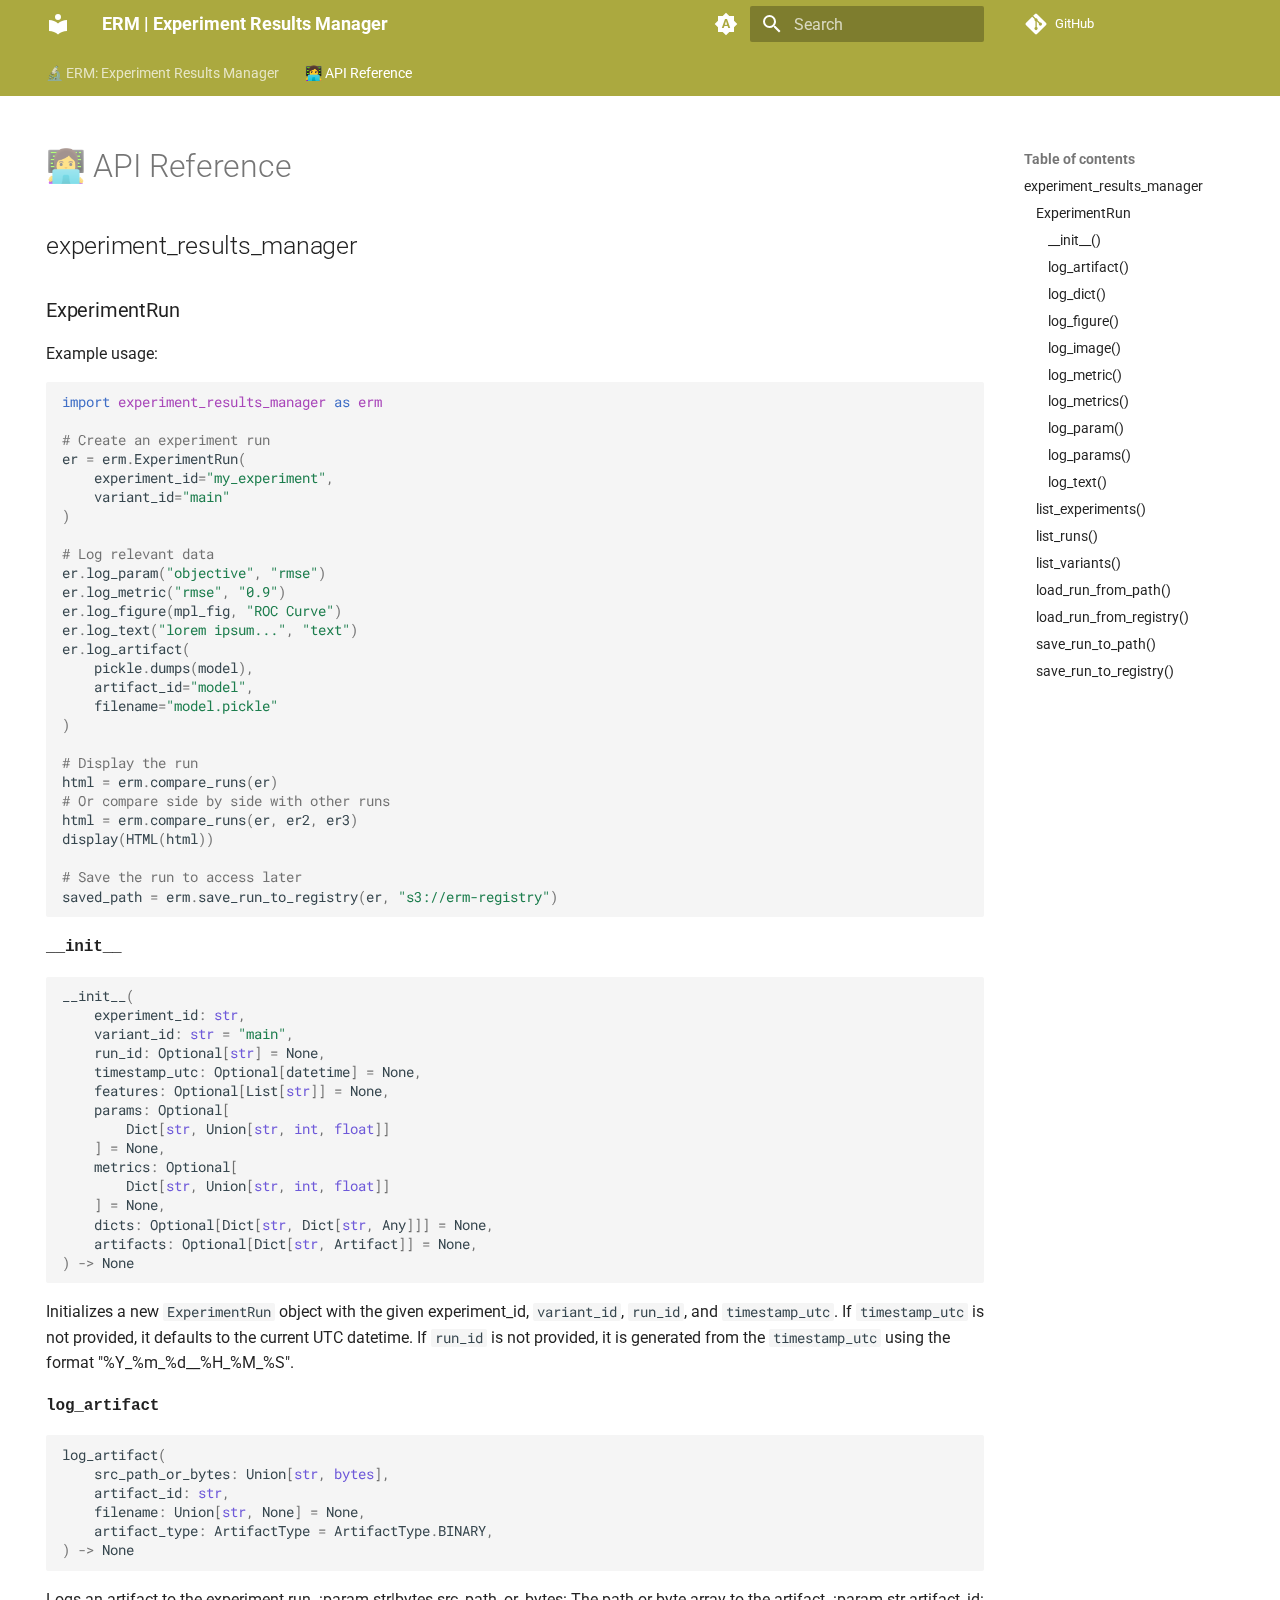
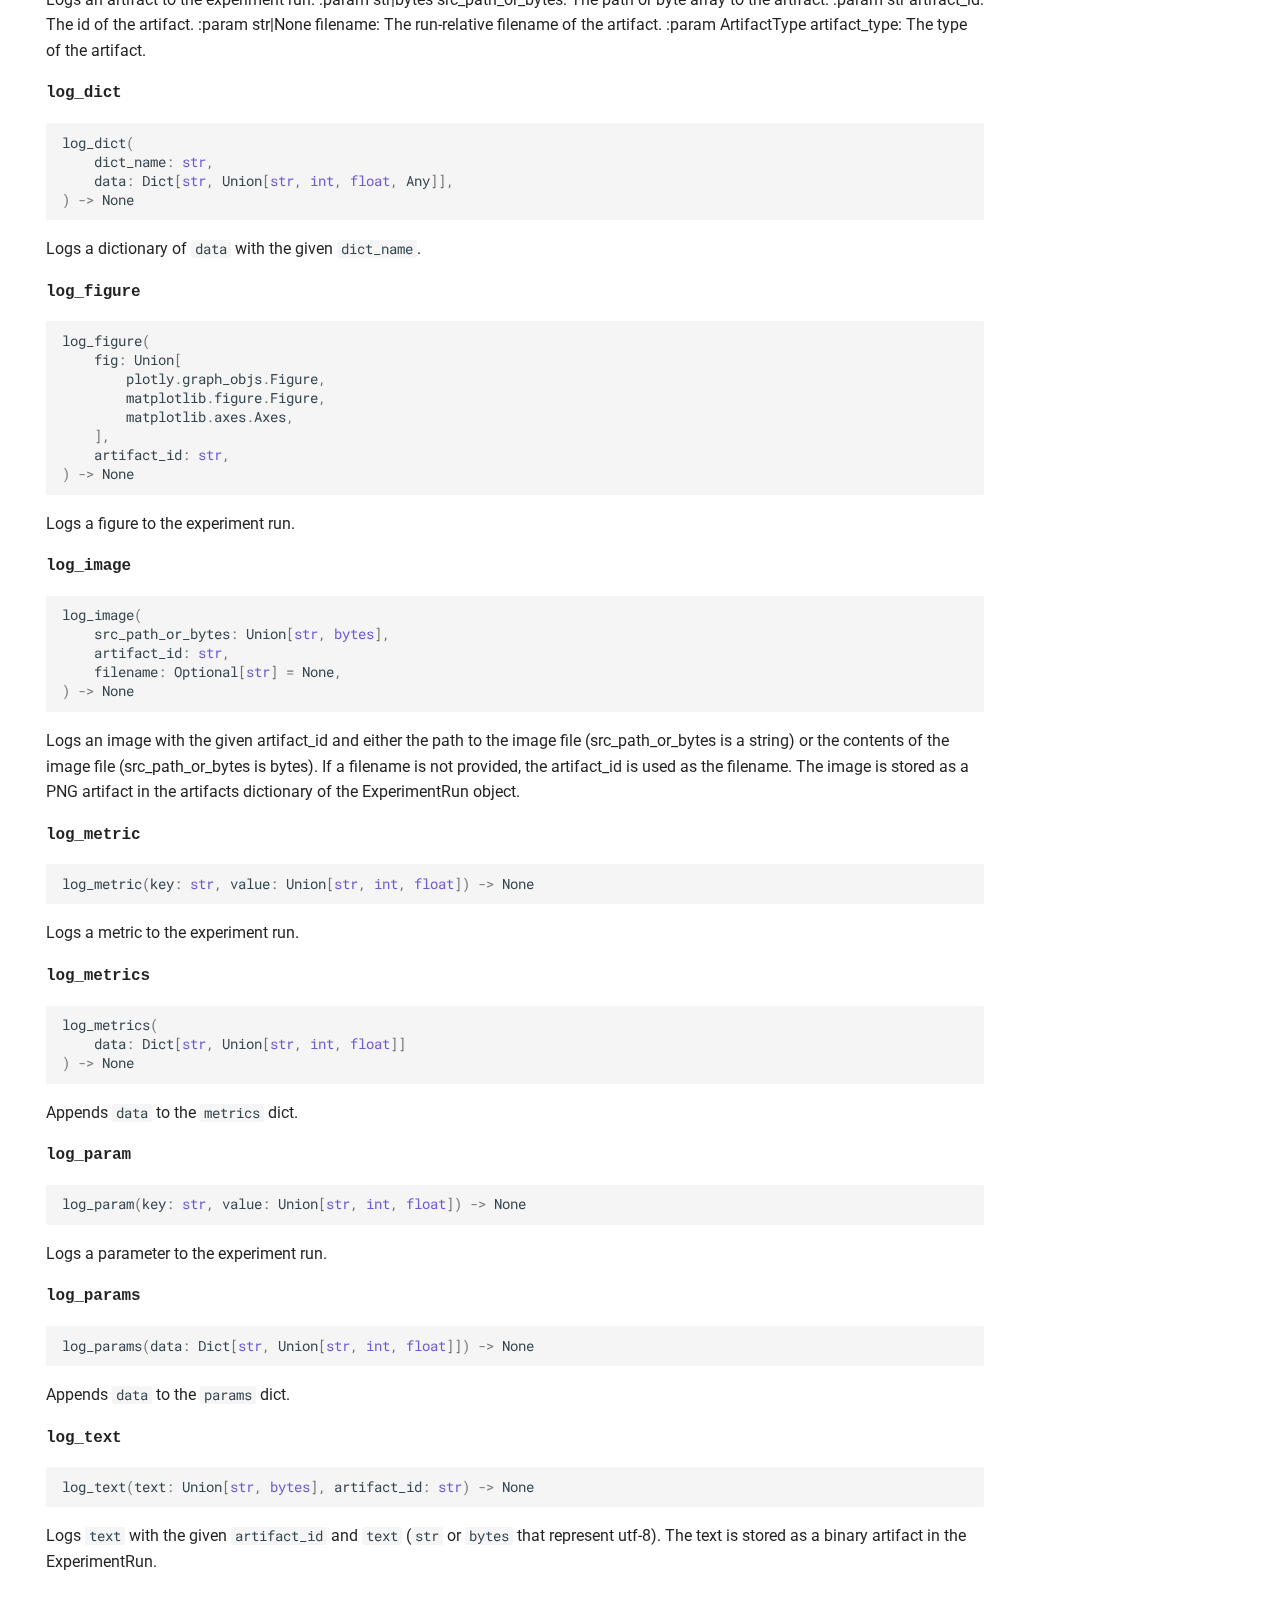
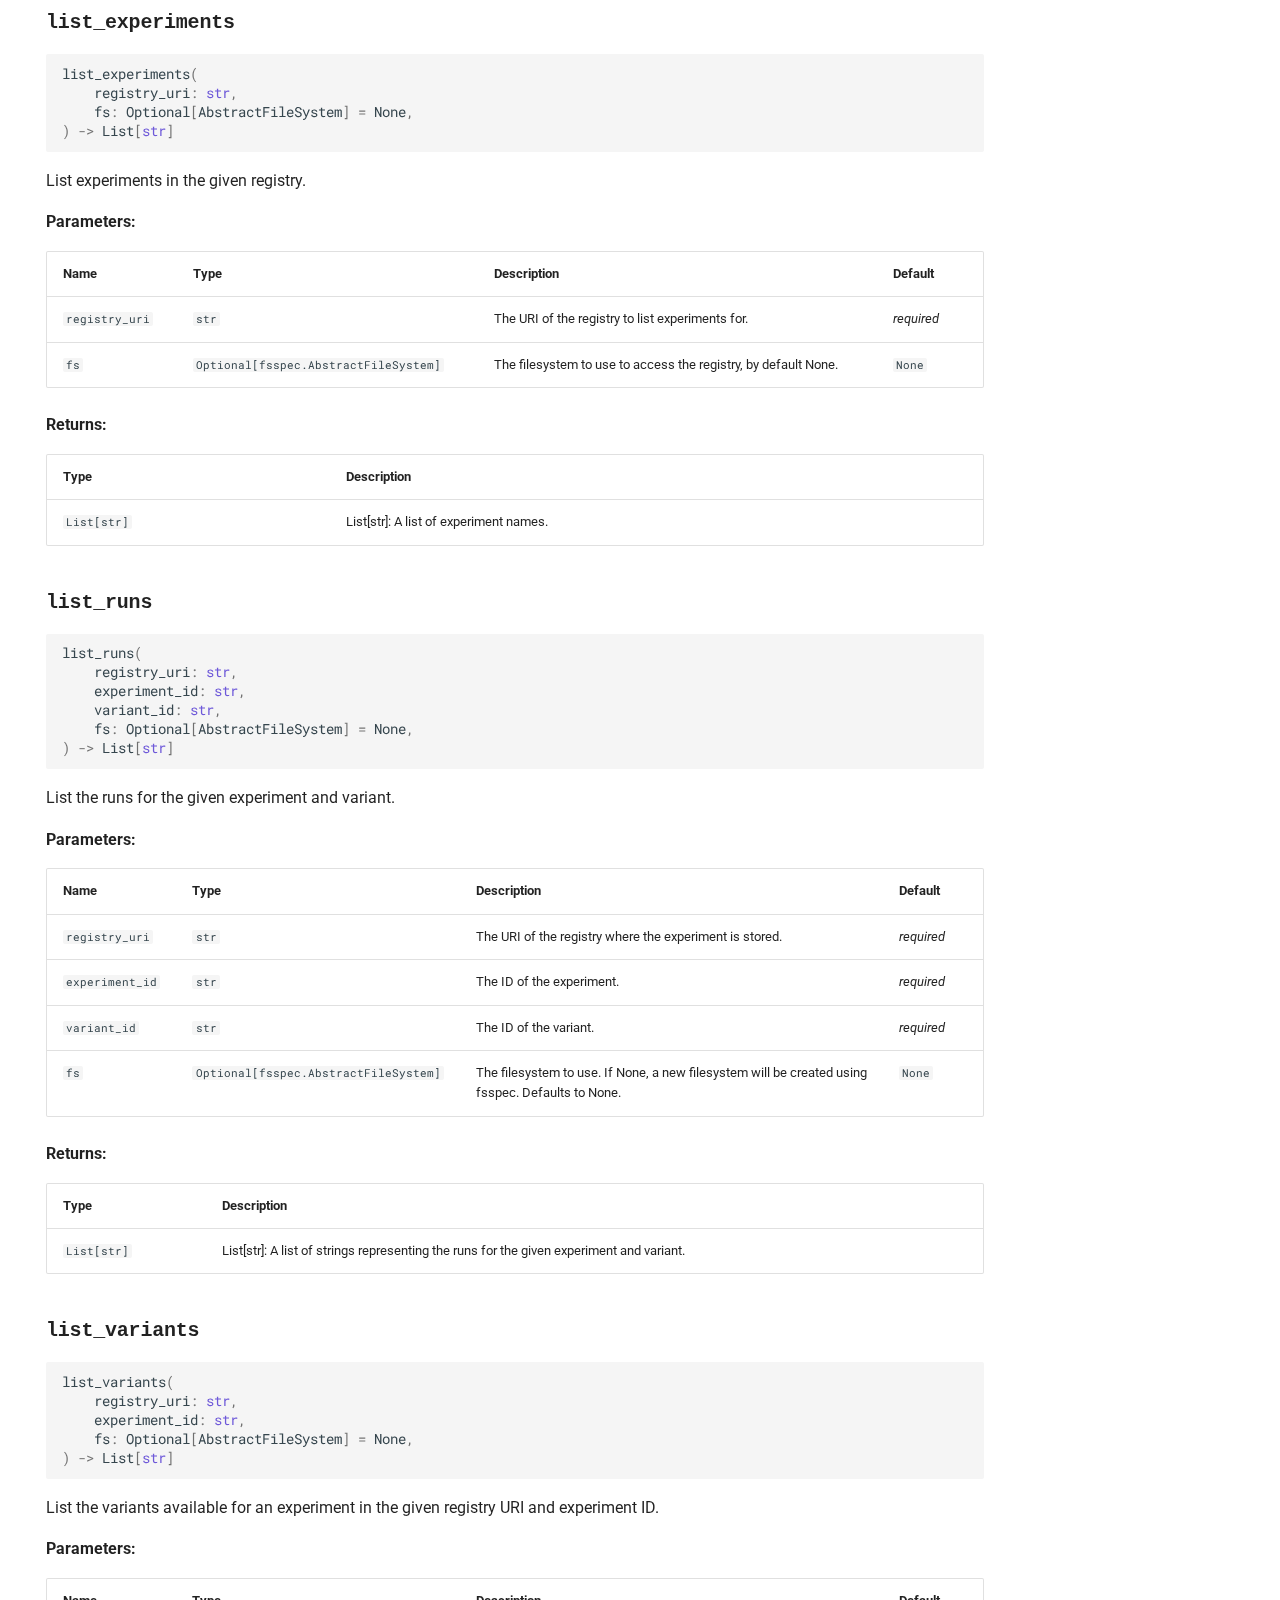
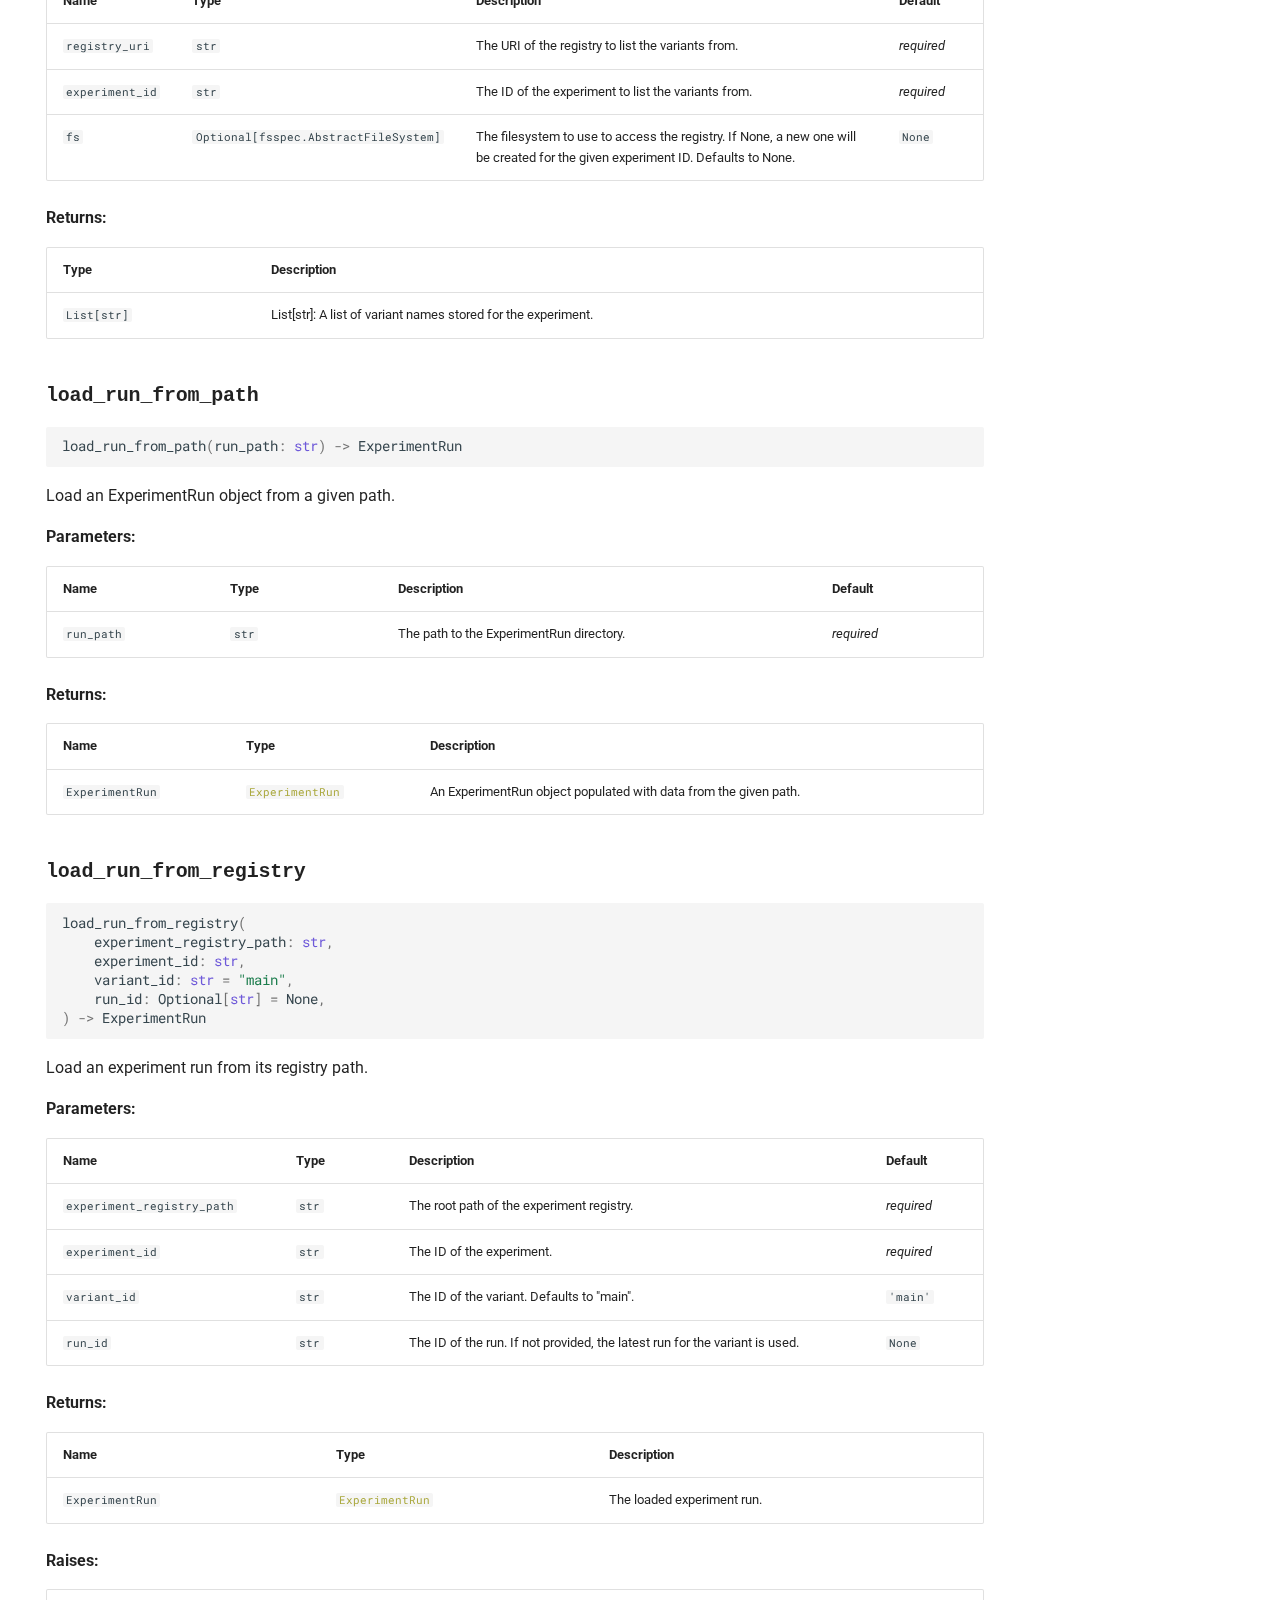
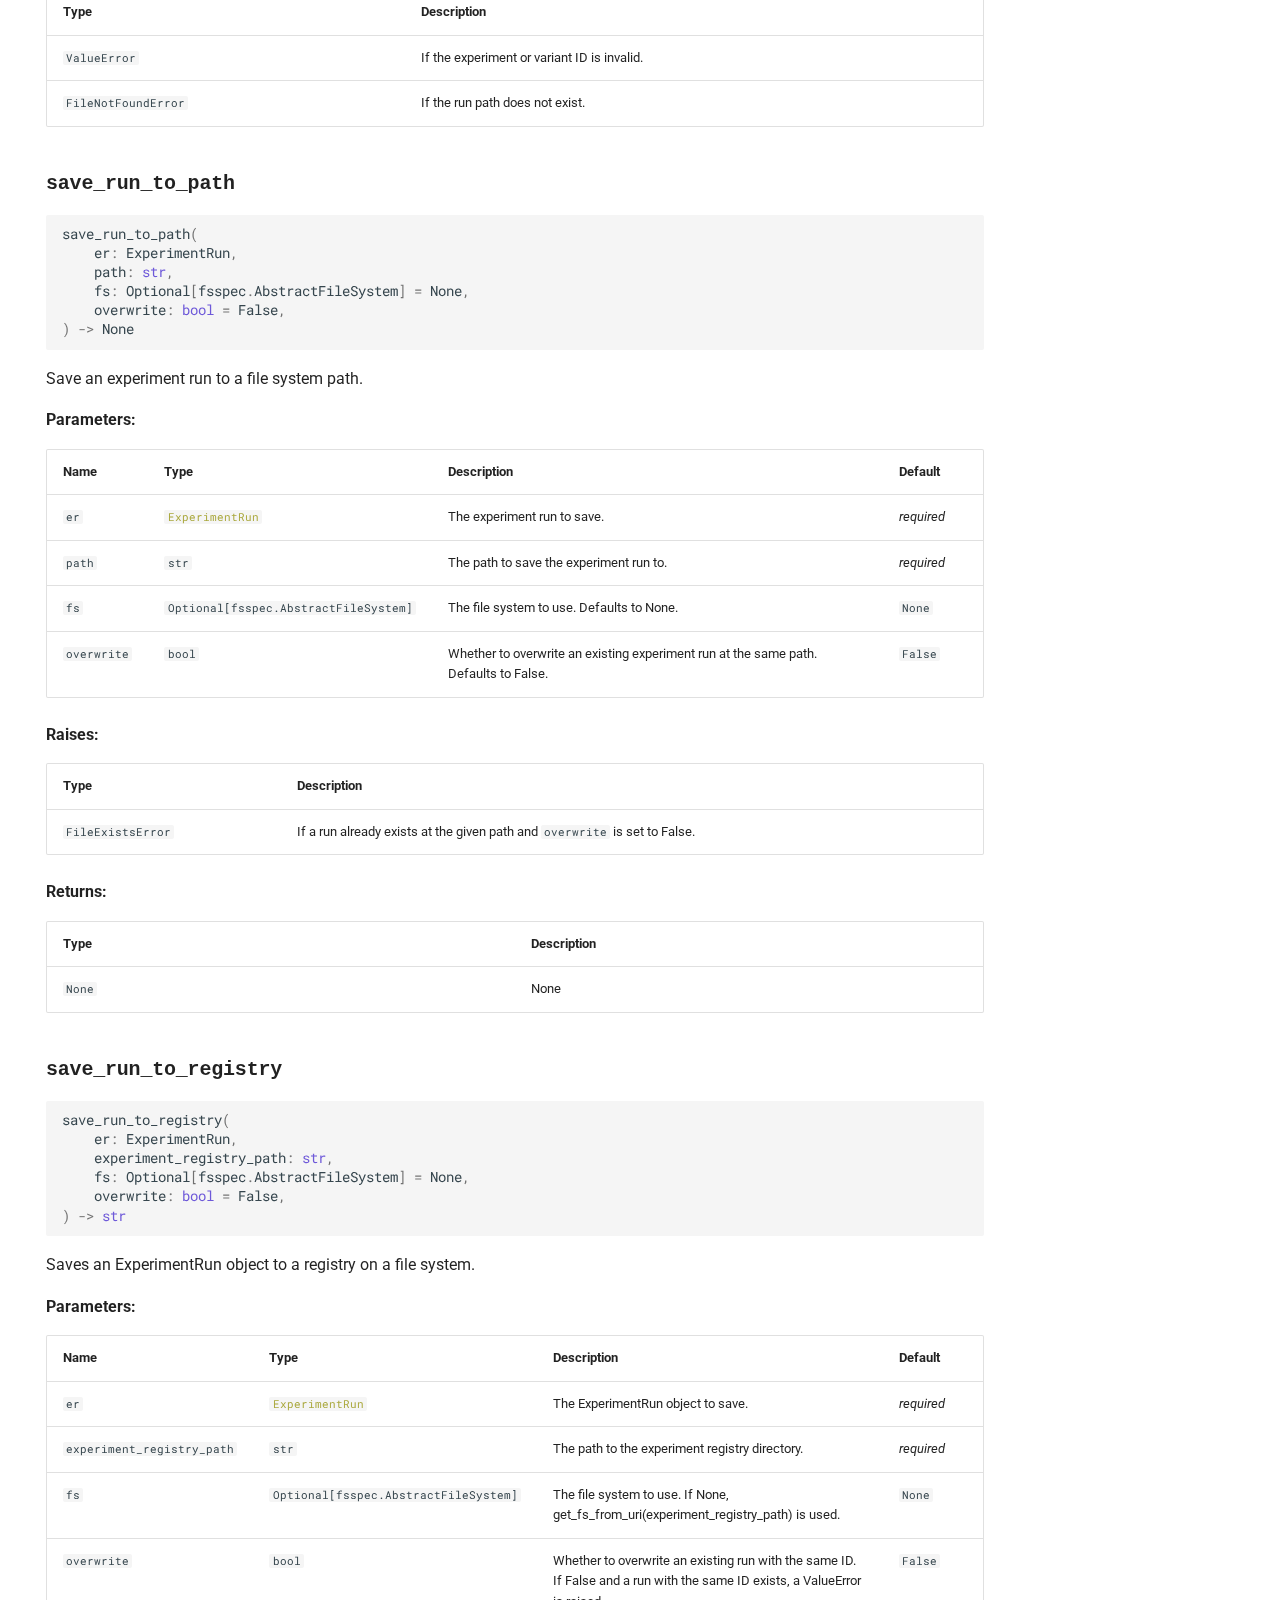
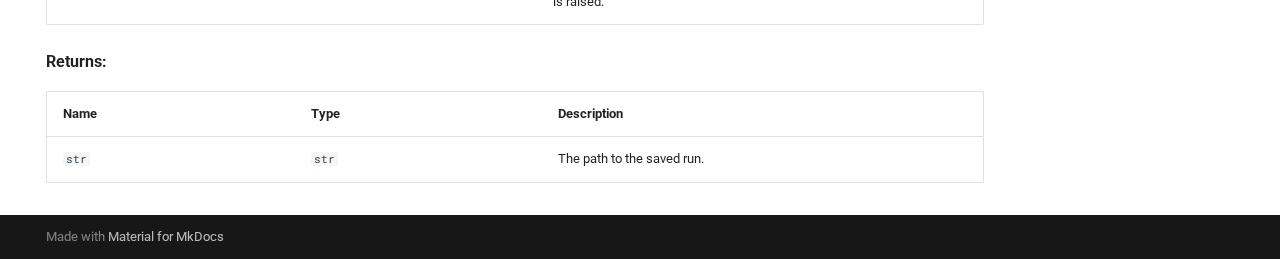
==== commit 2497ba0d: "Deployed b245d0a with MkDocs version: 1.4.2" ====
--- a/api_reference/index.html
+++ b/api_reference/index.html
@@ -177,6 +177,18 @@
 </div>
     
     
+      <div class="md-header__source">
+        <a href="https://github.com/ml-cyclops/experiment-results-manager" title="Go to repository" class="md-source" data-md-component="source">
+  <div class="md-source__icon md-icon">
+    
+    <svg xmlns="http://www.w3.org/2000/svg" viewBox="0 0 448 512"><!--! Font Awesome Free 6.4.0 by @fontawesome - https://fontawesome.com License - https://fontawesome.com/license/free (Icons: CC BY 4.0, Fonts: SIL OFL 1.1, Code: MIT License) Copyright 2023 Fonticons, Inc.--><path d="M439.55 236.05 244 40.45a28.87 28.87 0 0 0-40.81 0l-40.66 40.63 51.52 51.52c27.06-9.14 52.68 16.77 43.39 43.68l49.66 49.66c34.23-11.8 61.18 31 35.47 56.69-26.49 26.49-70.21-2.87-56-37.34L240.22 199v121.85c25.3 12.54 22.26 41.85 9.08 55a34.34 34.34 0 0 1-48.55 0c-17.57-17.6-11.07-46.91 11.25-56v-123c-20.8-8.51-24.6-30.74-18.64-45L142.57 101 8.45 235.14a28.86 28.86 0 0 0 0 40.81l195.61 195.6a28.86 28.86 0 0 0 40.8 0l194.69-194.69a28.86 28.86 0 0 0 0-40.81z"/></svg>
+  </div>
+  <div class="md-source__repository">
+    GitHub
+  </div>
+</a>
+      </div>
+    
   </nav>
   
 </header>
@@ -248,6 +260,18 @@
     </a>
     ERM | Experiment Results Manager
   </label>
+  
+    <div class="md-nav__source">
+      <a href="https://github.com/ml-cyclops/experiment-results-manager" title="Go to repository" class="md-source" data-md-component="source">
+  <div class="md-source__icon md-icon">
+    
+    <svg xmlns="http://www.w3.org/2000/svg" viewBox="0 0 448 512"><!--! Font Awesome Free 6.4.0 by @fontawesome - https://fontawesome.com License - https://fontawesome.com/license/free (Icons: CC BY 4.0, Fonts: SIL OFL 1.1, Code: MIT License) Copyright 2023 Fonticons, Inc.--><path d="M439.55 236.05 244 40.45a28.87 28.87 0 0 0-40.81 0l-40.66 40.63 51.52 51.52c27.06-9.14 52.68 16.77 43.39 43.68l49.66 49.66c34.23-11.8 61.18 31 35.47 56.69-26.49 26.49-70.21-2.87-56-37.34L240.22 199v121.85c25.3 12.54 22.26 41.85 9.08 55a34.34 34.34 0 0 1-48.55 0c-17.57-17.6-11.07-46.91 11.25-56v-123c-20.8-8.51-24.6-30.74-18.64-45L142.57 101 8.45 235.14a28.86 28.86 0 0 0 0 40.81l195.61 195.6a28.86 28.86 0 0 0 40.8 0l194.69-194.69a28.86 28.86 0 0 0 0-40.81z"/></svg>
+  </div>
+  <div class="md-source__repository">
+    GitHub
+  </div>
+</a>
+    </div>
   
   <ul class="md-nav__list" data-md-scrollfix>
     
@@ -646,6 +670,9 @@
               <article class="md-content__inner md-typeset">
                 
                   
+
+  
+  
 
 
 <h1 id="api-reference">👩‍💻 API Reference</h1>
